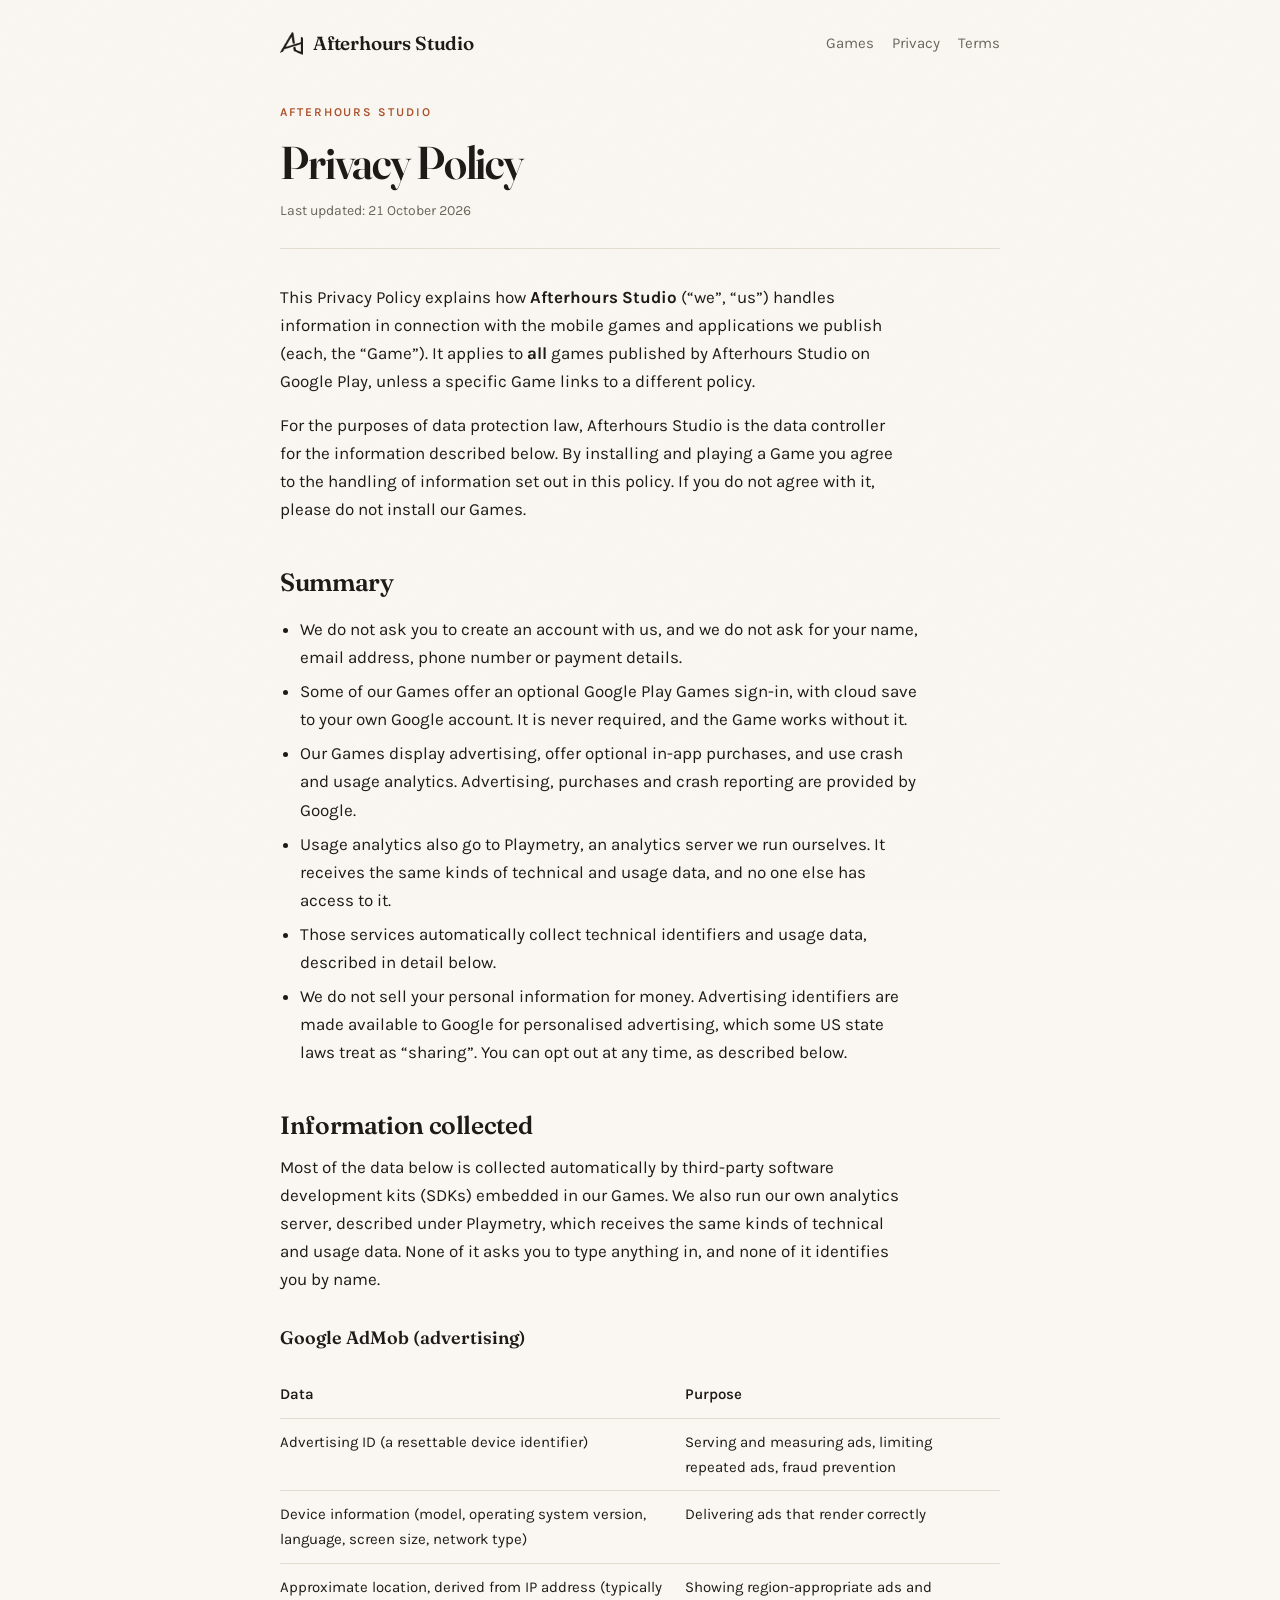
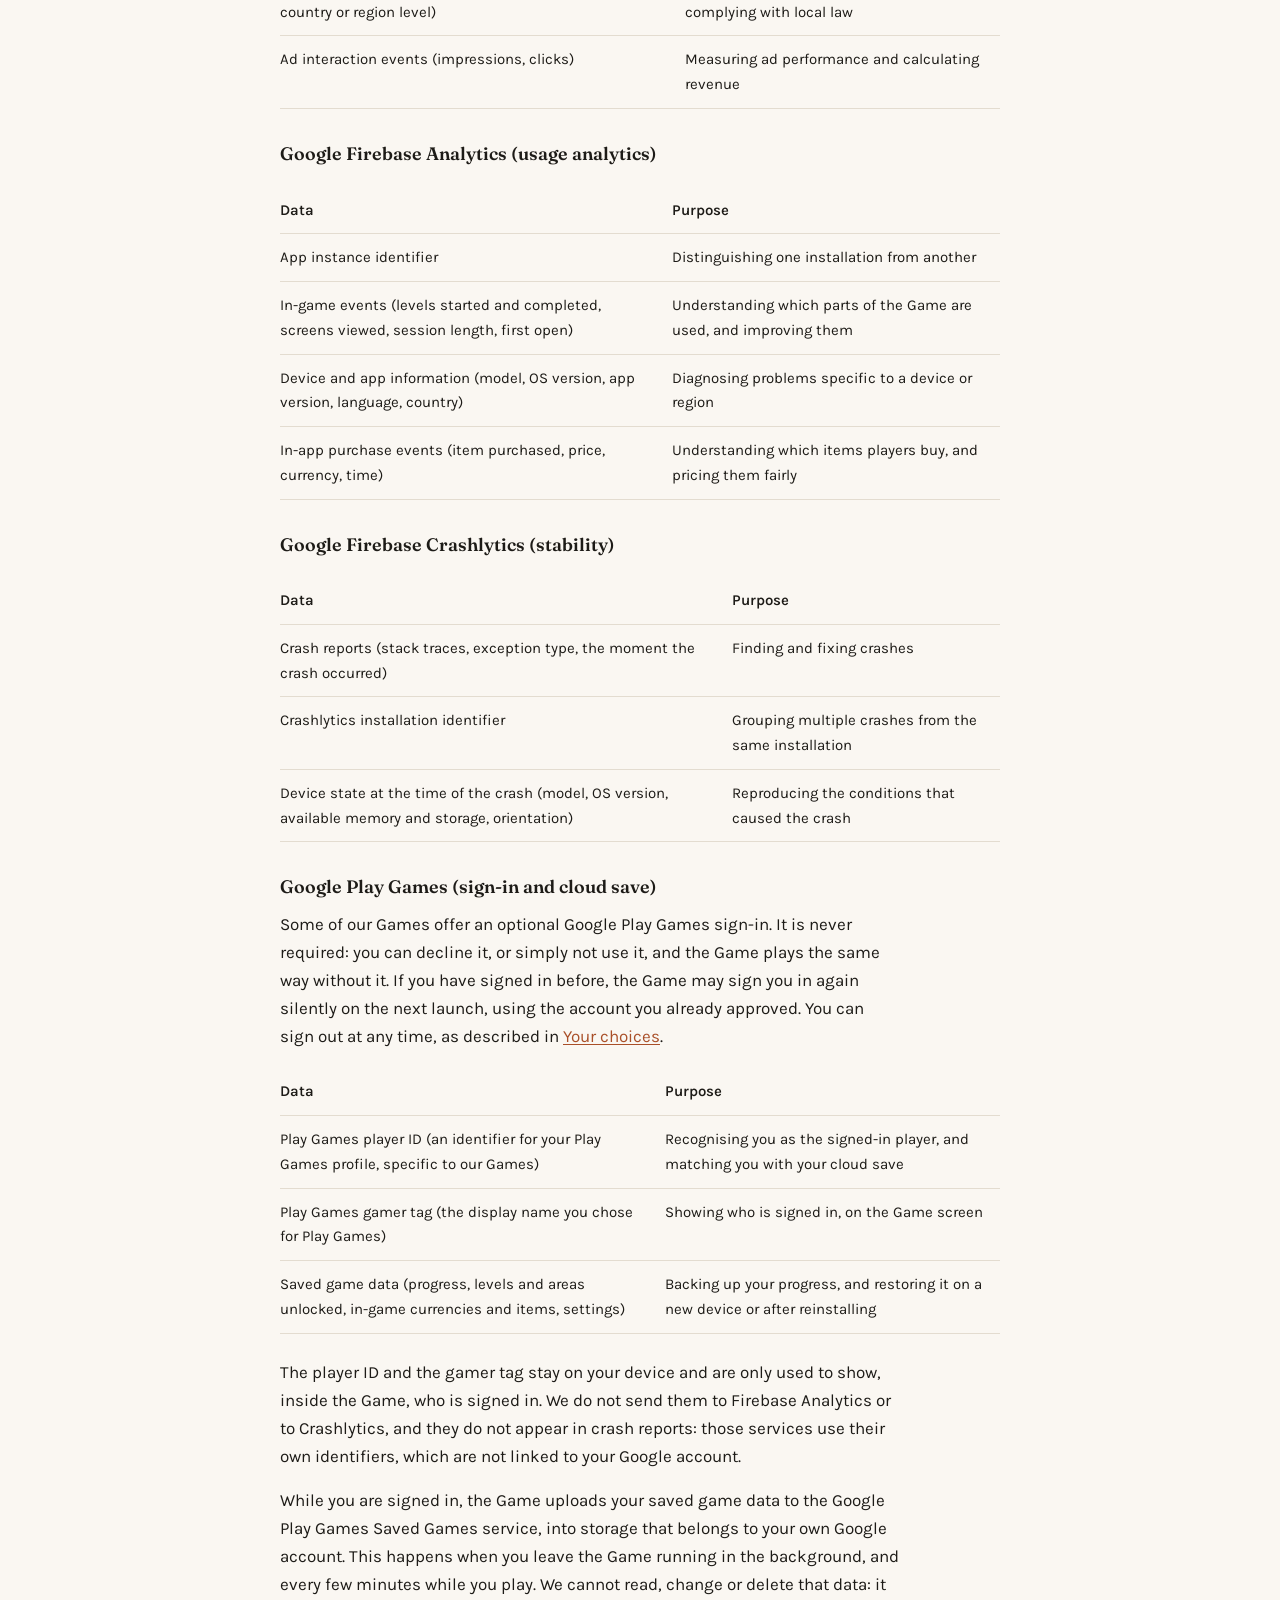
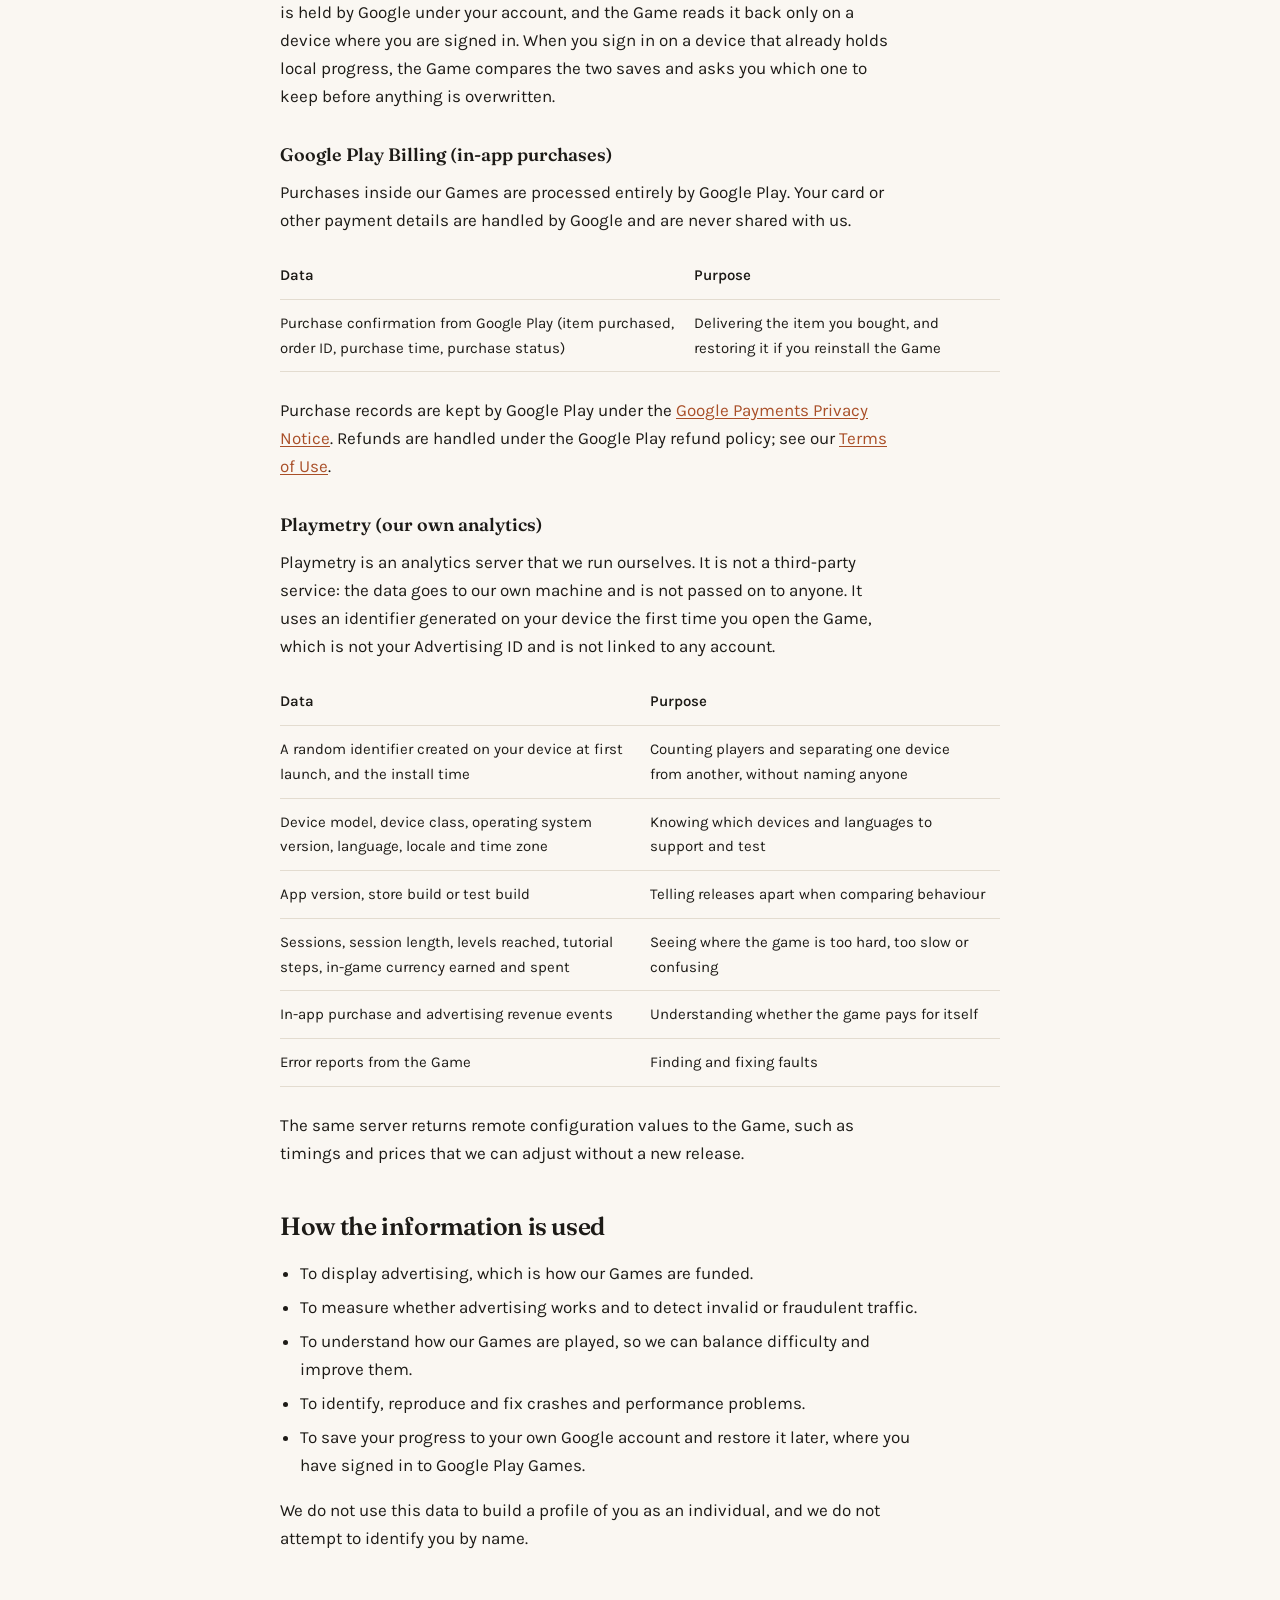
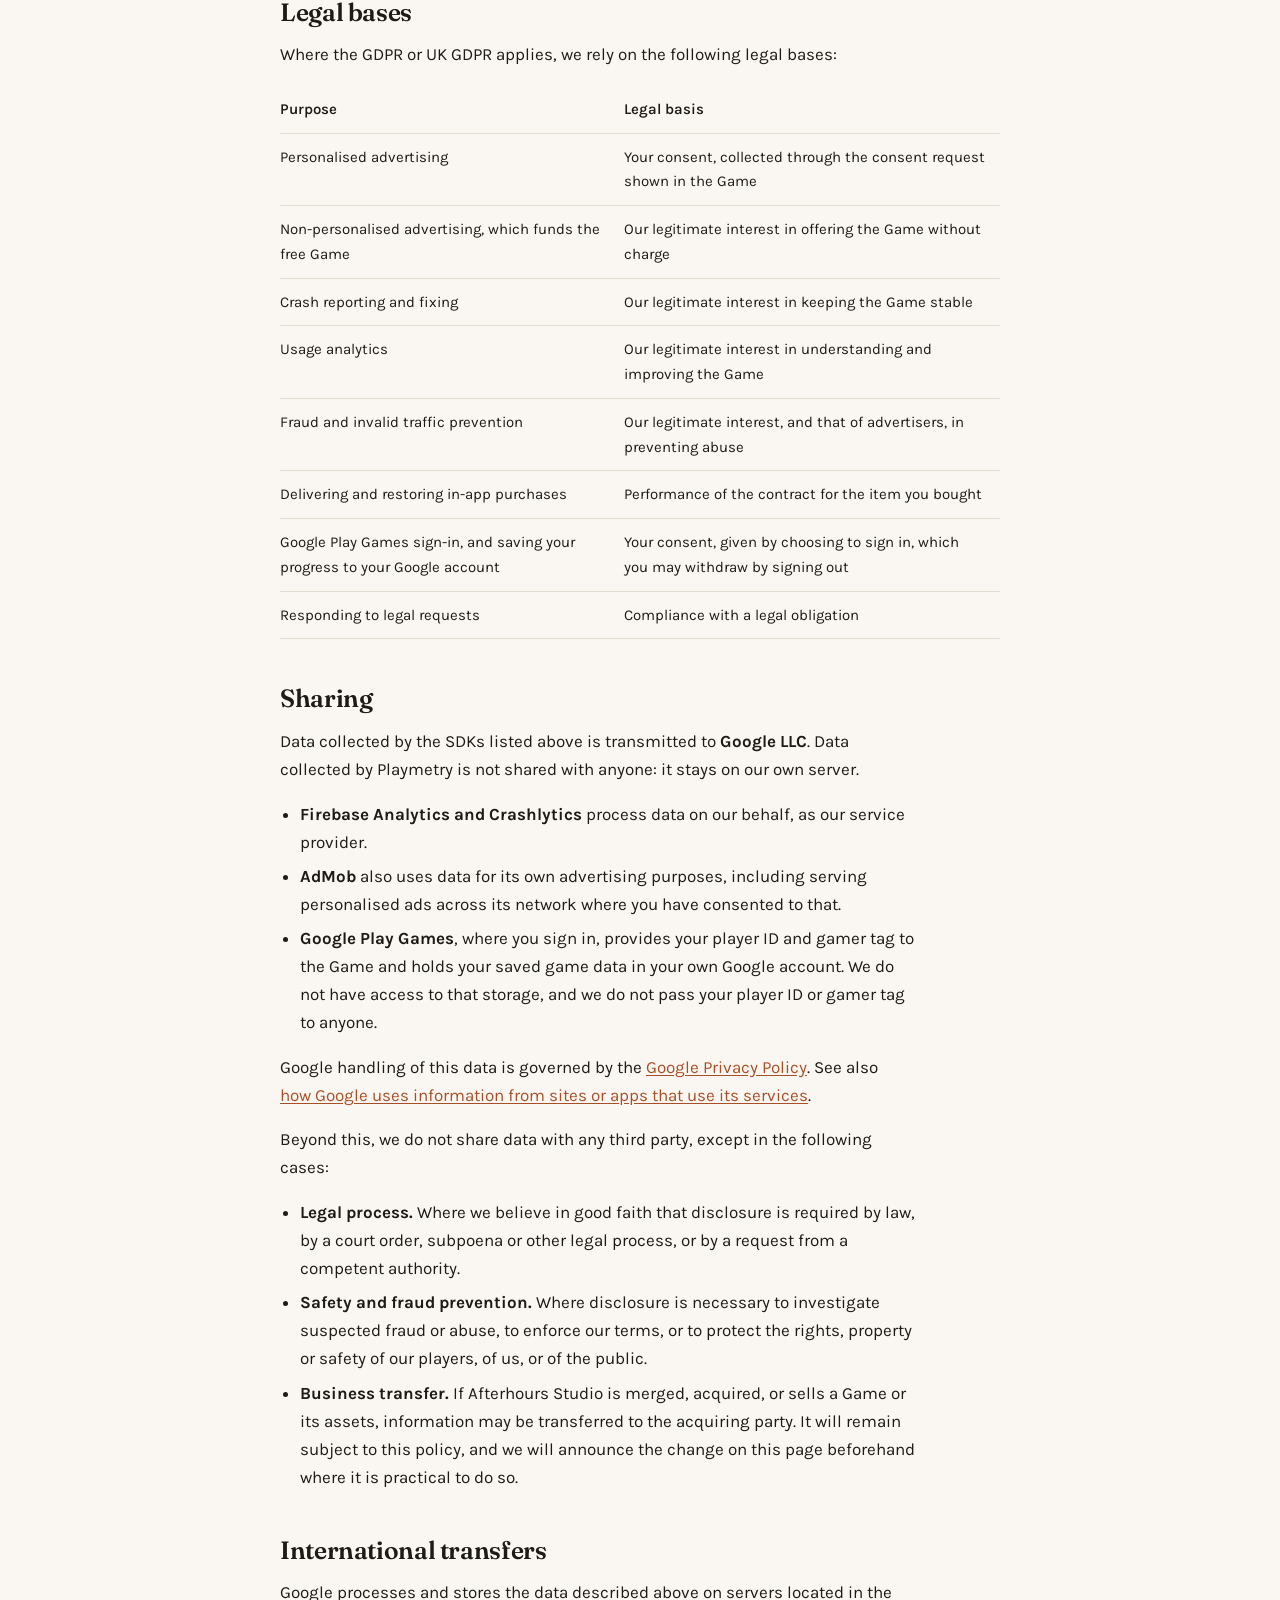
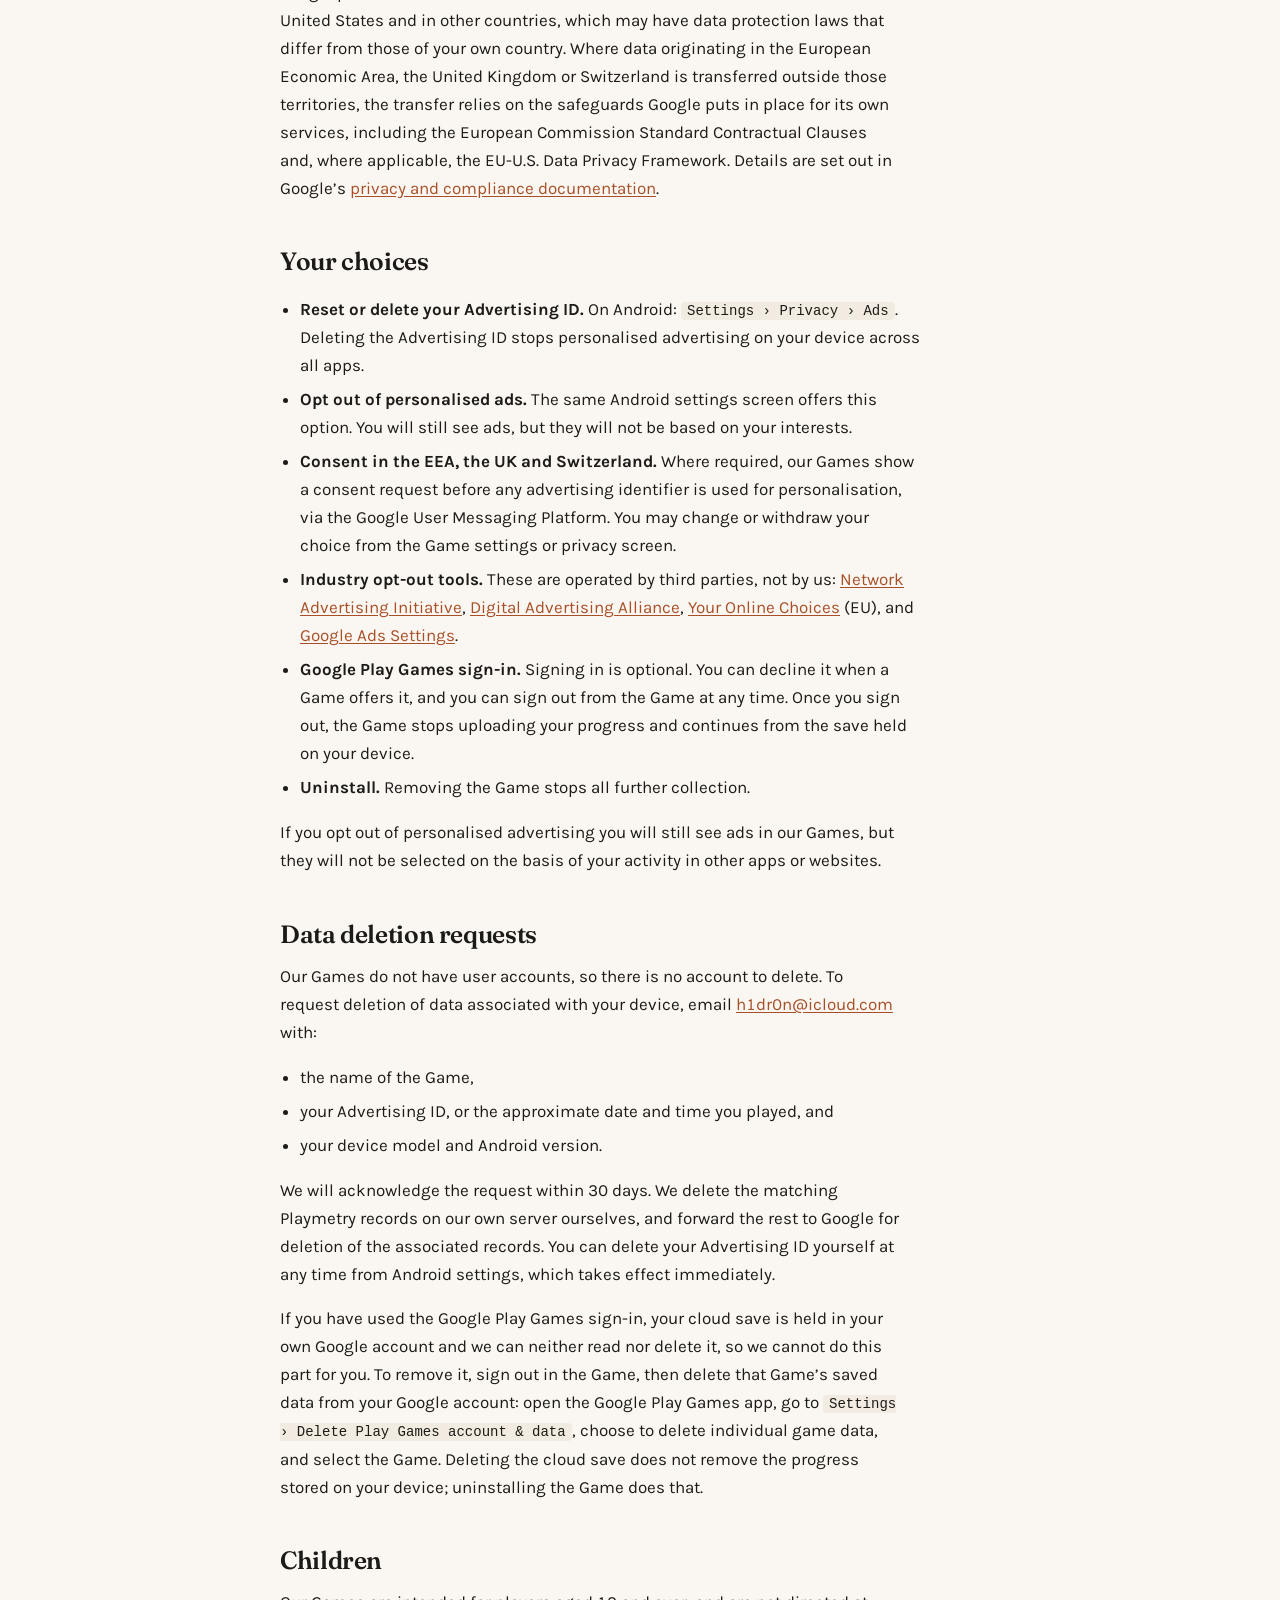
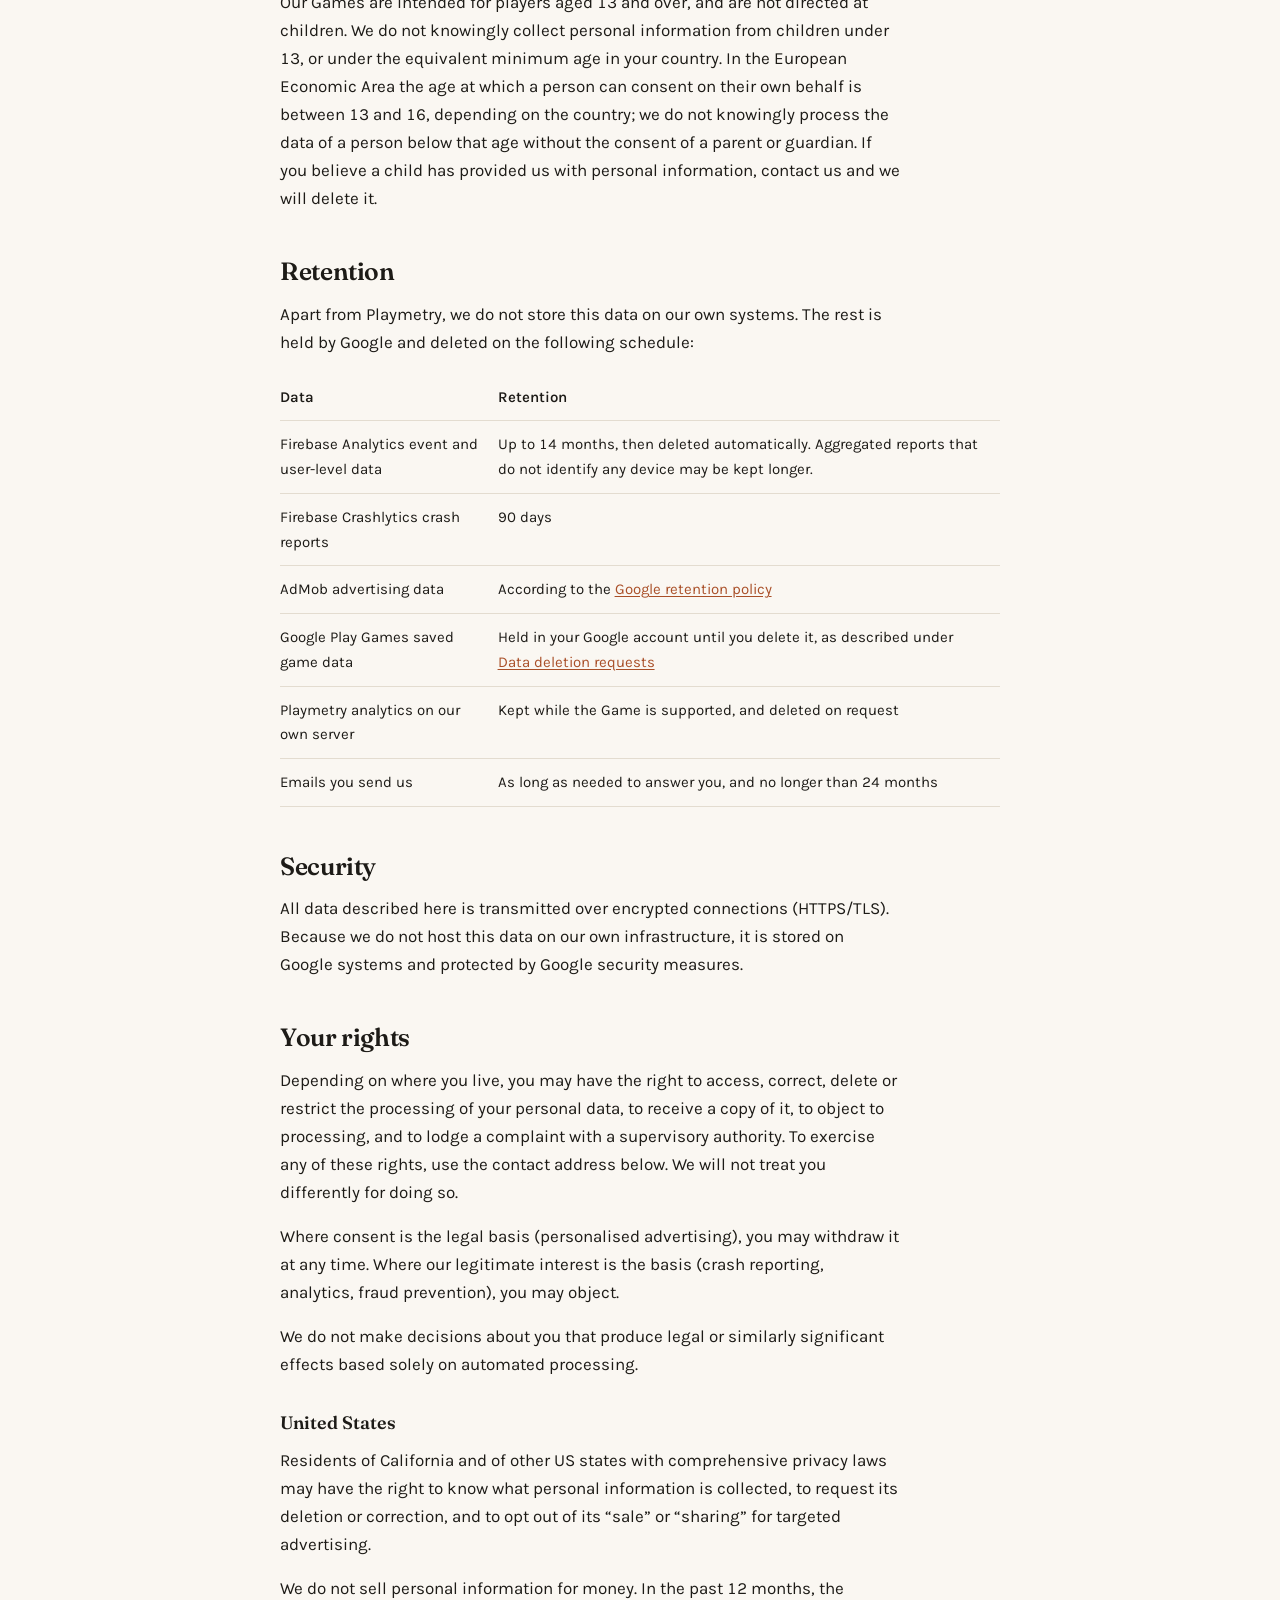
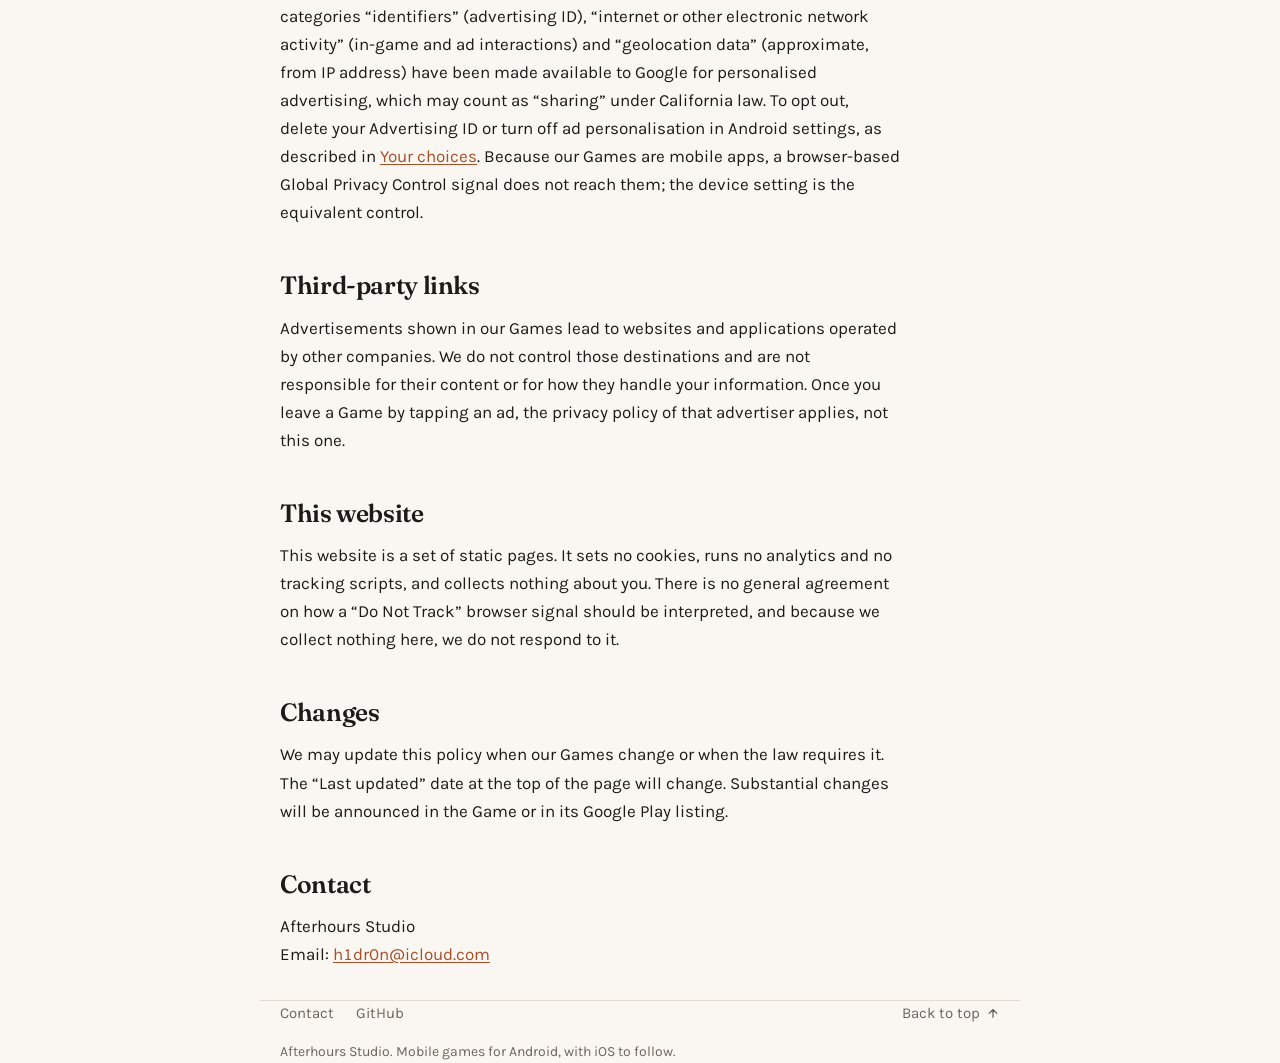
==== privacy/index.html @ 8e9985ff "feat(games): open each game in a short modal with a video frame The owner found the per-game pages b" ====
<!doctype html>
<html lang="en">
<head>
<meta charset="utf-8">
<meta name="viewport" content="width=device-width, initial-scale=1">
<title>Privacy Policy | Afterhours Studio</title>
<meta name="description" content="Privacy policy for all mobile games published by Afterhours Studio.">
<link rel="icon" href="/assets/brand/favicon.svg" type="image/svg+xml">
<link rel="icon" href="/assets/brand/icon-180.png" type="image/png">
<link rel="apple-touch-icon" href="/assets/brand/icon-180.png">
<link rel="preload" href="/assets/fonts/fraunces-var-latin.woff2" as="font" type="font/woff2" crossorigin>
<link rel="preload" href="/assets/fonts/karla-var-latin.woff2" as="font" type="font/woff2" crossorigin>
<link rel="stylesheet" href="/assets/css/site.css?v=950158559c">
</head>
<body>
<header class="shell masthead" id="top">
  <a class="wordmark" href="/">Afterhours Studio</a>
  <nav>
    <a href="/#games">Games</a>
    <a href="/privacy/">Privacy</a>
    <a href="/terms/">Terms</a>
  </nav>
</header>

<main class="shell doc">

<header>
  <p class="eyebrow">Afterhours Studio</p>
  <h1>Privacy Policy</h1>
  <p class="meta">Last updated: 21 October 2026</p>
</header>

<p>This Privacy Policy explains how <strong>Afterhours Studio</strong> (&ldquo;we&rdquo;, &ldquo;us&rdquo;) handles
information in connection with the mobile games and applications we publish
(each, the &ldquo;Game&rdquo;). It applies to <strong>all</strong> games published by Afterhours Studio
on Google Play, unless a specific Game links to a different policy.</p>

<p>For the purposes of data protection law, Afterhours Studio is the data controller for the
information described below. By installing and playing a Game you agree to the handling of
information set out in this policy. If you do not agree with it, please do not install our
Games.</p>

<h2>Summary</h2>
<ul>
  <li>We do not ask you to create an account with us, and we do not ask for your name, email address, phone number or payment details.</li>
  <li>Some of our Games offer an optional Google Play Games sign-in, with cloud save to your own Google account. It is never required, and the Game works without it.</li>
  <li>Our Games display advertising, offer optional in-app purchases, and use crash and usage analytics. Advertising, purchases and crash reporting are provided by Google.</li>
  <li>Usage analytics also go to Playmetry, an analytics server we run ourselves. It receives the same kinds of technical and usage data, and no one else has access to it.</li>
  <li>Those services automatically collect technical identifiers and usage data, described in detail below.</li>
  <li>We do not sell your personal information for money. Advertising identifiers are made
      available to Google for personalised advertising, which some US state laws treat as
      &ldquo;sharing&rdquo;. You can opt out at any time, as described below.</li>
</ul>

<h2>Information collected</h2>

<p>Most of the data below is collected automatically by third-party software development kits
(SDKs) embedded in our Games. We also run our own analytics server, described under Playmetry,
which receives the same kinds of technical and usage data. None of it asks you to type anything
in, and none of it identifies you by name.</p>

<h3>Google AdMob (advertising)</h3>
<table>
  <tr><th>Data</th><th>Purpose</th></tr>
  <tr><td>Advertising ID (a resettable device identifier)</td><td>Serving and measuring ads, limiting repeated ads, fraud prevention</td></tr>
  <tr><td>Device information (model, operating system version, language, screen size, network type)</td><td>Delivering ads that render correctly</td></tr>
  <tr><td>Approximate location, derived from IP address (typically country or region level)</td><td>Showing region-appropriate ads and complying with local law</td></tr>
  <tr><td>Ad interaction events (impressions, clicks)</td><td>Measuring ad performance and calculating revenue</td></tr>
</table>

<h3>Google Firebase Analytics (usage analytics)</h3>
<table>
  <tr><th>Data</th><th>Purpose</th></tr>
  <tr><td>App instance identifier</td><td>Distinguishing one installation from another</td></tr>
  <tr><td>In-game events (levels started and completed, screens viewed, session length, first open)</td><td>Understanding which parts of the Game are used, and improving them</td></tr>
  <tr><td>Device and app information (model, OS version, app version, language, country)</td><td>Diagnosing problems specific to a device or region</td></tr>
  <tr><td>In-app purchase events (item purchased, price, currency, time)</td><td>Understanding which items players buy, and pricing them fairly</td></tr>
</table>

<h3>Google Firebase Crashlytics (stability)</h3>
<table>
  <tr><th>Data</th><th>Purpose</th></tr>
  <tr><td>Crash reports (stack traces, exception type, the moment the crash occurred)</td><td>Finding and fixing crashes</td></tr>
  <tr><td>Crashlytics installation identifier</td><td>Grouping multiple crashes from the same installation</td></tr>
  <tr><td>Device state at the time of the crash (model, OS version, available memory and storage, orientation)</td><td>Reproducing the conditions that caused the crash</td></tr>
</table>

<h3>Google Play Games (sign-in and cloud save)</h3>

<p>Some of our Games offer an optional Google Play Games sign-in. It is never required: you can
decline it, or simply not use it, and the Game plays the same way without it. If you have signed
in before, the Game may sign you in again silently on the next launch, using the account you
already approved. You can sign out at any time, as described in
<a href="#your-choices">Your choices</a>.</p>

<table>
  <tr><th>Data</th><th>Purpose</th></tr>
  <tr><td>Play Games player ID (an identifier for your Play Games profile, specific to our Games)</td><td>Recognising you as the signed-in player, and matching you with your cloud save</td></tr>
  <tr><td>Play Games gamer tag (the display name you chose for Play Games)</td><td>Showing who is signed in, on the Game screen</td></tr>
  <tr><td>Saved game data (progress, levels and areas unlocked, in-game currencies and items, settings)</td><td>Backing up your progress, and restoring it on a new device or after reinstalling</td></tr>
</table>

<p>The player ID and the gamer tag stay on your device and are only used to show, inside the Game,
who is signed in. We do not send them to Firebase Analytics or to Crashlytics, and they do not
appear in crash reports: those services use their own identifiers, which are not linked to your
Google account.</p>

<p>While you are signed in, the Game uploads your saved game data to the Google Play Games Saved
Games service, into storage that belongs to your own Google account. This happens when you leave
the Game running in the background, and every few minutes while you play. We cannot read, change
or delete that data: it is held by Google under your account, and the Game reads it back only on a
device where you are signed in. When you sign in on a device that already holds local progress,
the Game compares the two saves and asks you which one to keep before anything is overwritten.</p>

<h3>Google Play Billing (in-app purchases)</h3>

<p>Purchases inside our Games are processed entirely by Google Play. Your card or other payment
details are handled by Google and are never shared with us.</p>

<table>
  <tr><th>Data</th><th>Purpose</th></tr>
  <tr><td>Purchase confirmation from Google Play (item purchased, order ID, purchase time, purchase status)</td><td>Delivering the item you bought, and restoring it if you reinstall the Game</td></tr>
</table>

<p>Purchase records are kept by Google Play under the
<a href="https://payments.google.com/payments/apis-secure/u/0/get_legal_document?ldo=0&amp;ldt=privacynotice" rel="noopener">Google Payments Privacy Notice</a>.
Refunds are handled under the Google Play refund policy; see our
<a href="/terms/">Terms of Use</a>.</p>

<h3>Playmetry (our own analytics)</h3>

<p>Playmetry is an analytics server that we run ourselves. It is not a third-party service: the
data goes to our own machine and is not passed on to anyone. It uses an identifier generated on
your device the first time you open the Game, which is not your Advertising ID and is not linked
to any account.</p>

<table>
  <tr><th>Data</th><th>Purpose</th></tr>
  <tr><td>A random identifier created on your device at first launch, and the install time</td><td>Counting players and separating one device from another, without naming anyone</td></tr>
  <tr><td>Device model, device class, operating system version, language, locale and time zone</td><td>Knowing which devices and languages to support and test</td></tr>
  <tr><td>App version, store build or test build</td><td>Telling releases apart when comparing behaviour</td></tr>
  <tr><td>Sessions, session length, levels reached, tutorial steps, in-game currency earned and spent</td><td>Seeing where the game is too hard, too slow or confusing</td></tr>
  <tr><td>In-app purchase and advertising revenue events</td><td>Understanding whether the game pays for itself</td></tr>
  <tr><td>Error reports from the Game</td><td>Finding and fixing faults</td></tr>
</table>

<p>The same server returns remote configuration values to the Game, such as timings and prices
that we can adjust without a new release.</p>

<h2>How the information is used</h2>
<ul>
  <li>To display advertising, which is how our Games are funded.</li>
  <li>To measure whether advertising works and to detect invalid or fraudulent traffic.</li>
  <li>To understand how our Games are played, so we can balance difficulty and improve them.</li>
  <li>To identify, reproduce and fix crashes and performance problems.</li>
  <li>To save your progress to your own Google account and restore it later, where you have signed in to Google Play Games.</li>
</ul>

<p>We do not use this data to build a profile of you as an individual, and we do not attempt
to identify you by name.</p>

<h2>Legal bases</h2>

<p>Where the GDPR or UK GDPR applies, we rely on the following legal bases:</p>

<table>
  <tr><th>Purpose</th><th>Legal basis</th></tr>
  <tr><td>Personalised advertising</td><td>Your consent, collected through the consent request shown in the Game</td></tr>
  <tr><td>Non-personalised advertising, which funds the free Game</td><td>Our legitimate interest in offering the Game without charge</td></tr>
  <tr><td>Crash reporting and fixing</td><td>Our legitimate interest in keeping the Game stable</td></tr>
  <tr><td>Usage analytics</td><td>Our legitimate interest in understanding and improving the Game</td></tr>
  <tr><td>Fraud and invalid traffic prevention</td><td>Our legitimate interest, and that of advertisers, in preventing abuse</td></tr>
  <tr><td>Delivering and restoring in-app purchases</td><td>Performance of the contract for the item you bought</td></tr>
  <tr><td>Google Play Games sign-in, and saving your progress to your Google account</td><td>Your consent, given by choosing to sign in, which you may withdraw by signing out</td></tr>
  <tr><td>Responding to legal requests</td><td>Compliance with a legal obligation</td></tr>
</table>

<h2>Sharing</h2>

<p>Data collected by the SDKs listed above is transmitted to <strong>Google LLC</strong>. Data
collected by Playmetry is not shared with anyone: it stays on our own server.</p>

<ul>
  <li><strong>Firebase Analytics and Crashlytics</strong> process data on our behalf, as our service provider.</li>
  <li><strong>AdMob</strong> also uses data for its own advertising purposes, including serving
      personalised ads across its network where you have consented to that.</li>
  <li><strong>Google Play Games</strong>, where you sign in, provides your player ID and gamer tag
      to the Game and holds your saved game data in your own Google account. We do not have access
      to that storage, and we do not pass your player ID or gamer tag to anyone.</li>
</ul>

<p>Google handling of this data is governed by the
<a href="https://policies.google.com/privacy" rel="noopener">Google Privacy Policy</a>. See also
<a href="https://policies.google.com/technologies/partner-sites" rel="noopener">how Google uses information from sites or apps that use its services</a>.</p>

<p>Beyond this, we do not share data with any third party, except in the following cases:</p>

<ul>
  <li><strong>Legal process.</strong> Where we believe in good faith that disclosure is required by
      law, by a court order, subpoena or other legal process, or by a request from a competent
      authority.</li>
  <li><strong>Safety and fraud prevention.</strong> Where disclosure is necessary to investigate
      suspected fraud or abuse, to enforce our terms, or to protect the rights, property or
      safety of our players, of us, or of the public.</li>
  <li><strong>Business transfer.</strong> If Afterhours Studio is merged, acquired, or sells a Game
      or its assets, information may be transferred to the acquiring party. It will remain
      subject to this policy, and we will announce the change on this page beforehand where it
      is practical to do so.</li>
</ul>

<h2>International transfers</h2>

<p>Google processes and stores the data described above on servers located in the United States
and in other countries, which may have data protection laws that differ from those of your own
country. Where data originating in the European Economic Area, the United Kingdom or
Switzerland is transferred outside those territories, the transfer relies on the safeguards
Google puts in place for its own services, including the European Commission Standard
Contractual Clauses and, where applicable, the EU-U.S. Data Privacy Framework. Details are set
out in Google&rsquo;s
<a href="https://business.safety.google/privacy/" rel="noopener">privacy and compliance documentation</a>.</p>

<h2 id="your-choices">Your choices</h2>
<ul>
  <li><strong>Reset or delete your Advertising ID.</strong> On Android:
      <code>Settings &rsaquo; Privacy &rsaquo; Ads</code>. Deleting the Advertising ID stops
      personalised advertising on your device across all apps.</li>
  <li><strong>Opt out of personalised ads.</strong> The same Android settings screen offers this
      option. You will still see ads, but they will not be based on your interests.</li>
  <li><strong>Consent in the EEA, the UK and Switzerland.</strong> Where required, our Games show a
      consent request before any advertising identifier is used for personalisation, via
      the Google User Messaging Platform. You may change or withdraw your choice from the
      Game settings or privacy screen.</li>
  <li><strong>Industry opt-out tools.</strong> These are operated by third parties, not by us:
      <a href="https://optout.networkadvertising.org/" rel="noopener">Network Advertising Initiative</a>,
      <a href="https://optout.aboutads.info/" rel="noopener">Digital Advertising Alliance</a>,
      <a href="https://www.youronlinechoices.eu/" rel="noopener">Your Online Choices</a> (EU), and
      <a href="https://adssettings.google.com/" rel="noopener">Google Ads Settings</a>.</li>
  <li><strong>Google Play Games sign-in.</strong> Signing in is optional. You can decline it when a
      Game offers it, and you can sign out from the Game at any time. Once you sign out, the Game
      stops uploading your progress and continues from the save held on your device.</li>
  <li><strong>Uninstall.</strong> Removing the Game stops all further collection.</li>
</ul>

<p>If you opt out of personalised advertising you will still see ads in our Games, but they will
not be selected on the basis of your activity in other apps or websites.</p>

<h2 id="data-deletion">Data deletion requests</h2>

<p>Our Games do not have user accounts, so there is no account to delete. To request deletion
of data associated with your device, email
<a href="mailto:h1dr0n@icloud.com">h1dr0n@icloud.com</a> with:</p>

<ul>
  <li>the name of the Game,</li>
  <li>your Advertising ID, or the approximate date and time you played, and</li>
  <li>your device model and Android version.</li>
</ul>

<p>We will acknowledge the request within 30 days. We delete the matching Playmetry records on
our own server ourselves, and forward the rest to Google for deletion of the associated records. You can delete your Advertising ID yourself at any time from Android
settings, which takes effect immediately.</p>

<p>If you have used the Google Play Games sign-in, your cloud save is held in your own Google
account and we can neither read nor delete it, so we cannot do this part for you. To remove it,
sign out in the Game, then delete that Game&rsquo;s saved data from your Google account: open the
Google Play Games app, go to <code>Settings &rsaquo; Delete Play Games account &amp; data</code>,
choose to delete individual game data, and select the Game. Deleting the cloud save does not
remove the progress stored on your device; uninstalling the Game does that.</p>

<h2>Children</h2>

<p>Our Games are intended for players aged 13 and over, and are not directed at children. We do
not knowingly collect personal information from children under 13, or under the equivalent
minimum age in your country. In the European Economic Area the age at which a person can
consent on their own behalf is between 13 and 16, depending on the country; we do not knowingly
process the data of a person below that age without the consent of a parent or guardian. If you
believe a child has provided us with personal information, contact us and we will delete it.</p>

<h2>Retention</h2>

<p>Apart from Playmetry, we do not store this data on our own systems. The rest is held by
Google and deleted on the following schedule:</p>

<table>
  <tr><th>Data</th><th>Retention</th></tr>
  <tr><td>Firebase Analytics event and user-level data</td><td>Up to 14 months, then deleted automatically. Aggregated reports that do not identify any device may be kept longer.</td></tr>
  <tr><td>Firebase Crashlytics crash reports</td><td>90 days</td></tr>
  <tr><td>AdMob advertising data</td><td>According to the <a href="https://policies.google.com/technologies/retention" rel="noopener">Google retention policy</a></td></tr>
  <tr><td>Google Play Games saved game data</td><td>Held in your Google account until you delete it, as described under <a href="#data-deletion">Data deletion requests</a></td></tr>
  <tr><td>Playmetry analytics on our own server</td><td>Kept while the Game is supported, and deleted on request</td></tr>
  <tr><td>Emails you send us</td><td>As long as needed to answer you, and no longer than 24 months</td></tr>
</table>

<h2>Security</h2>

<p>All data described here is transmitted over encrypted connections (HTTPS/TLS). Because we do
not host this data on our own infrastructure, it is stored on Google systems and protected by
Google security measures.</p>

<h2>Your rights</h2>

<p>Depending on where you live, you may have the right to access, correct, delete or restrict
the processing of your personal data, to receive a copy of it, to object to processing, and to
lodge a complaint with a supervisory authority. To exercise any of these rights, use the contact
address below. We will not treat you differently for doing so.</p>

<p>Where consent is the legal basis (personalised advertising), you may withdraw it at any time.
Where our legitimate interest is the basis (crash reporting, analytics, fraud prevention), you
may object.</p>

<p>We do not make decisions about you that produce legal or similarly significant effects based
solely on automated processing.</p>

<h3>United States</h3>

<p>Residents of California and of other US states with comprehensive privacy laws may have the
right to know what personal information is collected, to request its deletion or correction, and
to opt out of its &ldquo;sale&rdquo; or &ldquo;sharing&rdquo; for targeted advertising.</p>

<p>We do not sell personal information for money. In the past 12 months, the categories
&ldquo;identifiers&rdquo; (advertising ID), &ldquo;internet or other electronic network activity&rdquo;
(in-game and ad interactions) and &ldquo;geolocation data&rdquo; (approximate, from IP address)
have been made available to Google for personalised advertising, which may count as
&ldquo;sharing&rdquo; under California law. To opt out, delete your Advertising ID or turn off ad
personalisation in Android settings, as described in <a href="#your-choices">Your choices</a>.
Because our Games are mobile apps, a browser-based Global Privacy Control signal does not reach
them; the device setting is the equivalent control.</p>

<h2>Third-party links</h2>

<p>Advertisements shown in our Games lead to websites and applications operated by other
companies. We do not control those destinations and are not responsible for their content or
for how they handle your information. Once you leave a Game by tapping an ad, the privacy
policy of that advertiser applies, not this one.</p>

<h2>This website</h2>

<p>This website is a set of static pages. It sets no cookies, runs no analytics and no tracking
scripts, and collects nothing about you. There is no general agreement on how a
&ldquo;Do Not Track&rdquo; browser signal should be interpreted, and because we collect nothing
here, we do not respond to it.</p>

<h2>Changes</h2>

<p>We may update this policy when our Games change or when the law requires it. The
&ldquo;Last updated&rdquo; date at the top of the page will change. Substantial changes will be
announced in the Game or in its Google Play listing.</p>

<h2>Contact</h2>

<p>Afterhours Studio<br>
Email: <a href="mailto:h1dr0n@icloud.com">h1dr0n@icloud.com</a></p>

</main>

<footer class="shell">
  <p class="footer-links">
    <a href="mailto:h1dr0n@icloud.com">Contact</a>
    <a href="https://github.com/Afterhours-Studio" rel="noopener">GitHub</a>
    <a class="to-top" href="#top">Back to top<svg width="14" height="14" viewBox="0 0 20 20" fill="none" stroke="currentColor" stroke-width="1.9" stroke-linecap="round" stroke-linejoin="round" aria-hidden="true" focusable="false"><path d="M10 16V5M4.5 10.5 10 5l5.5 5.5"/></svg></a>
  </p>
  <p class="colophon">Afterhours Studio. Mobile games for Android, with iOS to follow.</p>
</footer>
</body>
</html>
---- assets/css/site.css ----
/* Afterhours Studio site styles.
   One stylesheet for the home page and the per-game press kits. No build step,
   no framework, no JavaScript: GitHub Pages serves these files as they are.
   Fonts are self-hosted so the site makes no third-party request, which is what
   the privacy policy says. */

@font-face {
  font-family: "Fraunces";
  src: url("../fonts/fraunces-var-latin.woff2") format("woff2-variations");
  font-weight: 100 900;
  font-display: swap;
  unicode-range: U+0000-00FF, U+0131, U+0152-0153, U+02BB-02BC, U+02C6, U+02DA,
    U+02DC, U+0304, U+0308, U+0329, U+2000-206F, U+20AC, U+2122, U+2191, U+2193,
    U+2212, U+2215, U+FEFF, U+FFFD;
}
@font-face {
  font-family: "Karla";
  src: url("../fonts/karla-var-latin.woff2") format("woff2-variations");
  font-weight: 200 800;
  font-display: swap;
  unicode-range: U+0000-00FF, U+0131, U+0152-0153, U+02BB-02BC, U+02C6, U+02DA,
    U+02DC, U+0304, U+0308, U+0329, U+2000-206F, U+20AC, U+2122, U+2191, U+2193,
    U+2212, U+2215, U+FEFF, U+FFFD;
}

:root {
  --paper: #faf7f2;
  --raised: #fffdfa;
  --ink: #1d1b17;
  --muted: #6b655c;
  --line: #e3dcd0;
  --accent: #a94f28;
  --accent-soft: #f2e4d9;
  --code-bg: #f1ebe1;
  --shadow: 0 1px 2px rgba(40, 30, 16, .05), 0 12px 28px -18px rgba(40, 30, 16, .35);
  --grain: .035;
  --display: "Fraunces", Georgia, "Times New Roman", serif;
  --body: "Karla", "Segoe UI", Helvetica, Arial, sans-serif;
  --gutter: 20px;
  --measure: 62ch;
}

@media (prefers-color-scheme: dark) {
  :root {
    --paper: #14120f;
    --raised: #1c1915;
    --ink: #ece7dd;
    --muted: #9b9388;
    --line: #2e2922;
    --accent: #e39566;
    --accent-soft: #2a211a;
    --code-bg: #221e18;
    --shadow: 0 1px 2px rgba(0, 0, 0, .4), 0 14px 30px -20px rgba(0, 0, 0, .9);
    --grain: .05;
  }
}

* { box-sizing: border-box; }

html { -webkit-text-size-adjust: 100%; scroll-behavior: smooth; }

body {
  margin: 0;
  background: var(--paper);
  color: var(--ink);
  font: 400 17px/1.65 var(--body);
  font-variant-numeric: tabular-nums;
  overflow-x: hidden;
}

/* A single tiling grain sheet keeps the flat background from reading as a
   screenshot of a document. It is one inline SVG, so no extra request. */
body::before {
  content: "";
  position: fixed;
  inset: 0;
  z-index: -1;
  pointer-events: none;
  opacity: var(--grain);
  background-image: url("data:image/svg+xml;utf8,<svg xmlns='http://www.w3.org/2000/svg' width='160' height='160'><filter id='n'><feTurbulence type='fractalNoise' baseFrequency='.85' numOctaves='3'/></filter><rect width='160' height='160' filter='url(%23n)'/></svg>");
}

a { color: inherit; }
a:focus-visible,
button:focus-visible { outline: 2px solid var(--accent); outline-offset: 3px; border-radius: 3px; }

img { display: block; max-width: 100%; height: auto; }

.shell { width: 100%; max-width: 760px; margin: 0 auto; padding: 0 var(--gutter); }

/* --- masthead ---------------------------------------------------------- */

.masthead {
  display: flex;
  /* Centred, not baseline: the wordmark carries the logo as a ::before box,
     which has no text baseline of its own and dragged the row out of line. */
  align-items: center;
  justify-content: space-between;
  gap: 16px 24px;
  flex-wrap: nowrap;
  /* Keep the shell's side gutter: a bare `padding: 28px 0 0` would override it
     and let the nav run into the edge of a phone screen. */
  padding: 28px var(--gutter) 0;
}
.wordmark {
  display: inline-flex;
  align-items: center;
  gap: 10px;
  font-family: var(--display);
  font-variation-settings: "SOFT" 20, "WONK" 1, "opsz" 24;
  font-weight: 600;
  font-size: 19px;
  letter-spacing: -.01em;
  text-decoration: none;
}
/* The studio mark ships as a cream monogram drawn for a dark splash screen.
   Masking it instead of showing the file lets the page tint it, so it stays
   legible on paper and on ink. */
.wordmark::before {
  content: "";
  width: 23px;
  height: 23px;
  flex: none;
  background: currentColor;
  -webkit-mask: url("../brand/logo-mark.png") center / contain no-repeat;
  mask: url("../brand/logo-mark.png") center / contain no-repeat;
}

/* The mark sits at the right edge of the studio name, so the two read as one
   lockup across the measure rather than as a stacked logo. */
.hero-row {
  display: flex;
  align-items: center;
  justify-content: space-between;
  gap: 24px;
  margin: 0 0 20px;
}
.hero-row h1 { margin: 0; }
.hero-mark {
  flex: none;
  width: clamp(46px, 9vw, 68px);
  aspect-ratio: 1;
  /* Text colour, not the accent: that is the cream the mark is drawn in on the
     game splash screens, and it keeps the mark readable on paper too. */
  background: var(--ink);
  -webkit-mask: url("../brand/logo-mark.png") center / contain no-repeat;
  mask: url("../brand/logo-mark.png") center / contain no-repeat;
}
.masthead nav { display: flex; gap: 18px; font-size: 15px; flex: none; }
.masthead .wordmark { min-width: 0; white-space: nowrap; }
.masthead nav a { color: var(--muted); text-decoration: none; }
.masthead nav a:hover { color: var(--ink); text-decoration: underline; text-underline-offset: 3px; }

/* --- hero -------------------------------------------------------------- */

.hero { padding: 72px 0 56px; }
.eyebrow {
  margin: 0 0 18px;
  font-size: 12px;
  font-weight: 600;
  letter-spacing: .16em;
  text-transform: uppercase;
  color: var(--accent);
}
h1 {
  font-family: var(--display);
  font-variation-settings: "SOFT" 30, "WONK" 1, "opsz" 120;
  font-weight: 600;
  font-size: clamp(40px, 9vw, 68px);
  line-height: 1.03;
  letter-spacing: -.025em;
  margin: 0 0 20px;
}
.lede { margin: 0; max-width: 46ch; font-size: clamp(18px, 2.4vw, 21px); color: var(--muted); }

/* --- section headings -------------------------------------------------- */

.rule {
  display: flex;
  align-items: baseline;
  gap: 16px;
  margin: 0 0 28px;
  font-size: 12px;
  font-weight: 600;
  letter-spacing: .16em;
  text-transform: uppercase;
  color: var(--muted);
}
.rule::after { content: ""; flex: 1; height: 1px; background: var(--line); }

/* --- game plates ------------------------------------------------------- */

.games { display: grid; gap: 14px; padding-bottom: 8px; }

.plate {
  display: grid;
  grid-template-columns: 76px 1fr;
  gap: 20px;
  align-items: start;
  padding: 20px;
  background: var(--raised);
  border: 1px solid var(--line);
  border-radius: 16px;
  box-shadow: var(--shadow);
  text-decoration: none;
  transition: transform .25s cubic-bezier(.2, .7, .3, 1), border-color .25s, box-shadow .25s;
}
.plate:hover { transform: translateY(-3px); border-color: var(--accent); }
.plate img { width: 76px; height: 76px; border-radius: 19px; border: 1px solid var(--line); }
.plate-top { display: flex; align-items: center; justify-content: space-between; gap: 12px; margin: 0 0 8px; }
.plate-top .chip { margin: 0; }
.go { display: flex; color: var(--accent); transition: transform .25s cubic-bezier(.2, .7, .3, 1); }
.plate:hover .go { transform: translateX(4px); }
.plate h2 {
  font-family: var(--display);
  font-variation-settings: "SOFT" 20, "WONK" 1, "opsz" 36;
  font-weight: 600;
  font-size: 24px;
  line-height: 1.2;
  letter-spacing: -.015em;
  margin: 2px 0 6px;
}
.plate p { margin: 0; color: var(--muted); font-size: 16px; }

.chip {
  display: inline-block;
  margin: 0 0 10px;
  padding: 3px 10px;
  border-radius: 999px;
  background: var(--accent-soft);
  color: var(--accent);
  font-size: 12px;
  font-weight: 600;
  letter-spacing: .06em;
  text-transform: uppercase;
}

/* --- press kit --------------------------------------------------------- */

.back { display: inline-block; margin: 28px 0 0; color: var(--muted); font-size: 15px; text-decoration: none; }
.back::before { content: "\2190  "; }
.back:hover { color: var(--ink); }

.kit-head { display: grid; grid-template-columns: 104px 1fr; gap: 24px; align-items: start; padding: 40px 0 36px; }
.kit-head img { width: 104px; height: 104px; border-radius: 26px; border: 1px solid var(--line); box-shadow: var(--shadow); }
.kit-head h1 { font-size: clamp(32px, 7vw, 46px); margin-bottom: 12px; }
.kit-head p { margin: 0; color: var(--muted); max-width: 42ch; }

.feature { border: 1px solid var(--line); border-radius: 14px; overflow: hidden; margin: 0 0 48px; }

section { margin: 0 0 48px; }

.facts { width: 100%; border-collapse: collapse; font-size: 15px; }
.facts th, .facts td { text-align: left; vertical-align: top; padding: 11px 0; border-bottom: 1px solid var(--line); }
.facts th { width: 38%; font-weight: 400; color: var(--muted); padding-right: 16px; }
.facts code { font-size: 14px; }

/* A rail rather than a grid: phone screenshots are tall, and six of them in a
   grid would push everything else off the page. */
.rail {
  display: flex;
  gap: 14px;
  overflow-x: auto;
  padding-bottom: 14px;
  margin: 0 calc(var(--gutter) * -1);
  padding-inline: var(--gutter);
  scroll-snap-type: x mandatory;
  /* The rail bleeds to the screen edge and pads itself back to the text column.
     Without a matching scroll-padding the snap points ignore that padding, so
     scrolling to the start parks the first shot against the bare edge, out of
     line with everything above it. */
  scroll-padding-inline: var(--gutter);
}
/* The platform scrollbar is a wide grey trough with stepper arrows on Windows,
   which sits badly under the screenshots. Chromium only honours
   ::-webkit-scrollbar while `scrollbar-width` is unset, so the standard
   properties are kept for the engines that have no pseudo-element. */
@supports not selector(::-webkit-scrollbar) {
  .rail { scrollbar-width: thin; scrollbar-color: var(--line) transparent; }
}
.rail::-webkit-scrollbar { height: 8px; }
.rail::-webkit-scrollbar-track { background: transparent; }
.rail::-webkit-scrollbar-thumb {
  background: var(--line);
  border-radius: 999px;
  transition: background .2s;
}
.rail:hover::-webkit-scrollbar-thumb { background: var(--muted); }
.rail::-webkit-scrollbar-thumb:active { background: var(--accent); }
.rail img {
  flex: 0 0 auto;
  width: 168px;
  border-radius: 12px;
  border: 1px solid var(--line);
  scroll-snap-align: start;
}

.copy { max-width: var(--measure); }
.copy h3 {
  font-family: var(--display);
  font-variation-settings: "SOFT" 20, "opsz" 24;
  font-weight: 600;
  font-size: 18px;
  letter-spacing: .01em;
  margin: 28px 0 8px;
}
.copy p { margin: 0 0 14px; }
.copy ul { margin: 0 0 14px; padding-left: 20px; color: var(--muted); }

.actions { display: flex; flex-wrap: wrap; gap: 10px; }
.btn {
  display: inline-block;
  padding: 11px 18px;
  border-radius: 10px;
  border: 1px solid var(--line);
  background: var(--raised);
  font-size: 15px;
  font-weight: 600;
  text-decoration: none;
  transition: border-color .2s, transform .2s;
}
.btn:hover { border-color: var(--accent); transform: translateY(-1px); }
.btn.primary { background: var(--accent); border-color: var(--accent); color: var(--paper); }
.btn.primary:hover { filter: brightness(1.08); }
.note { margin: 12px 0 0; font-size: 14px; color: var(--muted); }

/* --- long-form documents (privacy, terms) ------------------------------ */

.doc { padding-bottom: 16px; }
.doc > header { border-bottom: 1px solid var(--line); padding: 0 0 26px; margin: 44px 0 34px; }
.doc > header h1 { font-size: clamp(32px, 6.5vw, 46px); margin: 0 0 12px; }
.doc .meta { margin: 0; color: var(--muted); font-size: 14px; }
.doc h2 {
  font-family: var(--display);
  font-variation-settings: "SOFT" 20, "WONK" 1, "opsz" 36;
  font-weight: 600;
  font-size: 25px;
  line-height: 1.25;
  letter-spacing: -.015em;
  margin: 44px 0 12px;
}
.doc h3 {
  font-family: var(--display);
  font-variation-settings: "SOFT" 20, "opsz" 24;
  font-weight: 600;
  font-size: 18px;
  margin: 30px 0 8px;
}
.doc p, .doc li { max-width: var(--measure); }
.doc p { margin: 0 0 16px; }
.doc ul { padding-left: 20px; }
.doc li { margin: 6px 0; }
.doc a { color: var(--accent); text-underline-offset: 2px; }
.doc table {
  width: 100%;
  border-collapse: collapse;
  margin: 18px 0 24px;
  font-size: 15px;
  display: block;
  overflow-x: auto;
  scrollbar-width: thin;
  scrollbar-color: var(--line) transparent;
}
.doc th, .doc td { text-align: left; padding: 11px 14px 11px 0; border-bottom: 1px solid var(--line); vertical-align: top; }
.doc th { font-weight: 600; white-space: nowrap; }
.doc code { background: var(--code-bg); padding: 1px 6px; border-radius: 4px; font-size: 14px; }

/* --- footer ------------------------------------------------------------ */

footer { border-top: 1px solid var(--line); margin-top: 24px; padding: 28px 0 56px; }
.footer-links { display: flex; flex-wrap: wrap; align-items: center; gap: 12px 22px; font-size: 15px; margin: 0 0 14px; }
.footer-links a { color: var(--muted); text-decoration: none; }
.footer-links a:hover { color: var(--ink); text-decoration: underline; text-underline-offset: 3px; }

/* Pushed to the far end of the row, so the two links stay left and the control
   that moves the page sits on its own side. Styled as a link like its
   neighbours, not as a button. */
.to-top { margin-left: auto; }
/* Kept out of the flex flow so the hover underline runs the way it does on the
   plain links beside it, rather than stretching across the icon gap. */
.to-top svg { vertical-align: -2px; margin-left: 6px; }
.colophon { margin: 0; font-size: 14px; color: var(--muted); }

/* --- entrance ---------------------------------------------------------- */

.rise { animation: rise .7s cubic-bezier(.2, .7, .3, 1) backwards; }
.rise:nth-child(2) { animation-delay: .07s; }
.rise:nth-child(3) { animation-delay: .14s; }
.rise:nth-child(4) { animation-delay: .21s; }
@keyframes rise {
  from { opacity: 0; transform: translateY(12px); }
  to { opacity: 1; transform: none; }
}

@media (prefers-reduced-motion: reduce) {
  html { scroll-behavior: auto; }
  *, *::before, *::after {
    animation-duration: .001ms !important;
    animation-delay: 0ms !important;
    transition-duration: .001ms !important;
  }
}

@media (max-width: 640px) {
  /* Keep the masthead on one line at phone width: the wordmark and the three
     links both shrink rather than letting the nav wrap under the logo. */
  .masthead { gap: 10px; padding-top: 22px; }
  .wordmark { font-size: 16px; gap: 8px; }
  .wordmark::before { width: 19px; height: 19px; }
  .masthead nav { gap: 11px; font-size: 13px; }
}

/* Narrower than a 360 px phone the name and the three links start to collide.
   The mark alone carries the link home; the text stays in the DOM, so the
   accessible name is unchanged. */
@media (max-width: 352px) {
  .wordmark { font-size: 0; }
  .wordmark::before { width: 22px; height: 22px; }
}

@media (max-width: 540px) {
  .hero { padding: 48px 0 40px; }
  .plate { grid-template-columns: 60px 1fr; gap: 16px; padding: 16px; }
  .plate img { width: 60px; height: 60px; border-radius: 15px; }
  .plate h2 { font-size: 21px; }
  .kit-head { grid-template-columns: 1fr; gap: 18px; padding-top: 30px; }
  .kit-head img { width: 84px; height: 84px; border-radius: 21px; }
  .facts th { width: 44%; }
}

/* --- game card (modal on the home page, and /games/<slug>/) ---------------
   Built by tools/build_games.py from tools/games.json. Short on purpose: who
   the game is, a video frame, two lines about it and the store link. */
.card-head { display: grid; grid-template-columns: 72px 1fr; gap: 18px; align-items: center; margin: 0 0 20px; }
.card-head img { width: 72px; height: 72px; border-radius: 18px; border: 1px solid var(--line); box-shadow: var(--shadow); }
.card-head .chip { margin: 0 0 6px; }
.card-head h1, .card-head h2 {
  font-family: var(--display);
  font-variation-settings: "SOFT" 20, "WONK" 1, "opsz" 48;
  font-weight: 600;
  font-size: clamp(26px, 5vw, 34px);
  line-height: 1.1;
  letter-spacing: -.02em;
  margin: 0;
}
.card-meta { margin: 4px 0 0; color: var(--muted); font-size: 14px; }
.card-about { margin: 18px 0 20px; max-width: var(--measure); }
.media {
  position: relative;
  aspect-ratio: 16 / 9;
  border: 1px solid var(--line);
  border-radius: 14px;
  overflow: hidden;
  background: var(--code-bg);
}
.media img, .media video, .media iframe { position: absolute; inset: 0; width: 100%; height: 100%; border: 0; object-fit: cover; }
/* No trailer yet: the feature art, dimmed, with a quiet label in the middle. */
.media.soon img { filter: saturate(.85) brightness(.72); }
.soon-label {
  position: absolute;
  left: 50%;
  top: 50%;
  transform: translate(-50%, -50%);
  display: inline-flex;
  align-items: center;
  gap: 8px;
  padding: 9px 16px 9px 12px;
  border-radius: 999px;
  background: rgba(20, 18, 15, .72);
  color: #fff;
  font-size: 14px;
  font-weight: 600;
  white-space: nowrap;
  backdrop-filter: blur(4px);
}
.game-page { padding: 32px 0 8px; }

.game-modal {
  width: min(560px, calc(100vw - 2 * var(--gutter)));
  max-height: calc(100dvh - 32px);
  padding: 26px;
  border: 1px solid var(--line);
  border-radius: 18px;
  background: var(--raised);
  color: var(--ink);
  box-shadow: 0 24px 60px -20px rgba(0, 0, 0, .55);
  overflow: auto;
}
.game-modal::backdrop { background: rgba(14, 12, 10, .55); backdrop-filter: blur(3px); }
.game-modal[open] { animation: modal-in .28s cubic-bezier(.2, .7, .3, 1); }
.game-modal .note { margin-bottom: 0; }
.game-modal .actions { margin-bottom: 0; }
.game-modal-close {
  position: absolute;
  top: 12px;
  right: 12px;
  width: 36px;
  height: 36px;
  border: 1px solid var(--line);
  border-radius: 50%;
  background: var(--paper);
  color: var(--muted);
  font-size: 22px;
  line-height: 1;
  cursor: pointer;
}
.game-modal-close:hover { color: var(--ink); border-color: var(--accent); }
.game-modal .card-head { padding-right: 36px; }
@keyframes modal-in { from { opacity: 0; transform: translateY(14px) scale(.98); } }
@media (max-width: 480px) {
  .game-modal { padding: 20px; }
  .card-head { grid-template-columns: 60px 1fr; gap: 14px; }
  .card-head img { width: 60px; height: 60px; border-radius: 15px; }
}
@media (prefers-reduced-motion: reduce) { .game-modal[open] { animation: none; } }
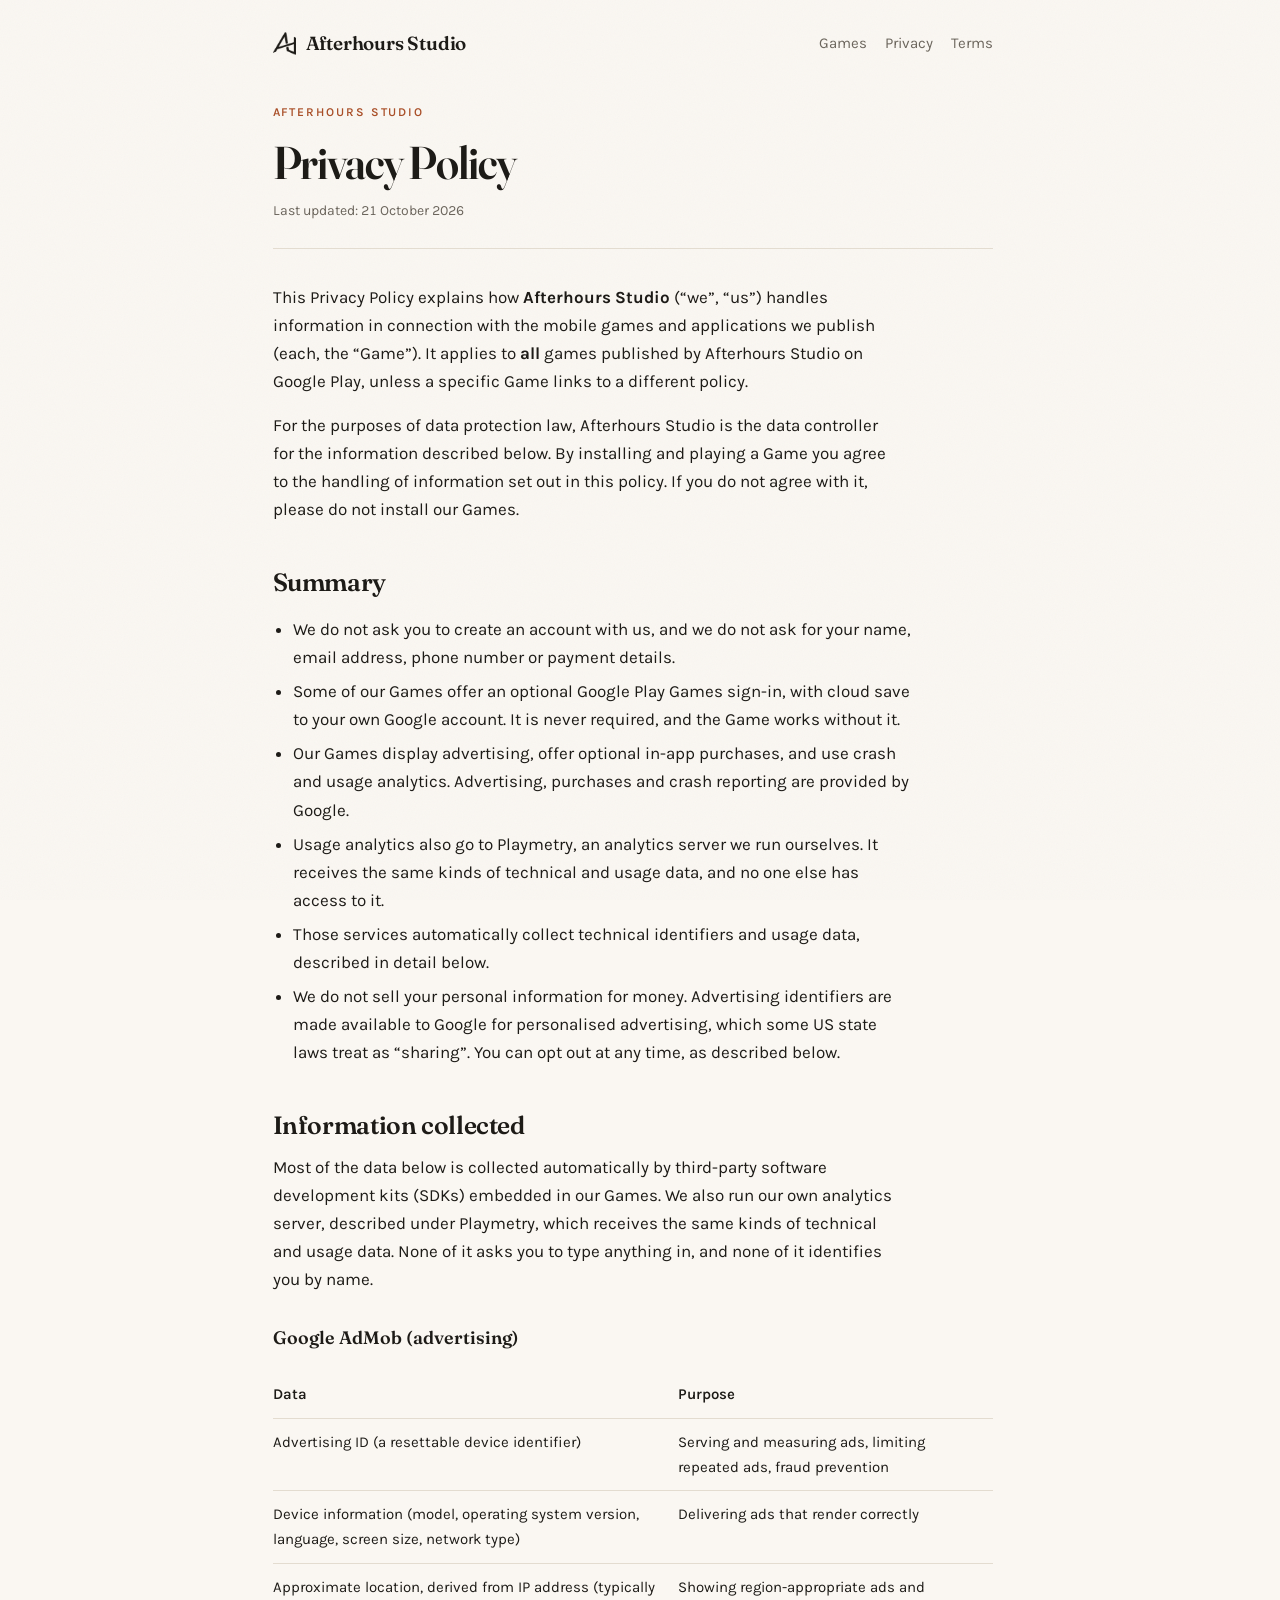
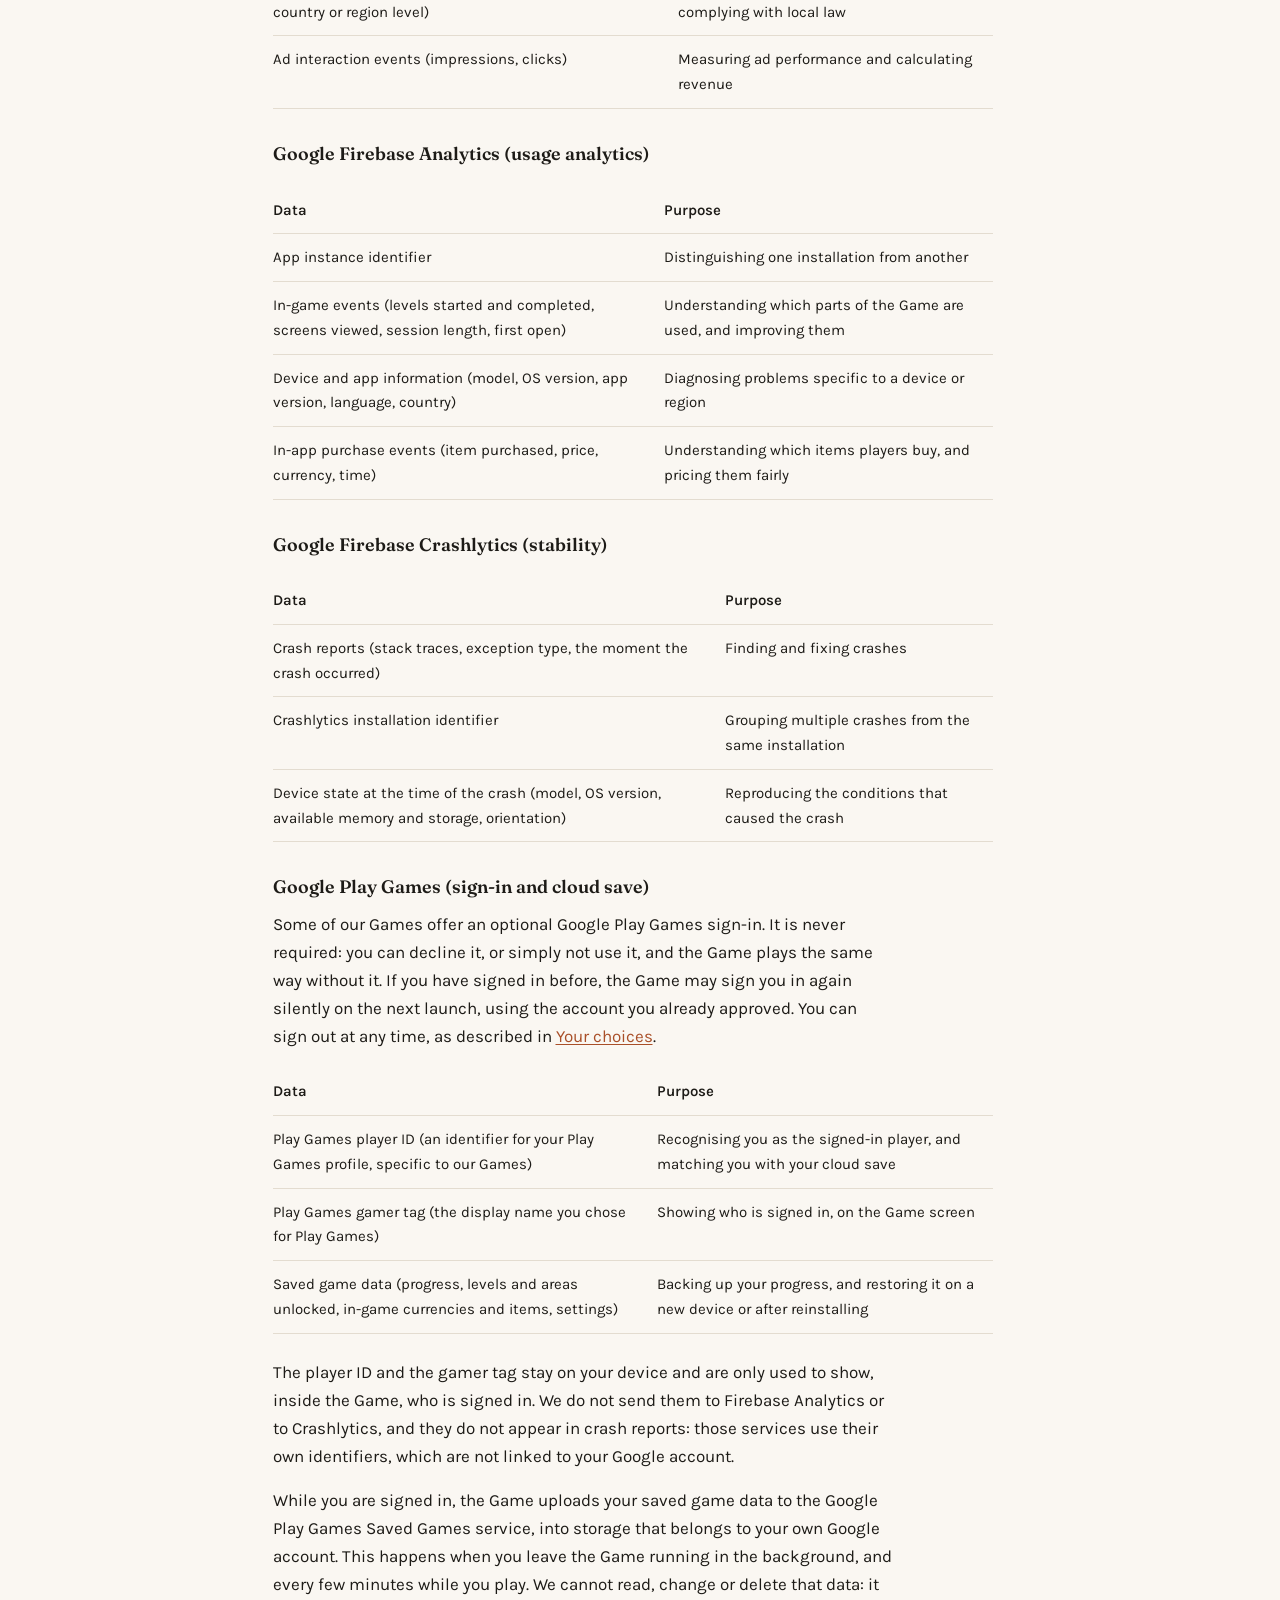
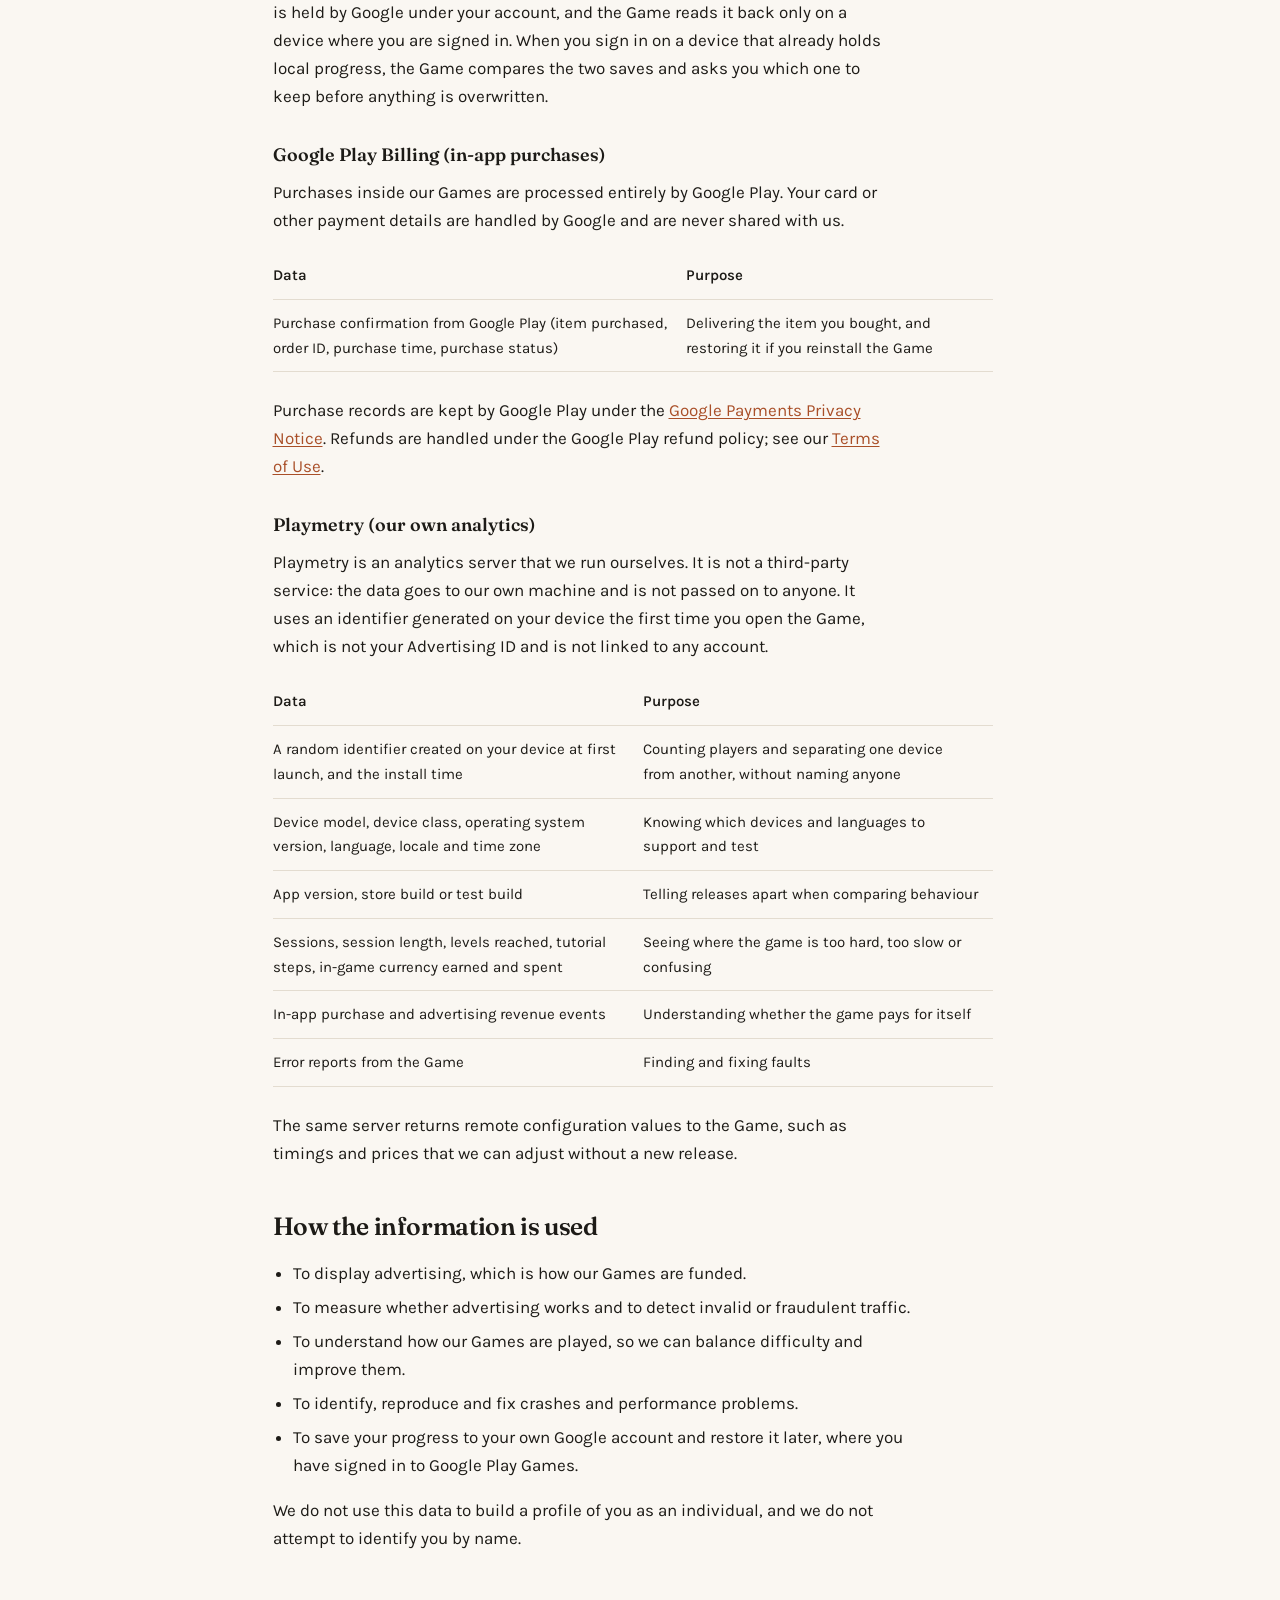
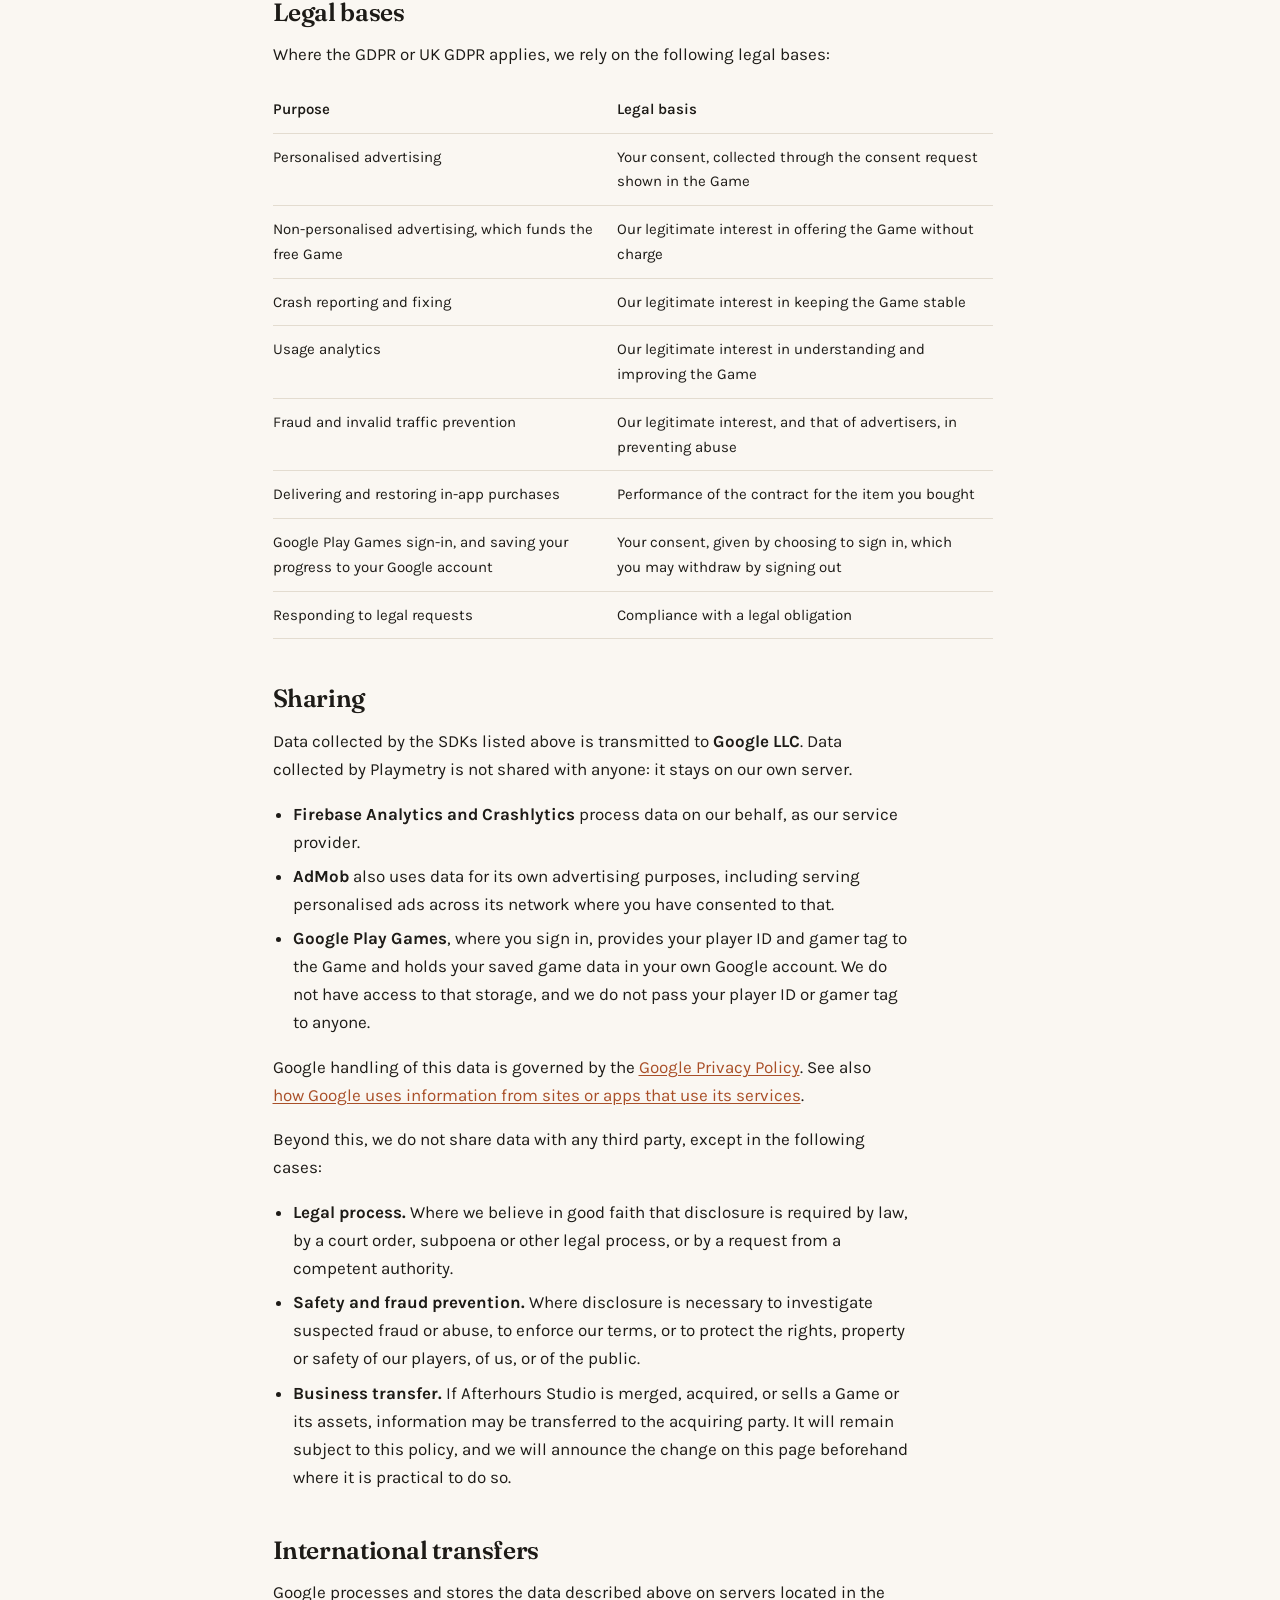
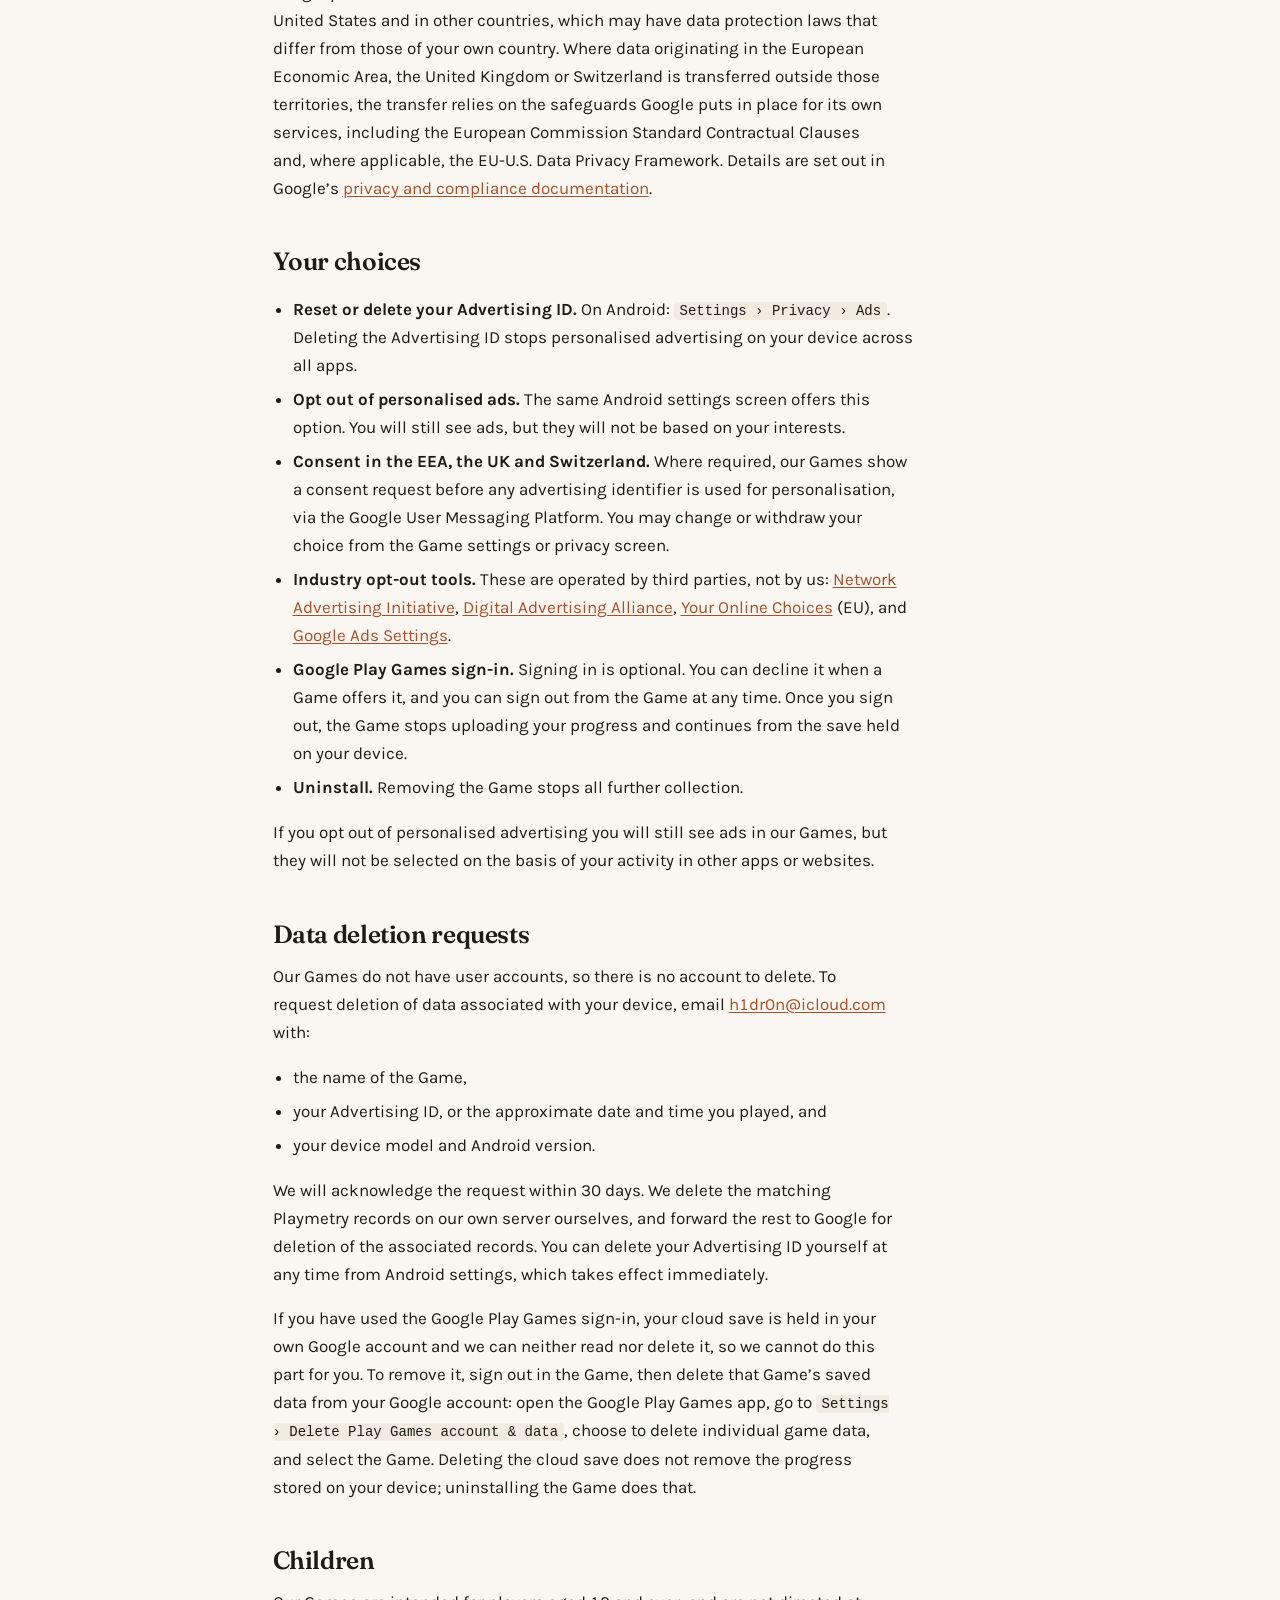
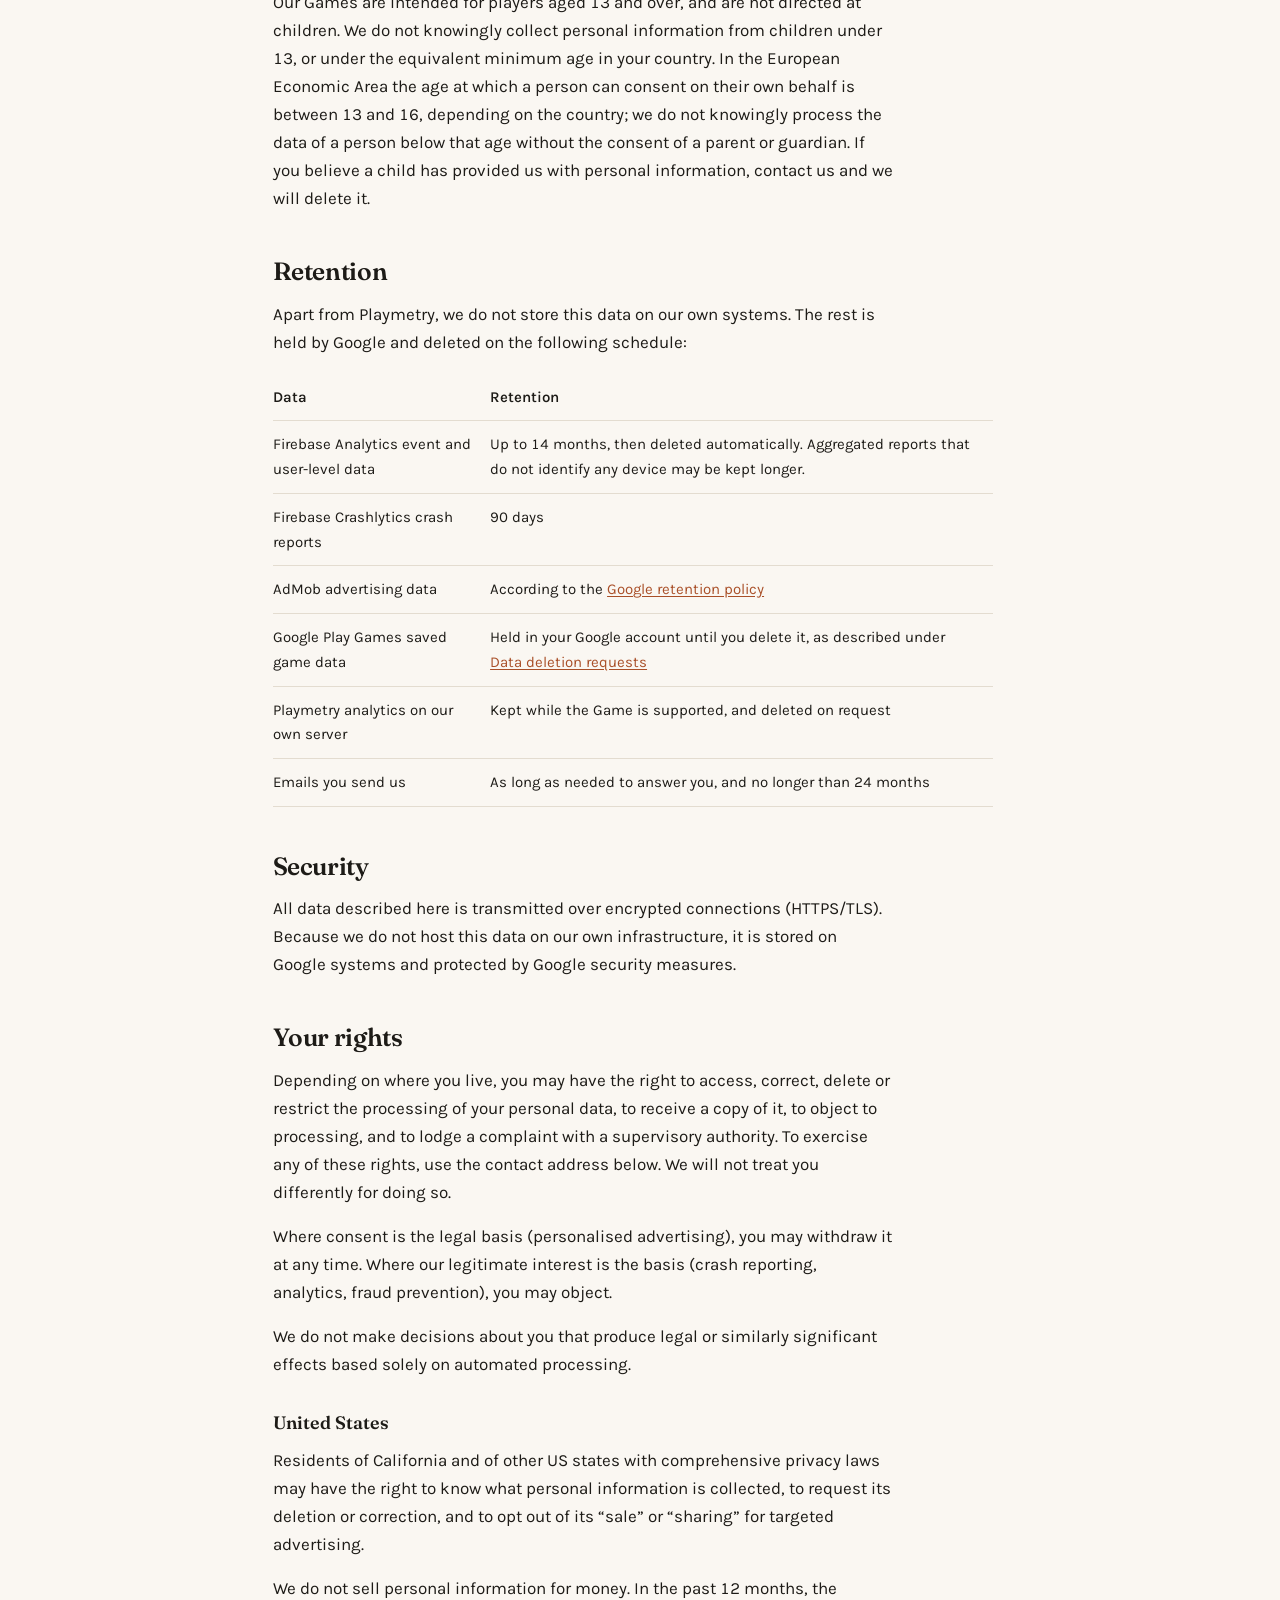
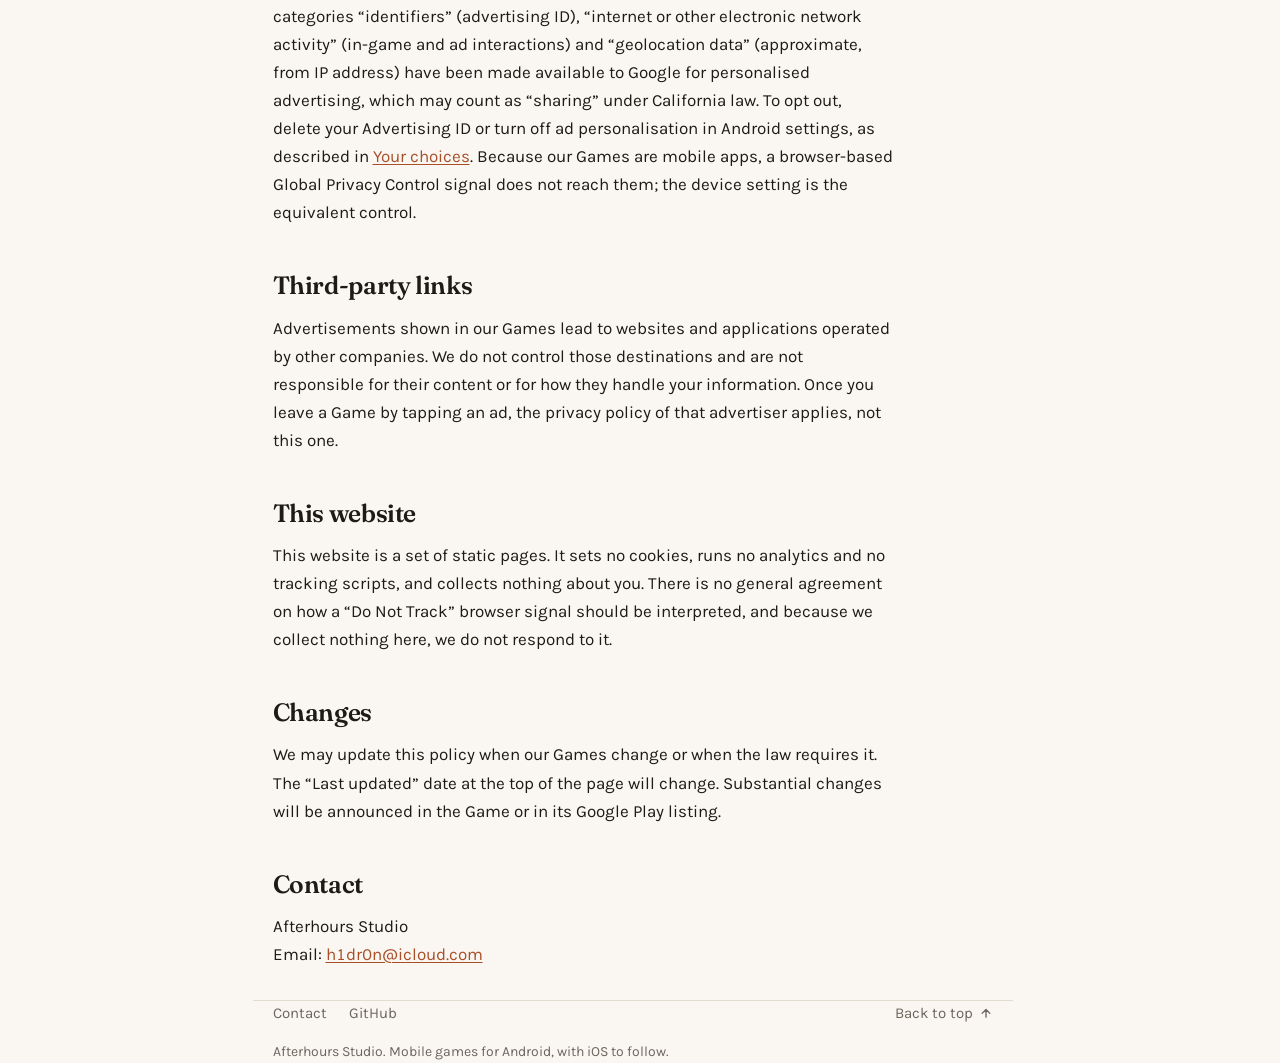
==== commit 468dc4a4: "fix(games): stop the page scrolling behind an open game card Co-Authored-By: Claude Opus 5.5 <norepl" ====
--- a/privacy/index.html
+++ b/privacy/index.html
@@ -10,7 +10,7 @@
 <link rel="apple-touch-icon" href="/assets/brand/icon-180.png">
 <link rel="preload" href="/assets/fonts/fraunces-var-latin.woff2" as="font" type="font/woff2" crossorigin>
 <link rel="preload" href="/assets/fonts/karla-var-latin.woff2" as="font" type="font/woff2" crossorigin>
-<link rel="stylesheet" href="/assets/css/site.css?v=950158559c">
+<link rel="stylesheet" href="/assets/css/site.css?v=7edf72e931">
 </head>
 <body>
 <header class="shell masthead" id="top">
--- a/assets/css/site.css
+++ b/assets/css/site.css
@@ -513,3 +513,9 @@
   .card-head img { width: 60px; height: 60px; border-radius: 15px; }
 }
 @media (prefers-reduced-motion: reduce) { .game-modal[open] { animation: none; } }
+/* While a game card is open the page behind it stays still: no scrolling under
+   the modal, and the modal's own scroll never chains to the page. The stable
+   gutter keeps the page from jumping sideways when its scrollbar goes away. */
+html { scrollbar-gutter: stable; }
+html:has(.game-modal[open]) { overflow: hidden; }
+.game-modal { overscroll-behavior: contain; }
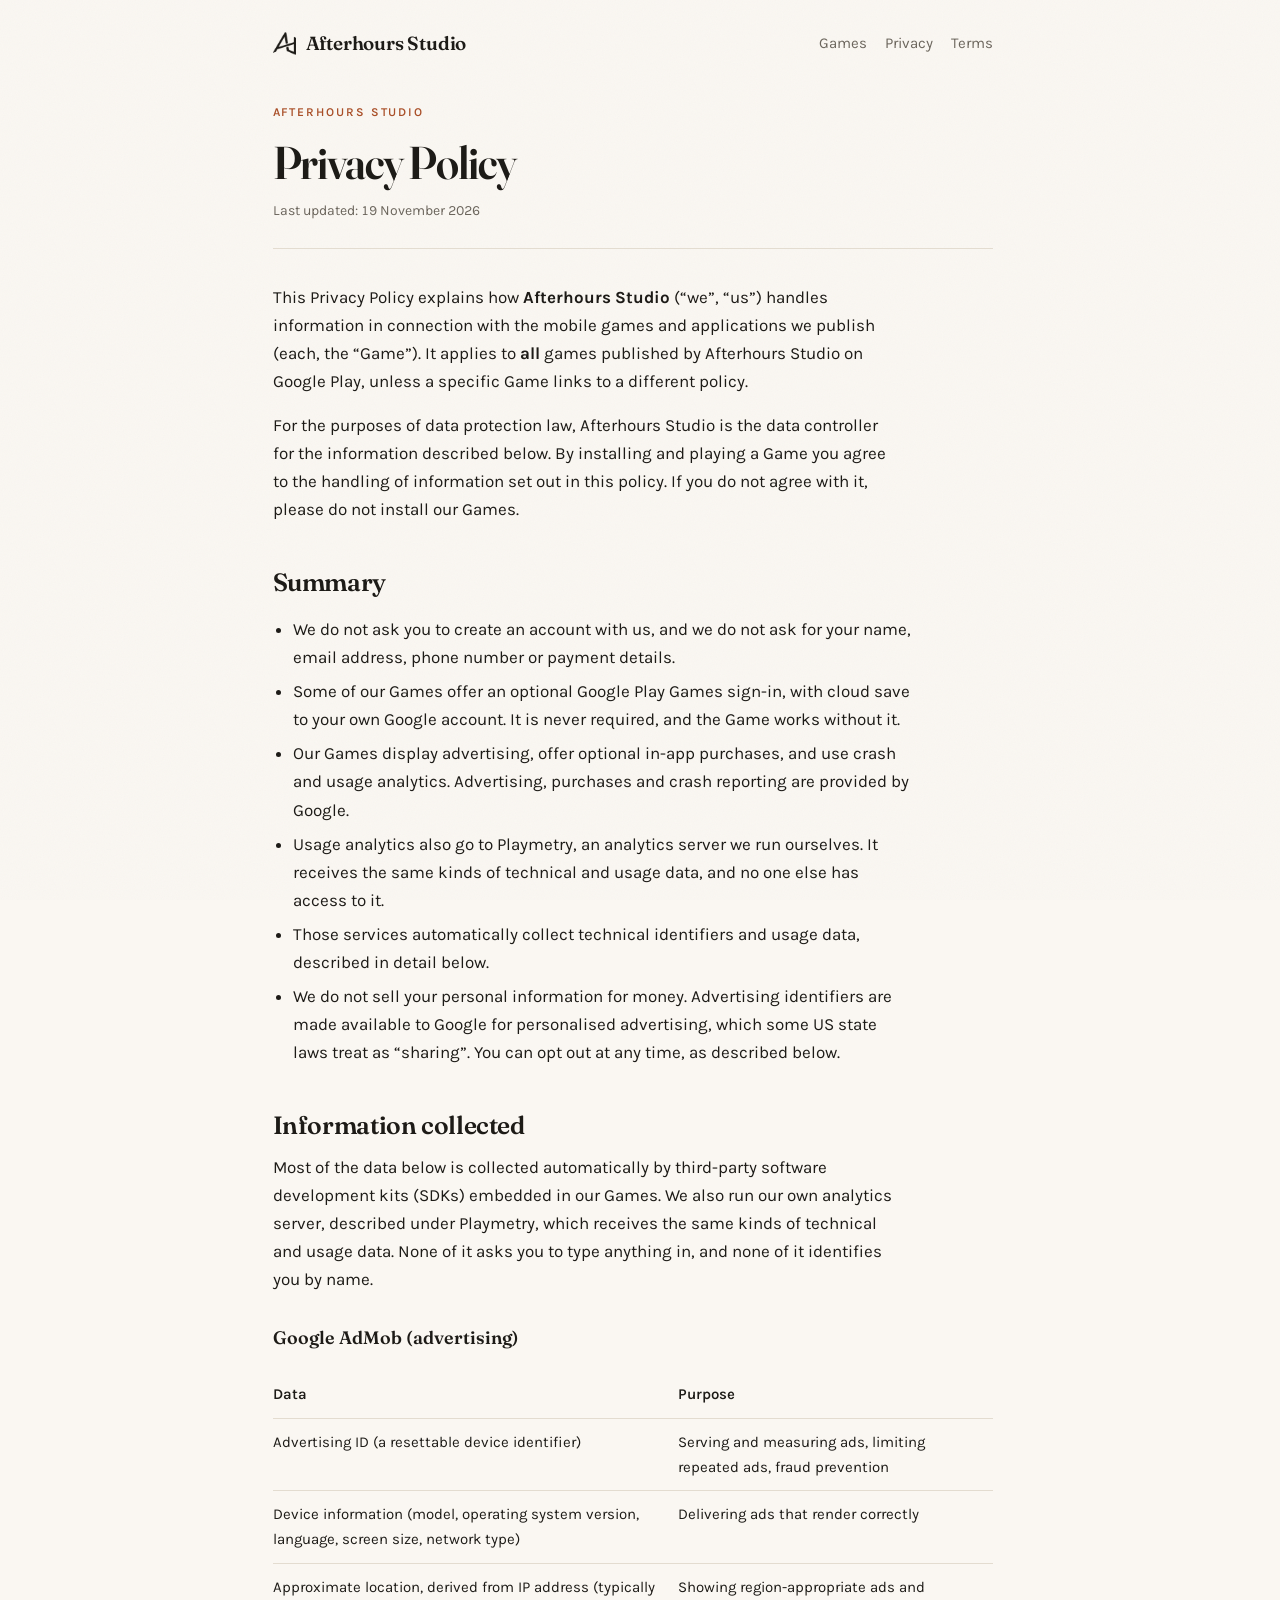
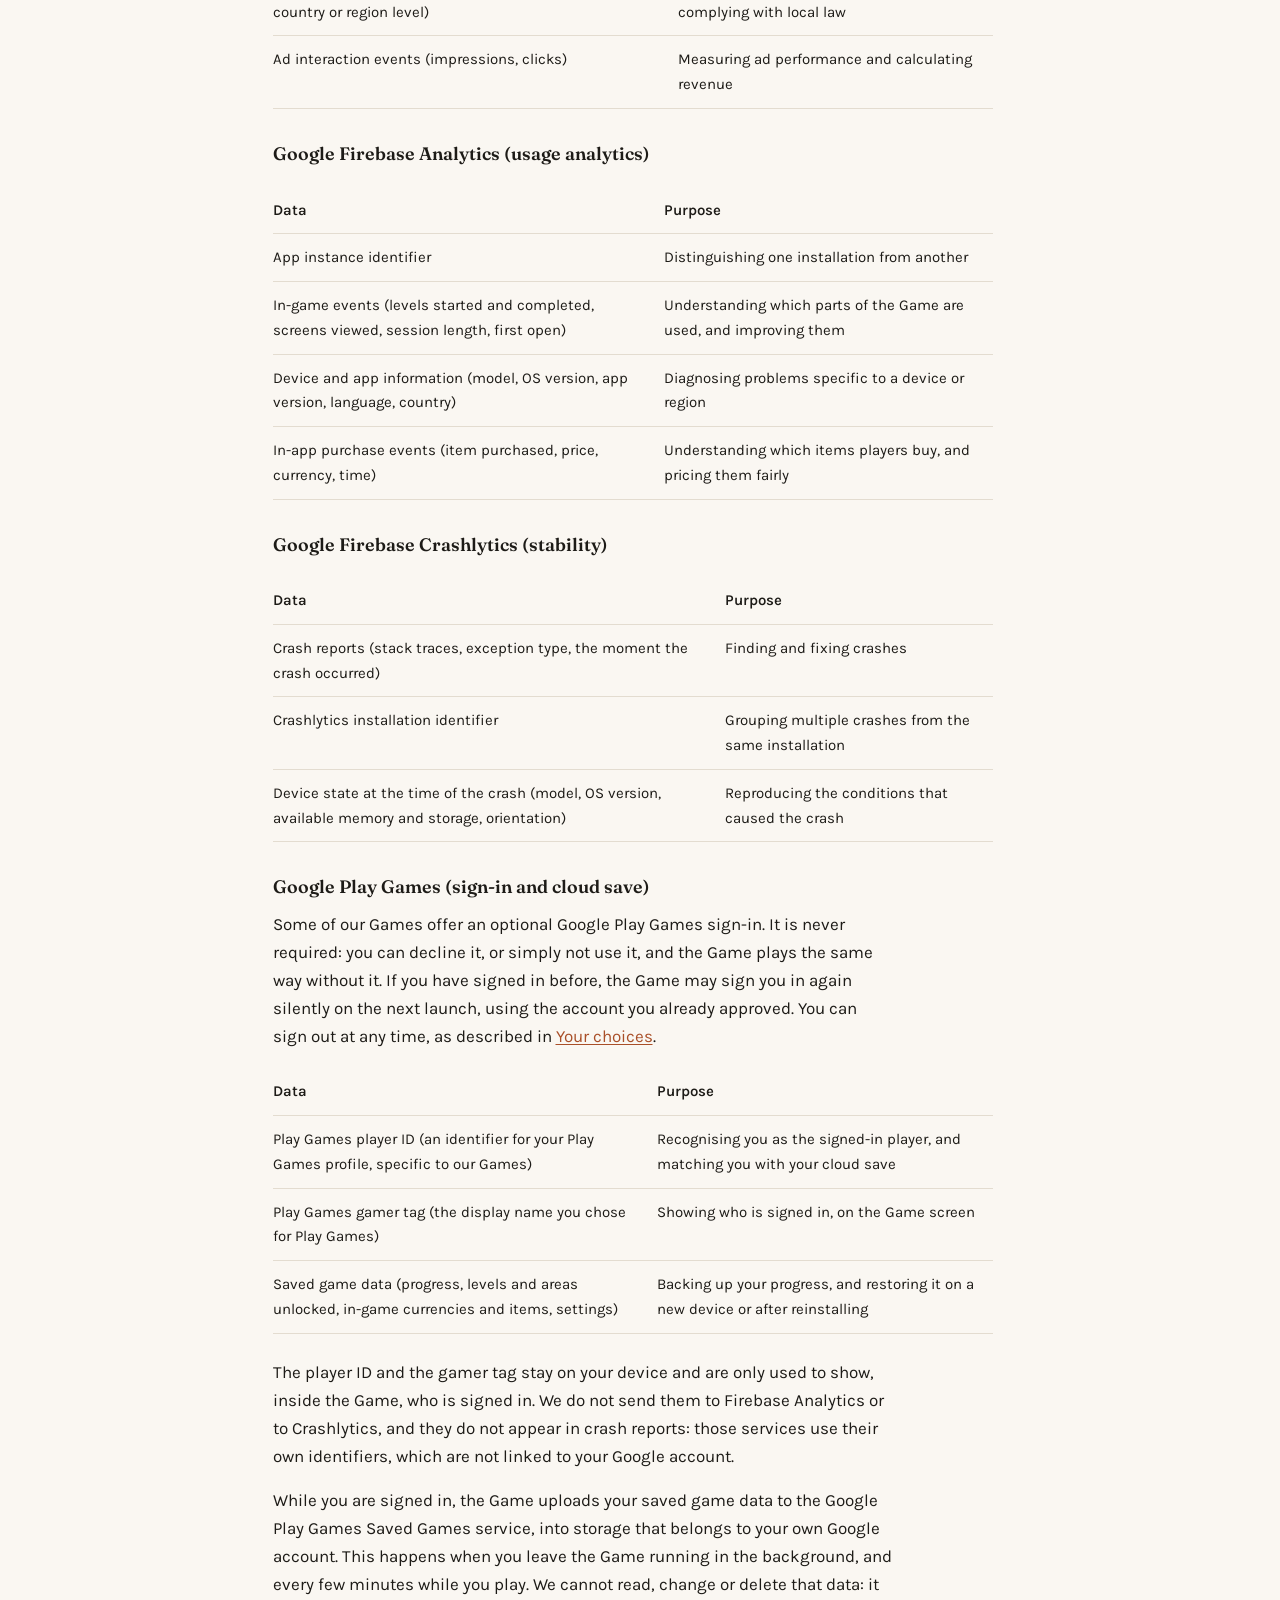
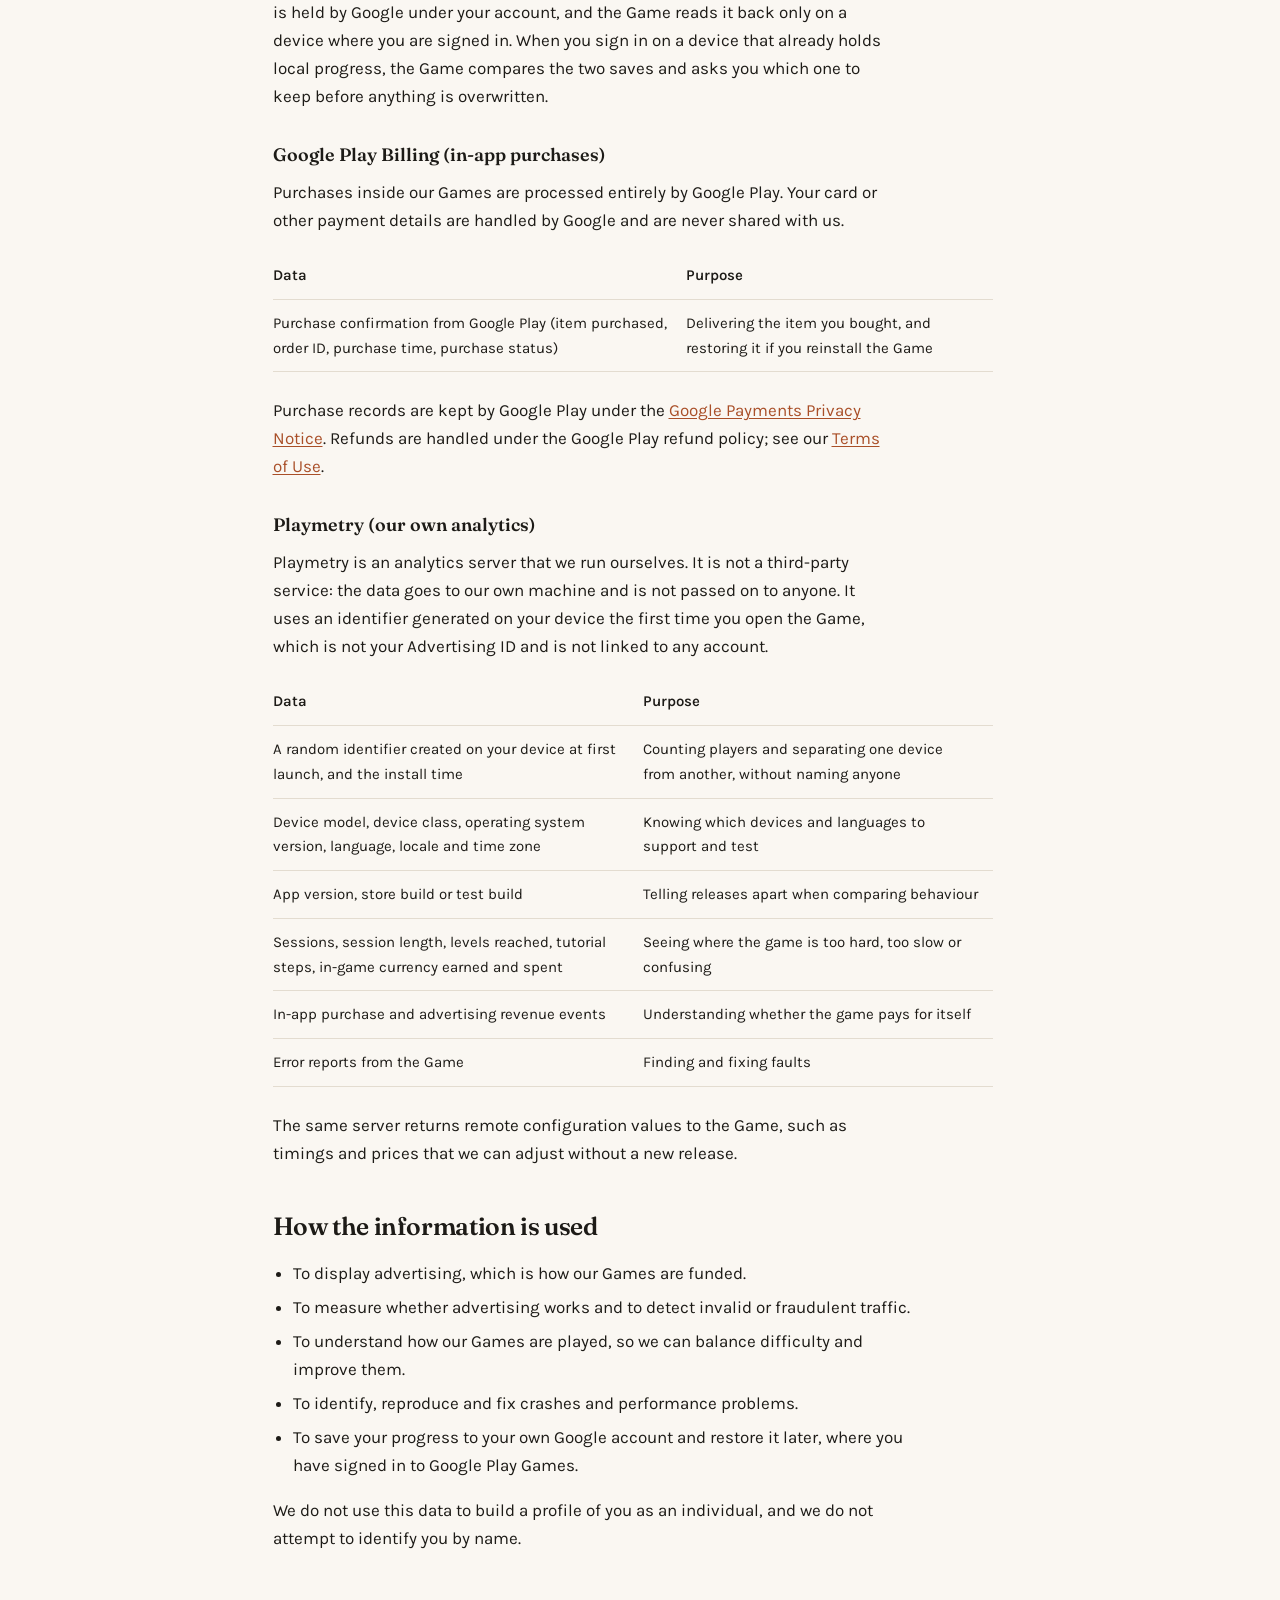
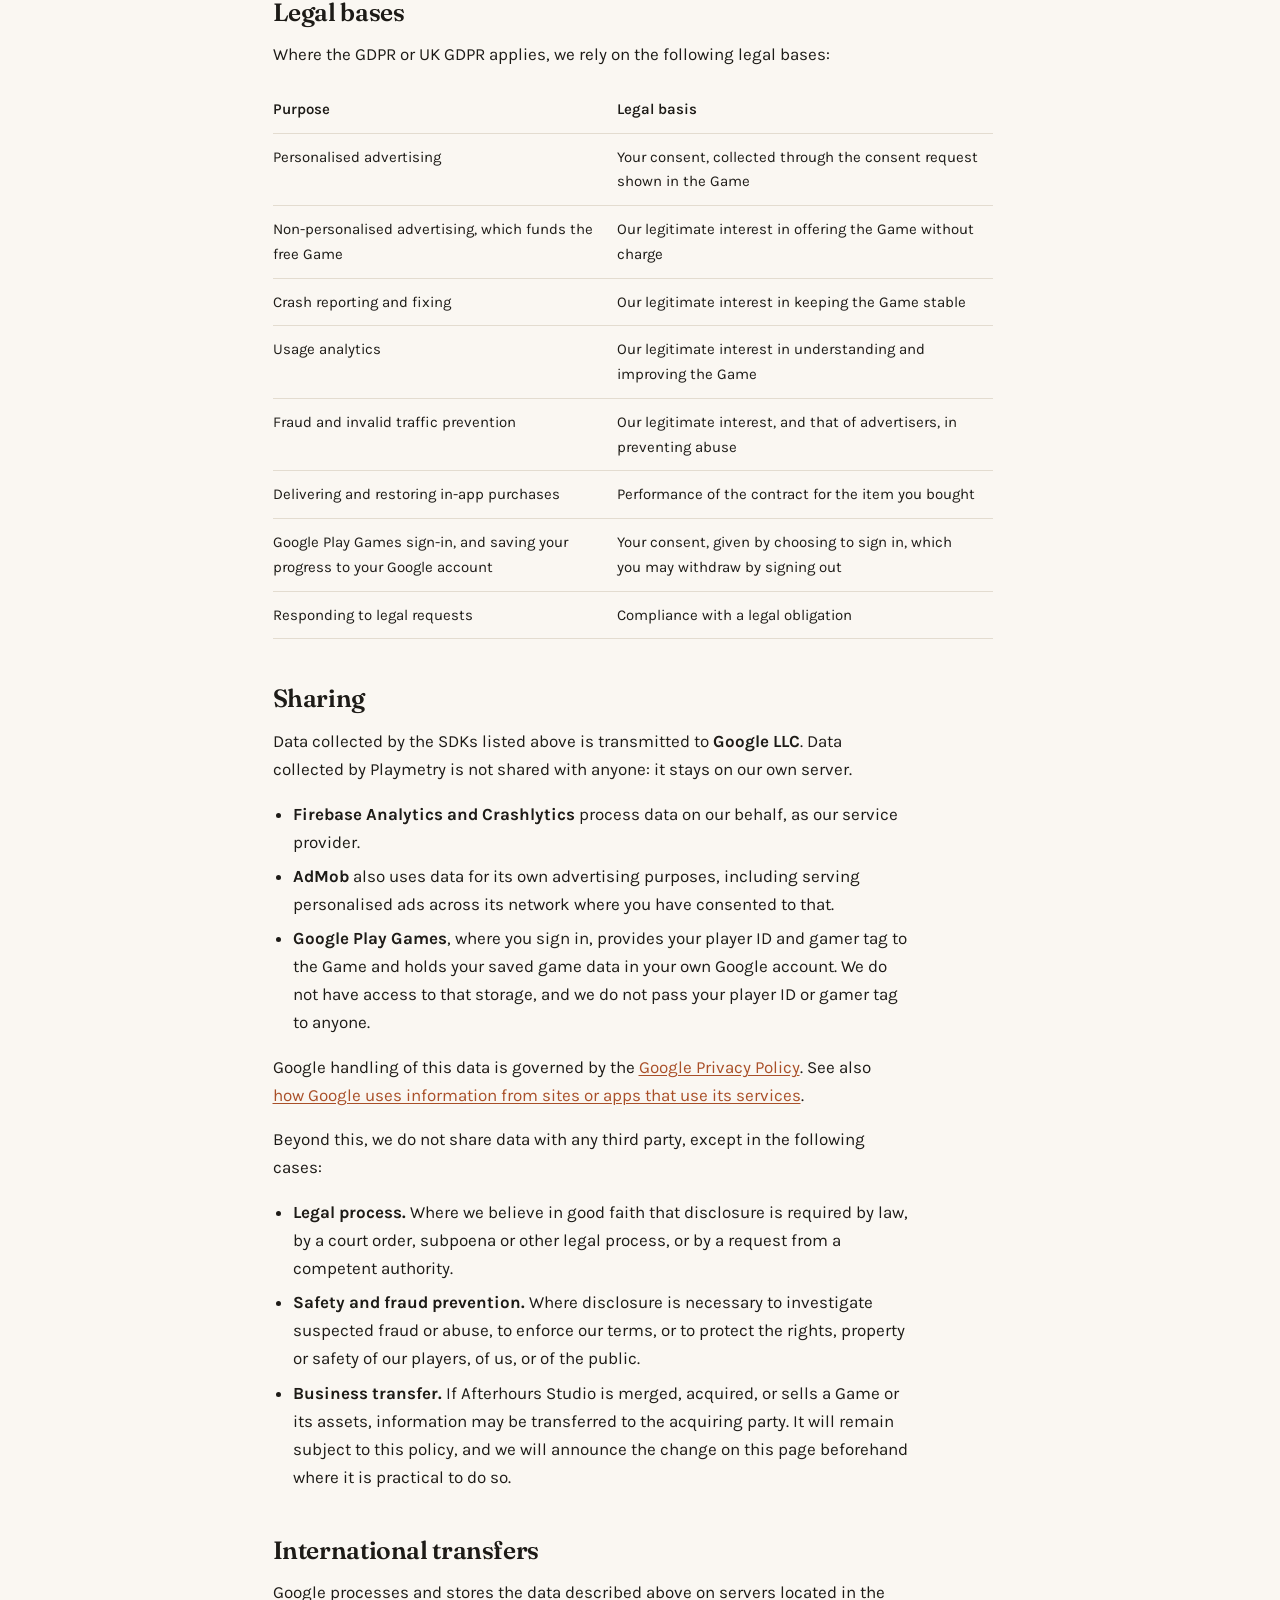
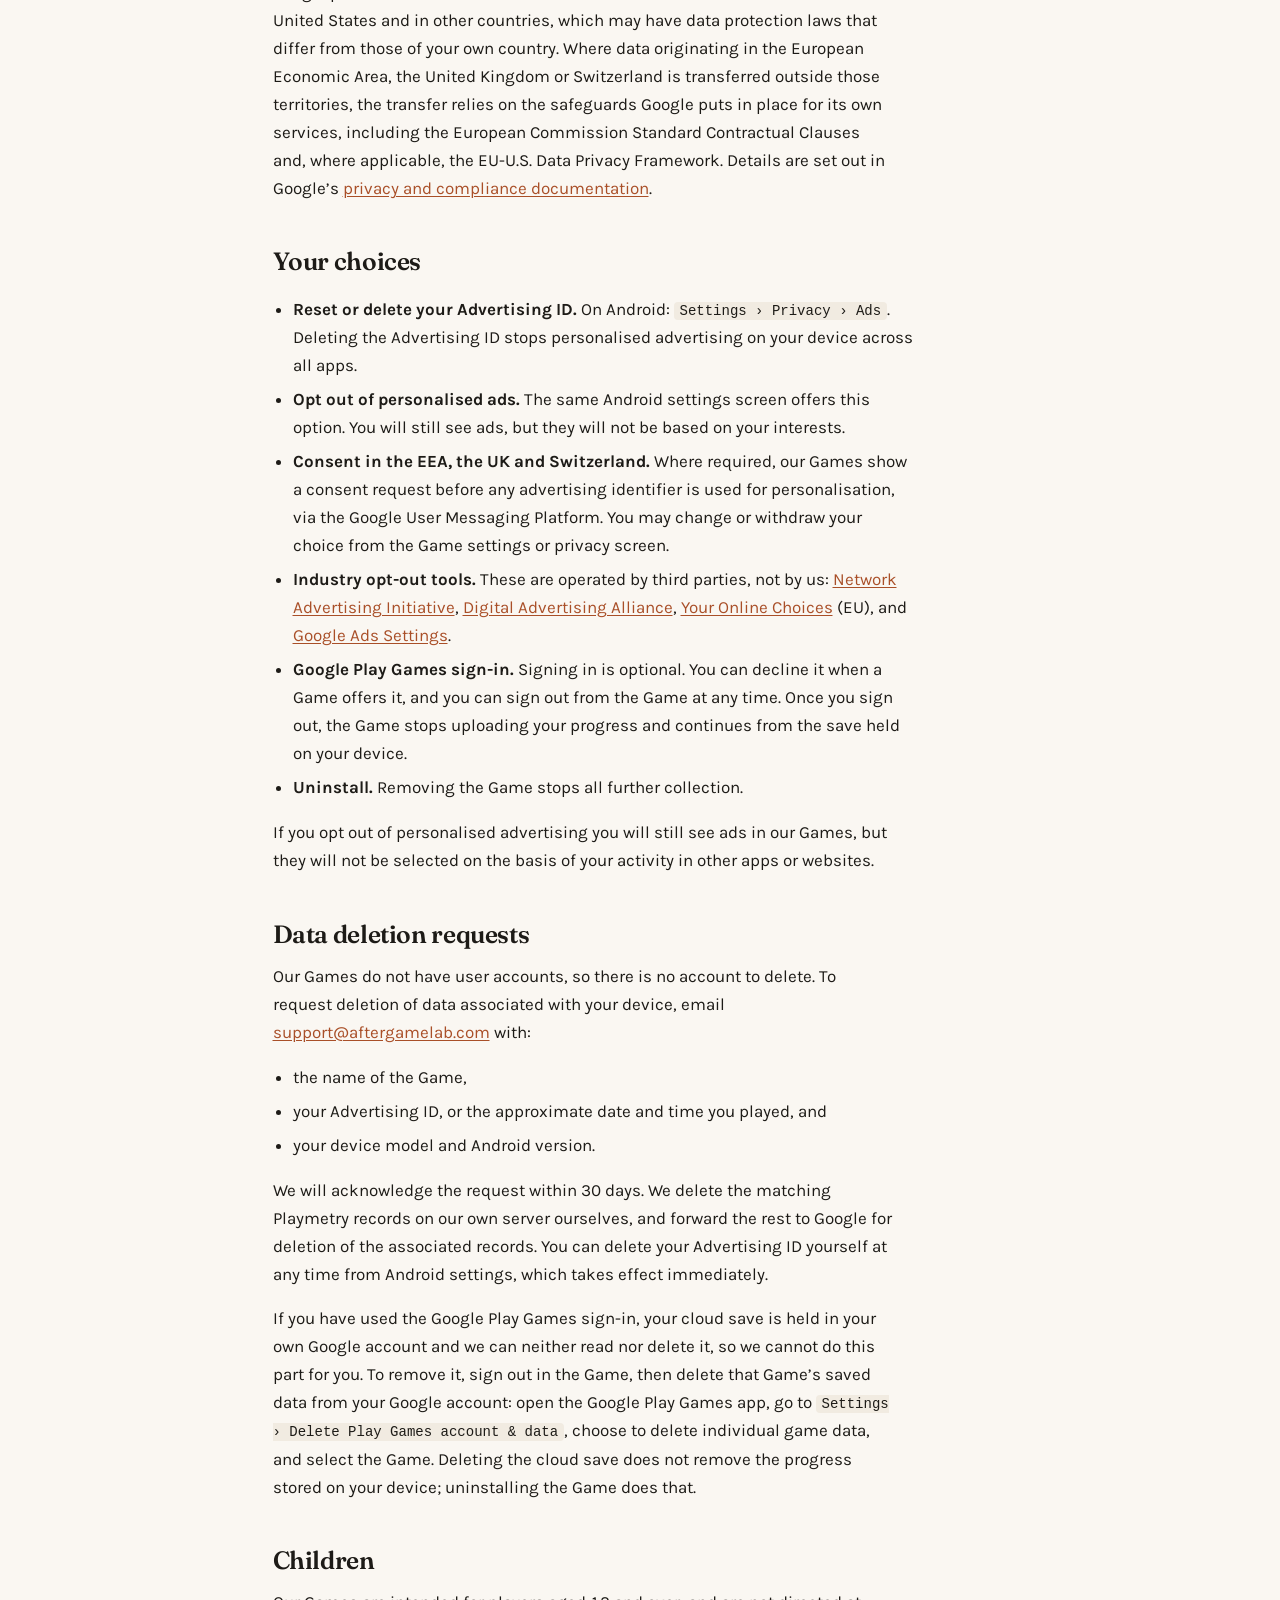
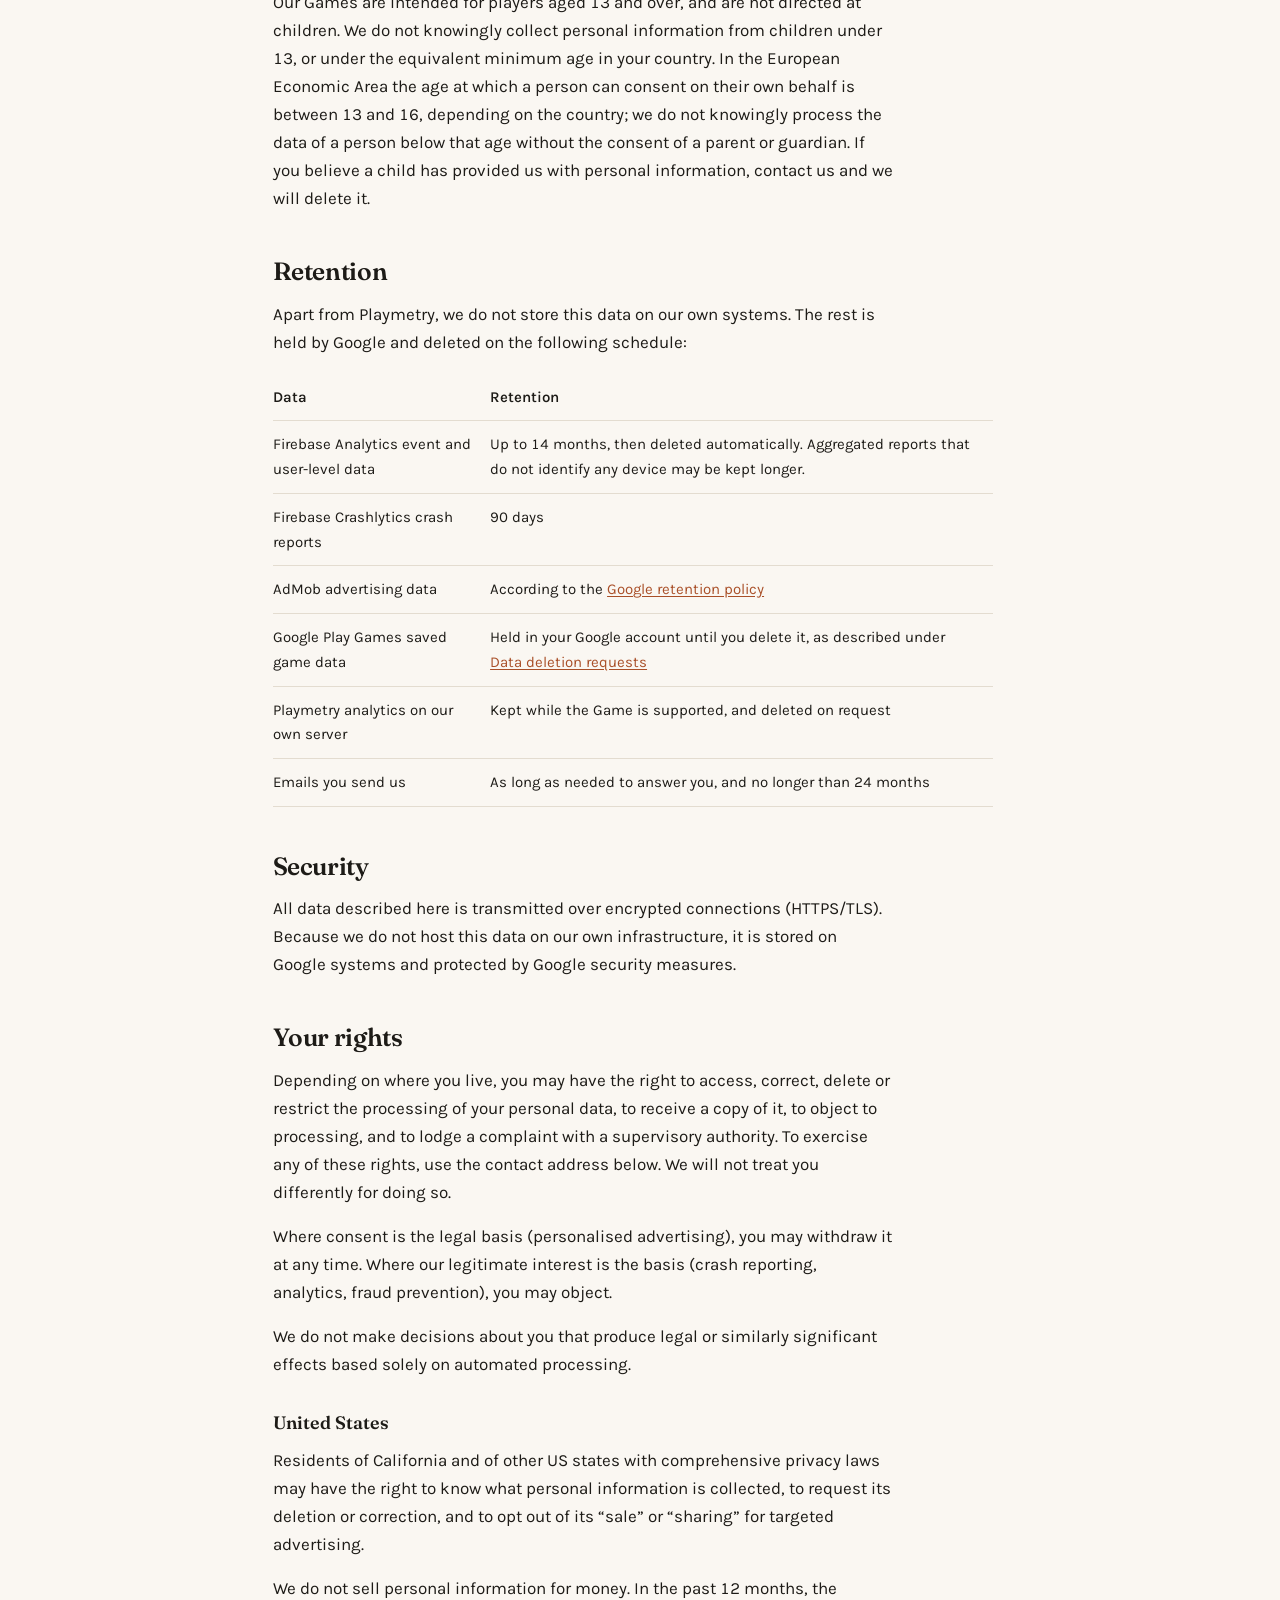
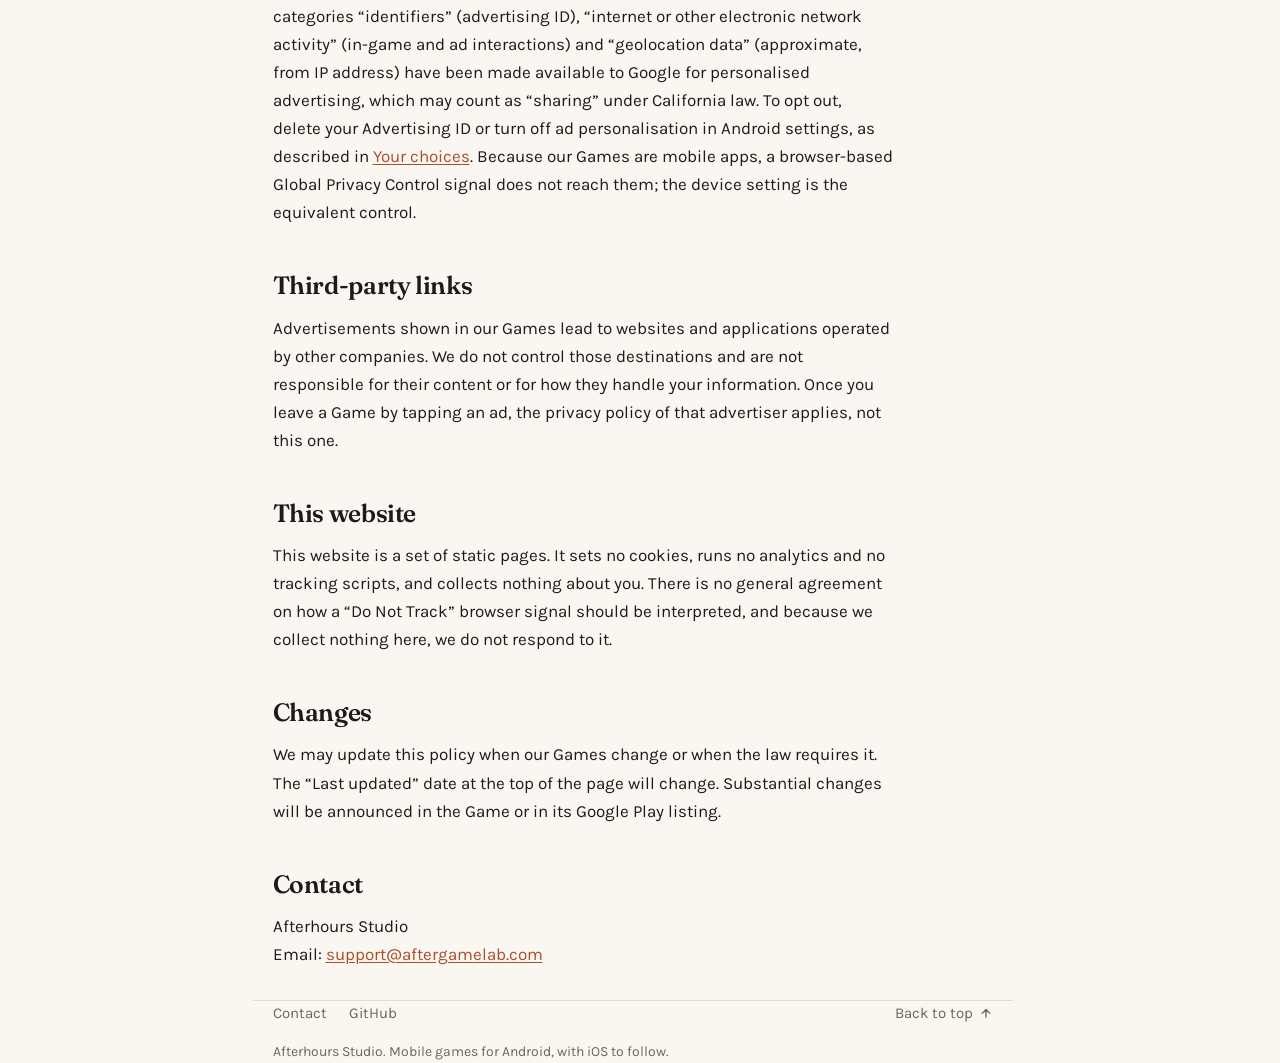
==== commit bb93c014: "docs(site): contact email is support@aftergamelab.com Co-Authored-By: Claude Opus 5.5 <noreply@anthr" ====
--- a/privacy/index.html
+++ b/privacy/index.html
@@ -10,7 +10,7 @@
 <link rel="apple-touch-icon" href="/assets/brand/icon-180.png">
 <link rel="preload" href="/assets/fonts/fraunces-var-latin.woff2" as="font" type="font/woff2" crossorigin>
 <link rel="preload" href="/assets/fonts/karla-var-latin.woff2" as="font" type="font/woff2" crossorigin>
-<link rel="stylesheet" href="/assets/css/site.css?v=7edf72e931">
+<link rel="stylesheet" href="/assets/css/site.css?v=c8737b5eba">
 </head>
 <body>
 <header class="shell masthead" id="top">
@@ -27,7 +27,7 @@
 <header>
   <p class="eyebrow">Afterhours Studio</p>
   <h1>Privacy Policy</h1>
-  <p class="meta">Last updated: 21 October 2026</p>
+  <p class="meta">Last updated: 19 November 2026</p>
 </header>
 
 <p>This Privacy Policy explains how <strong>Afterhours Studio</strong> (&ldquo;we&rdquo;, &ldquo;us&rdquo;) handles
@@ -248,7 +248,7 @@
 
 <p>Our Games do not have user accounts, so there is no account to delete. To request deletion
 of data associated with your device, email
-<a href="mailto:h1dr0n@icloud.com">h1dr0n@icloud.com</a> with:</p>
+<a href="mailto:support@aftergamelab.com">support@aftergamelab.com</a> with:</p>
 
 <ul>
   <li>the name of the Game,</li>
@@ -349,13 +349,13 @@
 <h2>Contact</h2>
 
 <p>Afterhours Studio<br>
-Email: <a href="mailto:h1dr0n@icloud.com">h1dr0n@icloud.com</a></p>
+Email: <a href="mailto:support@aftergamelab.com">support@aftergamelab.com</a></p>
 
 </main>
 
 <footer class="shell">
   <p class="footer-links">
-    <a href="mailto:h1dr0n@icloud.com">Contact</a>
+    <a href="mailto:support@aftergamelab.com">Contact</a>
     <a href="https://github.com/Afterhours-Studio" rel="noopener">GitHub</a>
     <a class="to-top" href="#top">Back to top<svg width="14" height="14" viewBox="0 0 20 20" fill="none" stroke="currentColor" stroke-width="1.9" stroke-linecap="round" stroke-linejoin="round" aria-hidden="true" focusable="false"><path d="M10 16V5M4.5 10.5 10 5l5.5 5.5"/></svg></a>
   </p>
--- a/assets/css/site.css
+++ b/assets/css/site.css
@@ -447,36 +447,26 @@
 .card-about { margin: 18px 0 20px; max-width: var(--measure); }
 .media {
   position: relative;
-  aspect-ratio: 16 / 9;
   border: 1px solid var(--line);
   border-radius: 14px;
   overflow: hidden;
   background: var(--code-bg);
 }
-.media img, .media video, .media iframe { position: absolute; inset: 0; width: 100%; height: 100%; border: 0; object-fit: cover; }
-/* No trailer yet: the feature art, dimmed, with a quiet label in the middle. */
-.media.soon img { filter: saturate(.85) brightness(.72); }
-.soon-label {
-  position: absolute;
-  left: 50%;
-  top: 50%;
-  transform: translate(-50%, -50%);
-  display: inline-flex;
-  align-items: center;
-  gap: 8px;
-  padding: 9px 16px 9px 12px;
-  border-radius: 999px;
-  background: rgba(20, 18, 15, .72);
-  color: #fff;
-  font-size: 14px;
-  font-weight: 600;
-  white-space: nowrap;
-  backdrop-filter: blur(4px);
+.media img, .media video { position: absolute; inset: 0; width: 100%; height: 100%; border: 0; object-fit: cover; }
+.media.feature-art { aspect-ratio: 1024 / 500; }
+/* Gameplay is captured on a phone, 9:16: shown upright like the phone it came from. */
+.media.gameplay { aspect-ratio: 9 / 16; width: min(100%, 280px); margin: 0 auto; background: #000; }
+.media.gameplay video { object-fit: contain; }
+.card-body.has-video .card-about { margin-top: 18px; }
+@media (min-width: 600px) {
+  .card-body.has-video { display: grid; grid-template-columns: 240px 1fr; gap: 24px; align-items: start; }
+  .card-body.has-video .media.gameplay { width: 100%; }
+  .card-body.has-video .card-about { margin-top: 0; }
 }
 .game-page { padding: 32px 0 8px; }
 
 .game-modal {
-  width: min(560px, calc(100vw - 2 * var(--gutter)));
+  width: min(620px, calc(100vw - 2 * var(--gutter)));
   max-height: calc(100dvh - 32px);
   padding: 26px;
   border: 1px solid var(--line);
@@ -519,3 +509,18 @@
 html { scrollbar-gutter: stable; }
 html:has(.game-modal[open]) { overflow: hidden; }
 .game-modal { overscroll-behavior: contain; }
+/* A store the game is not on yet: shown, greyed out, not a link. */
+.btn.disabled { color: var(--muted); opacity: .55; cursor: not-allowed; pointer-events: none; }
+/* Two or three points under the blurb, so the text side holds its own beside the tall clip. */
+.card-points { list-style: none; margin: 0 0 22px; padding: 16px 0 0; border-top: 1px solid var(--line); display: grid; gap: 10px; }
+.card-points li { position: relative; padding-left: 20px; font-size: 15px; line-height: 1.45; color: var(--muted); }
+.card-points li::before {
+  content: ""; position: absolute; left: 2px; top: .55em;
+  width: 7px; height: 7px; border-radius: 50%; background: var(--accent);
+}
+@media (min-width: 600px) {
+  /* Beside the clip the text runs the clip's full height: the store buttons sit level with its bottom edge. */
+  .card-body.has-video { align-items: stretch; }
+  .card-body.has-video .card-text { display: flex; flex-direction: column; }
+  .card-body.has-video .actions { margin-top: auto; }
+}
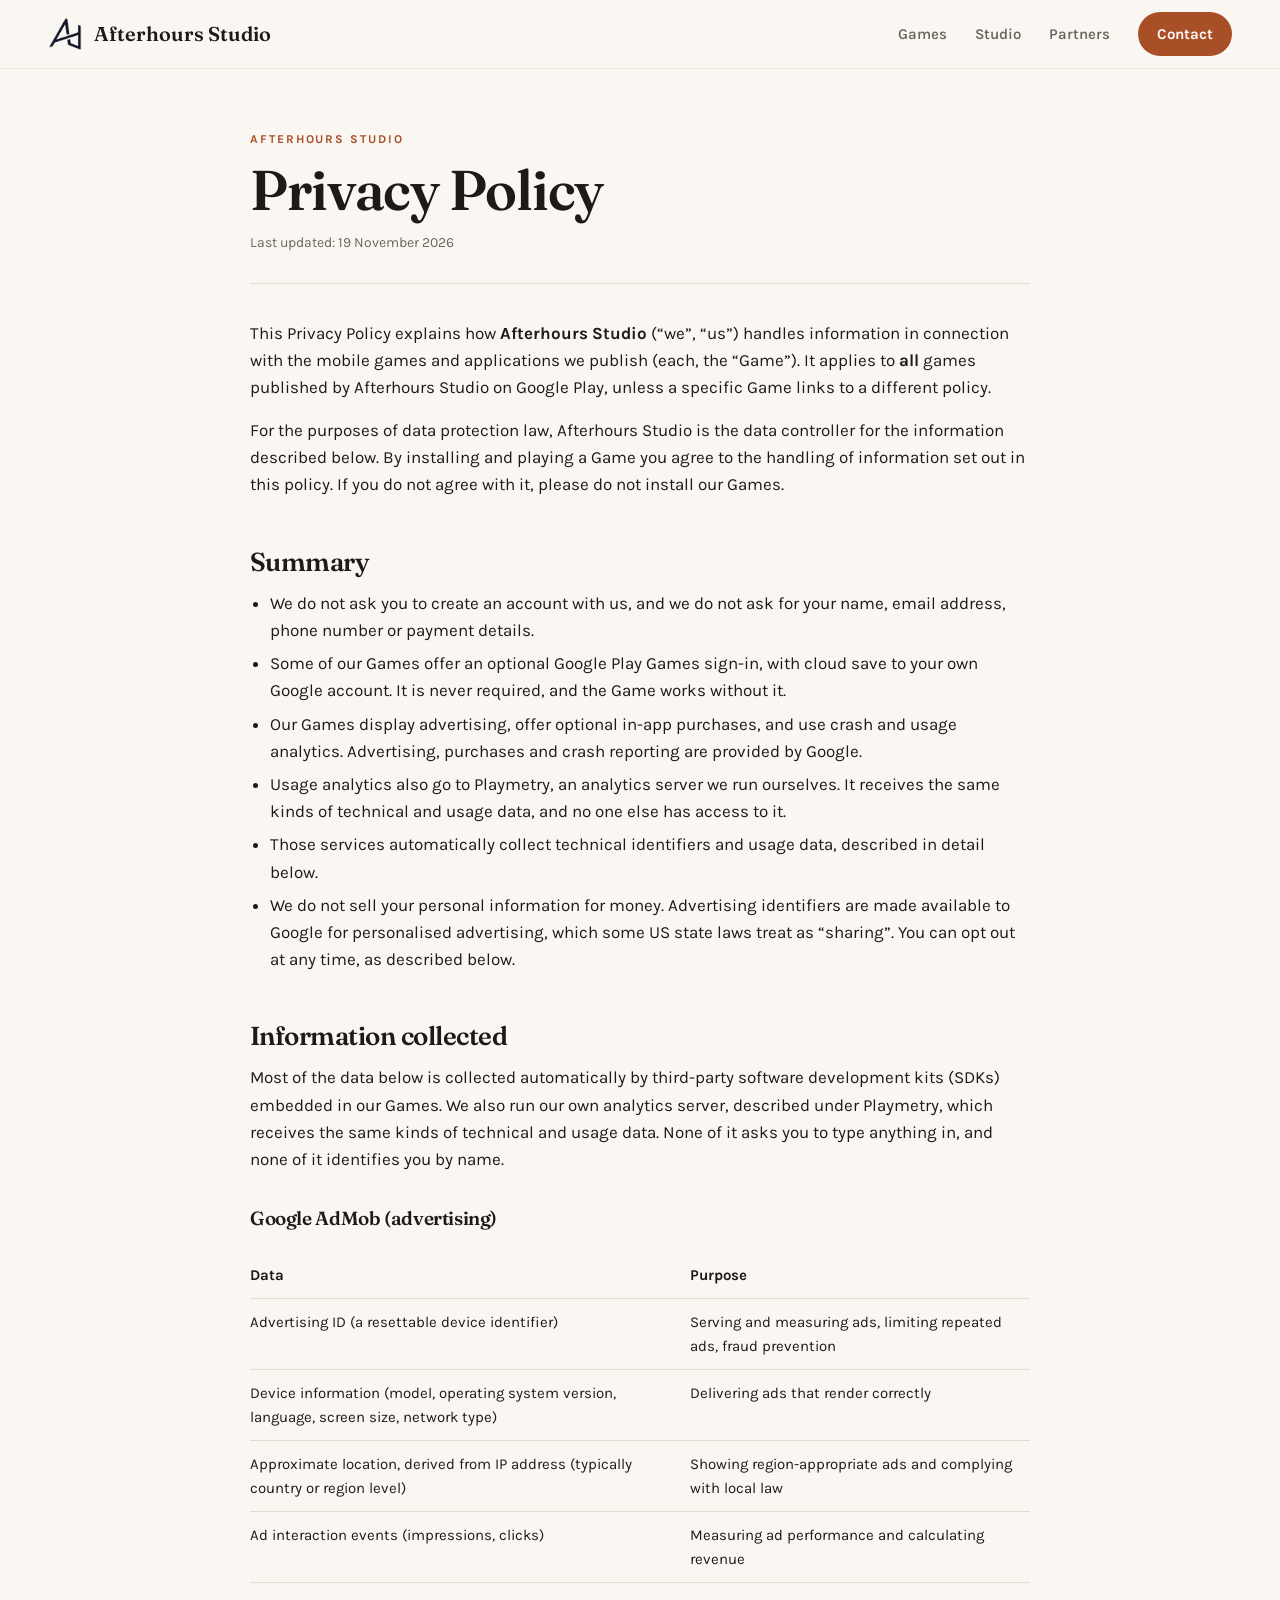
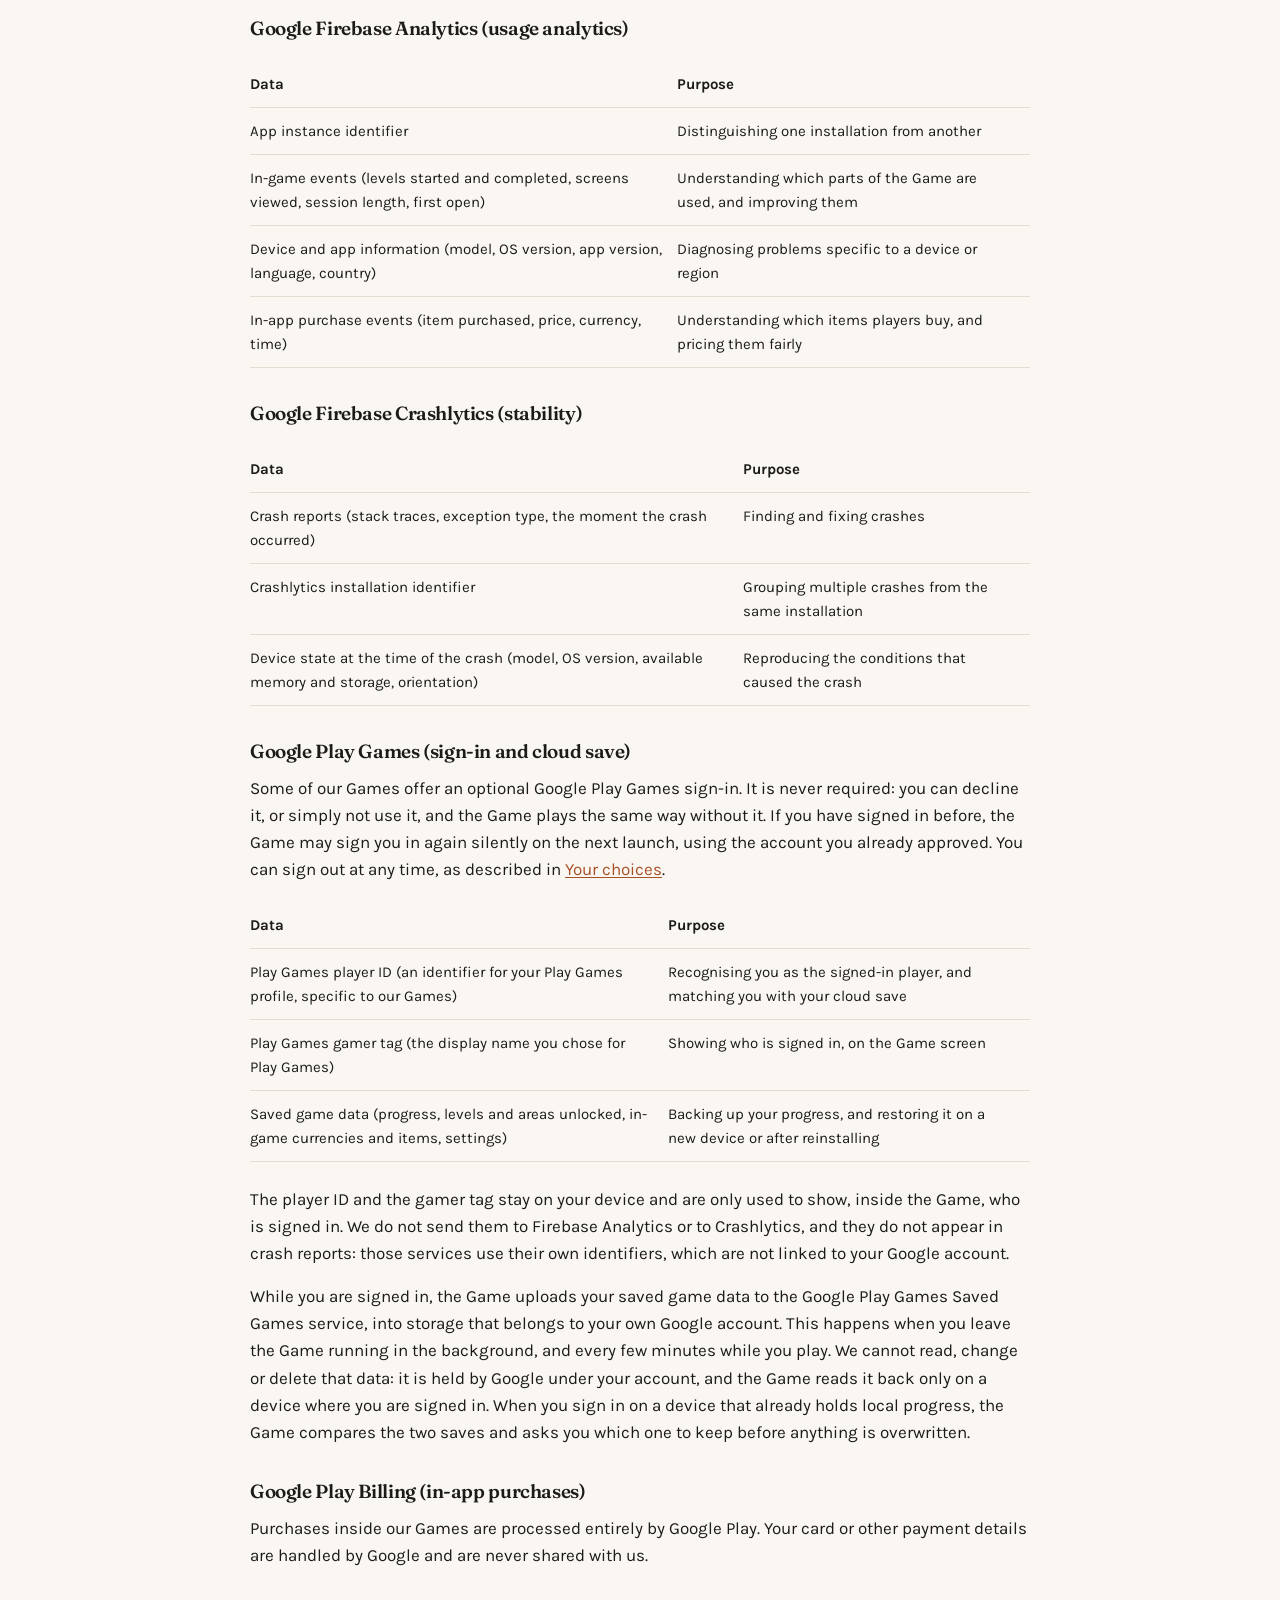
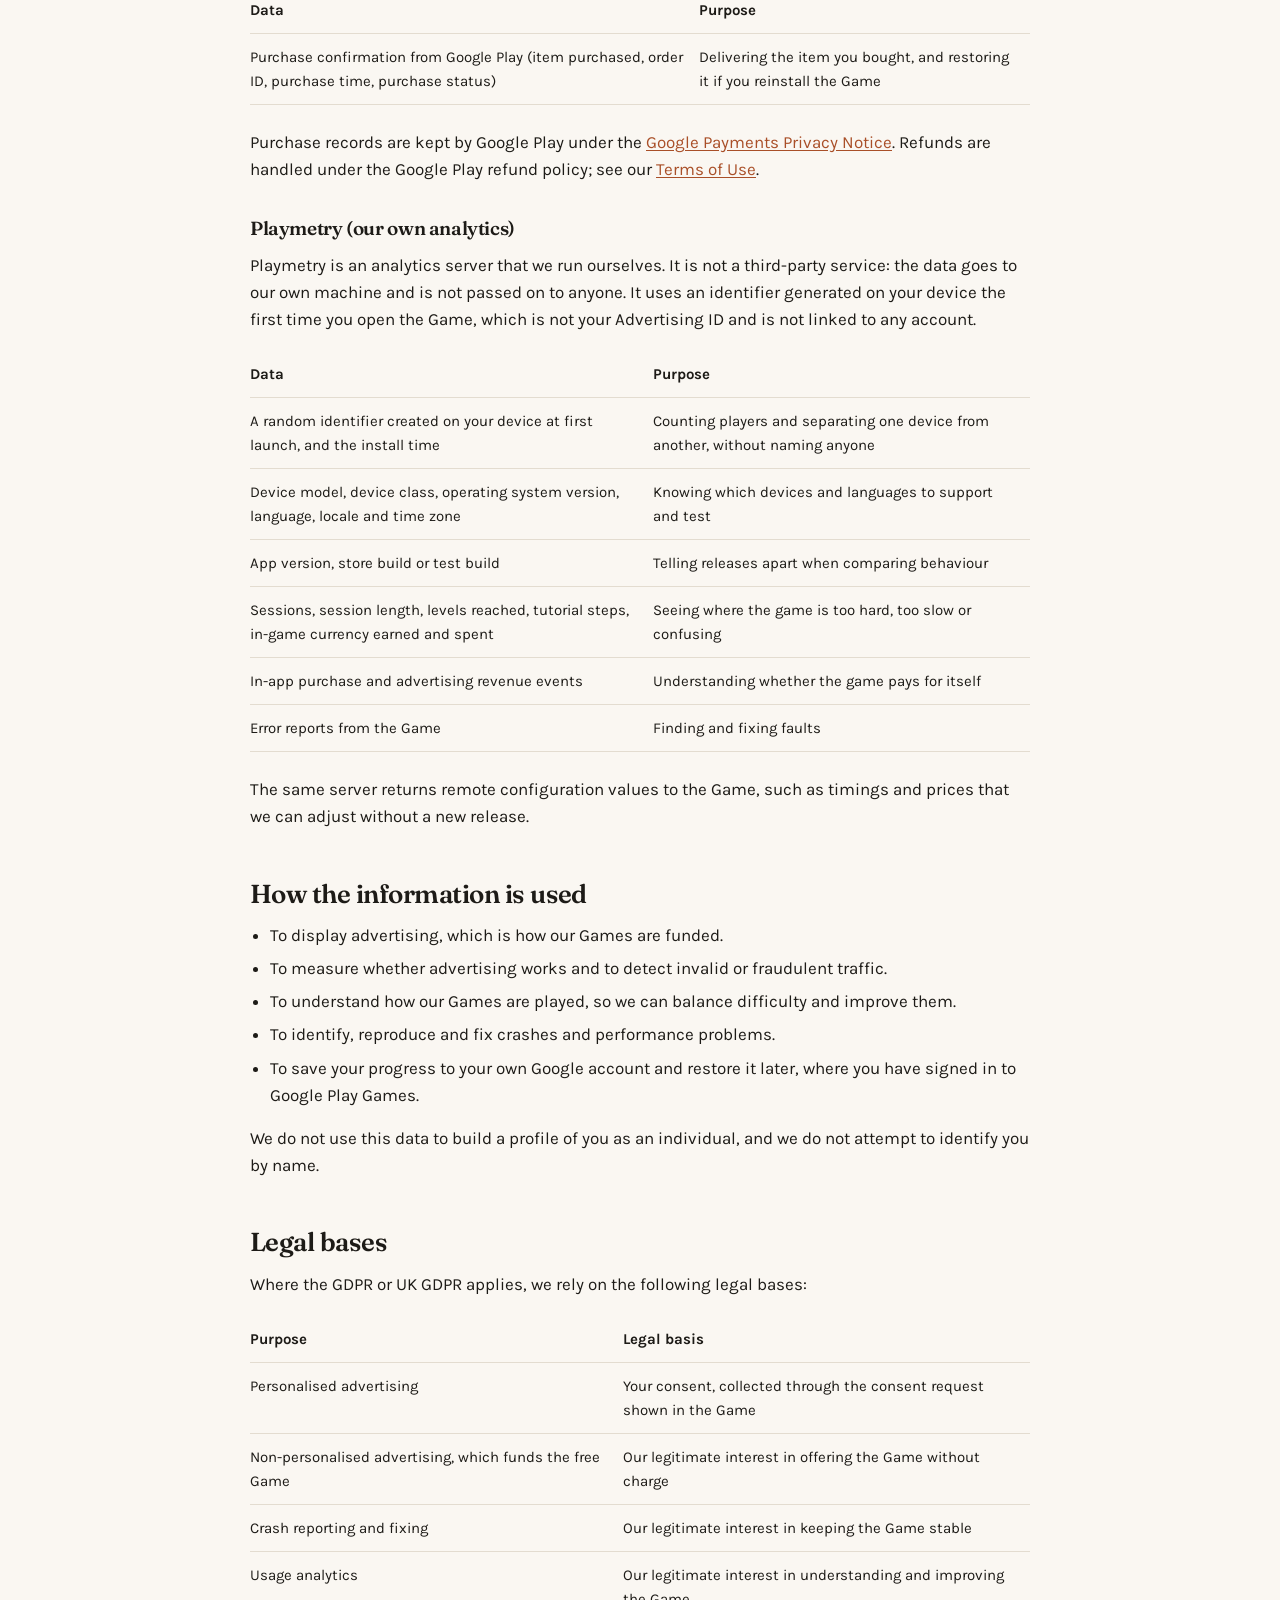
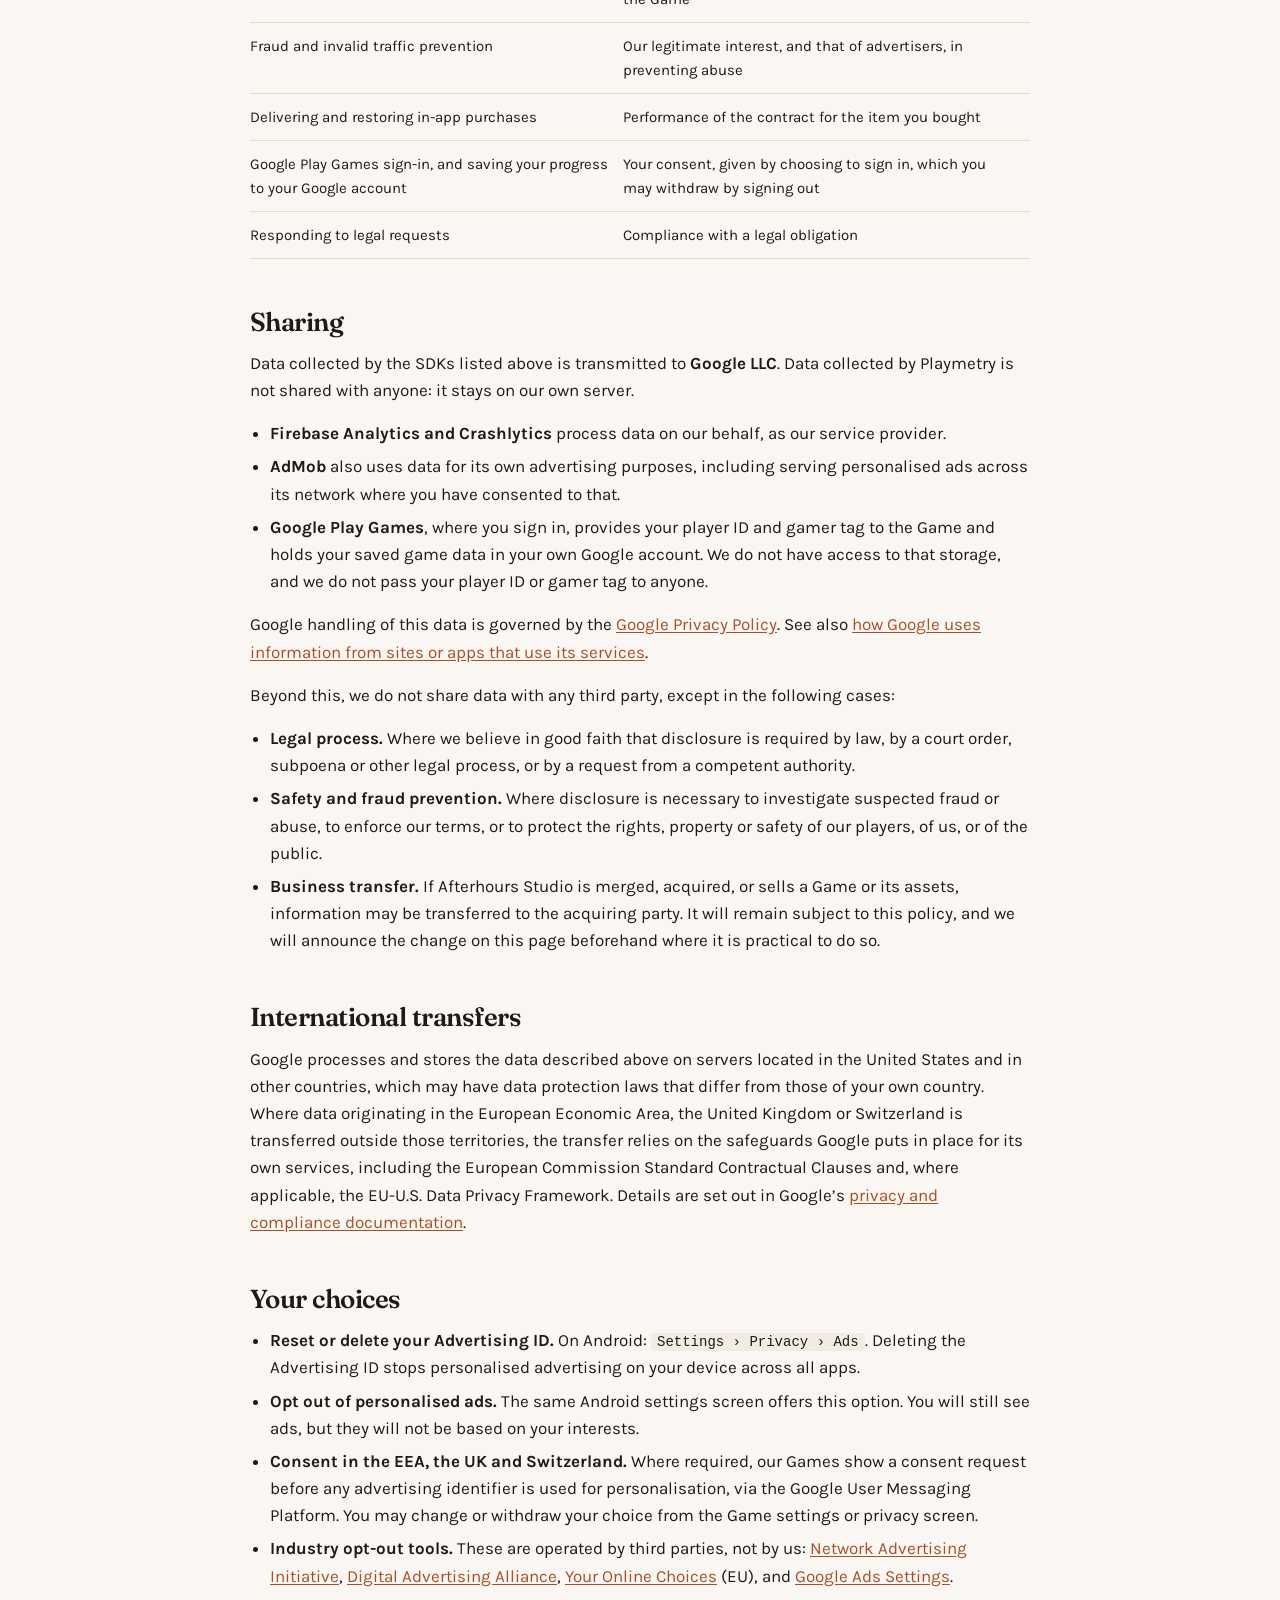
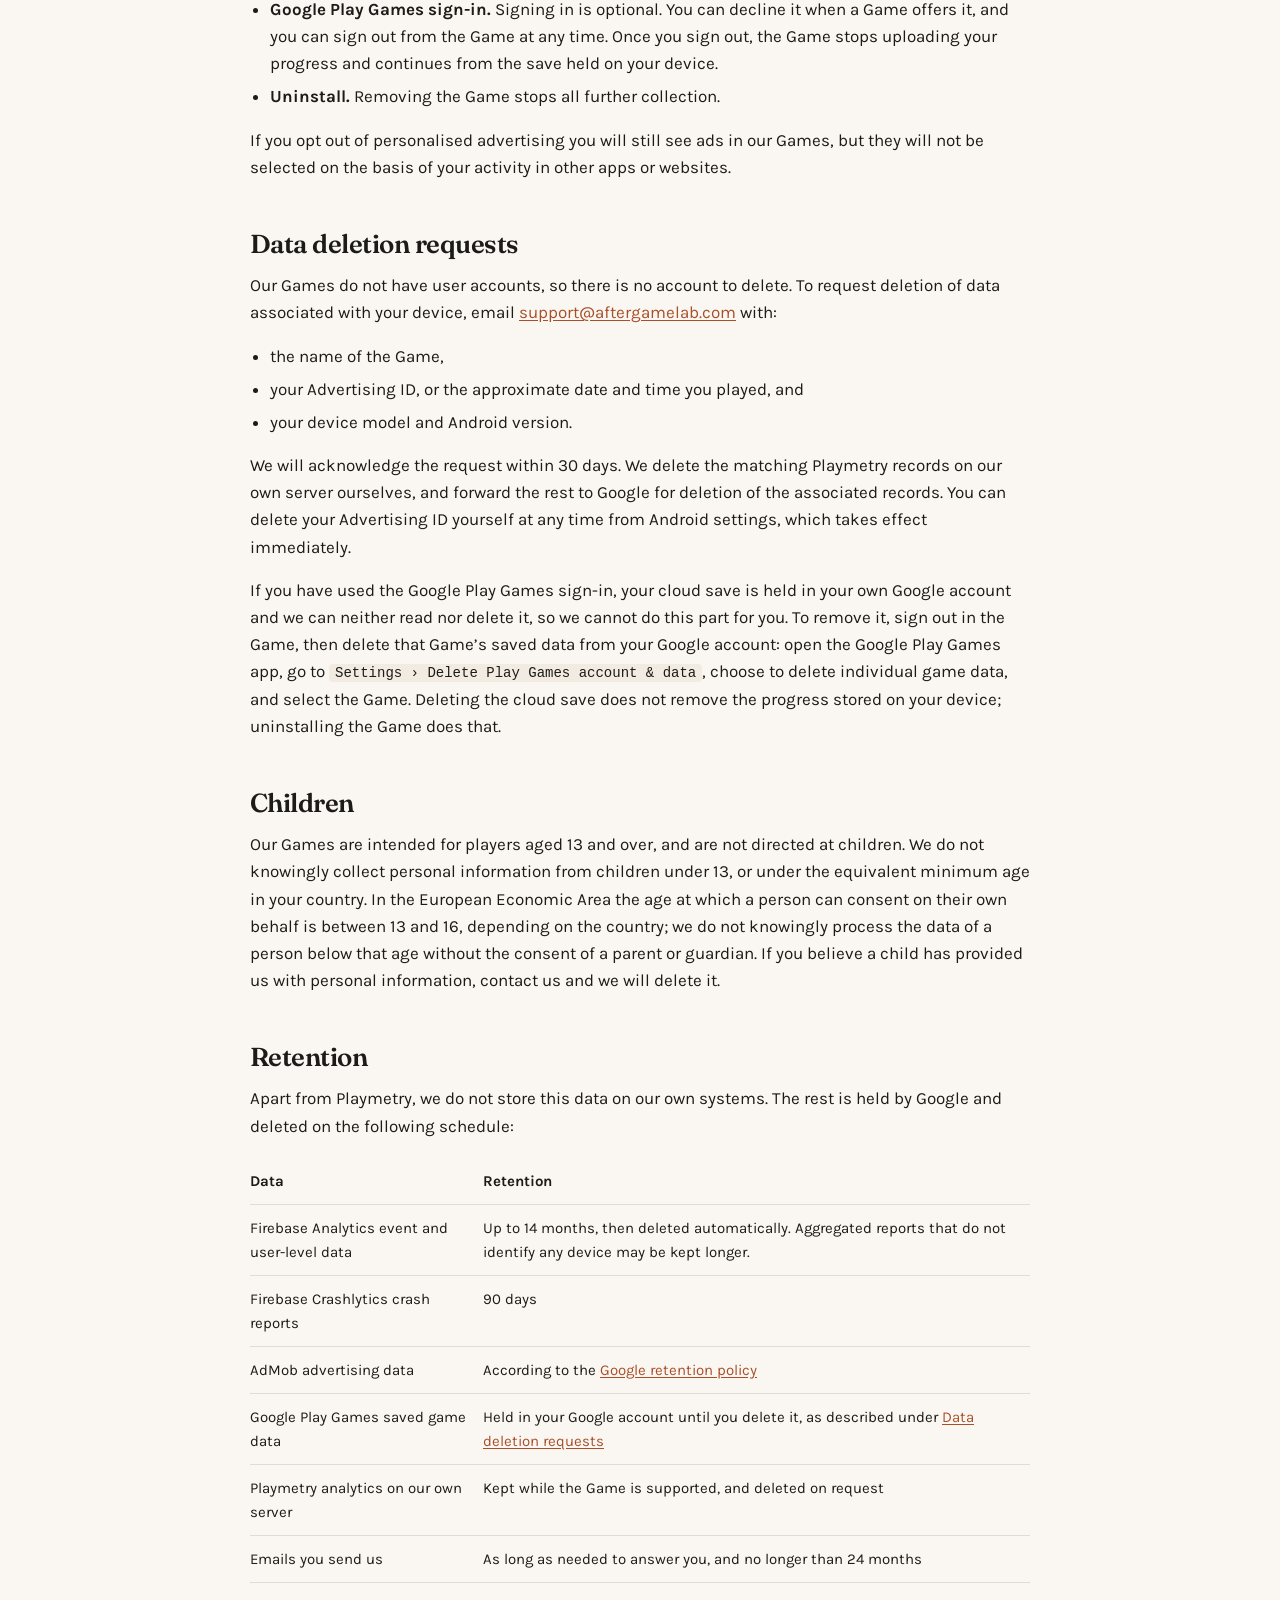
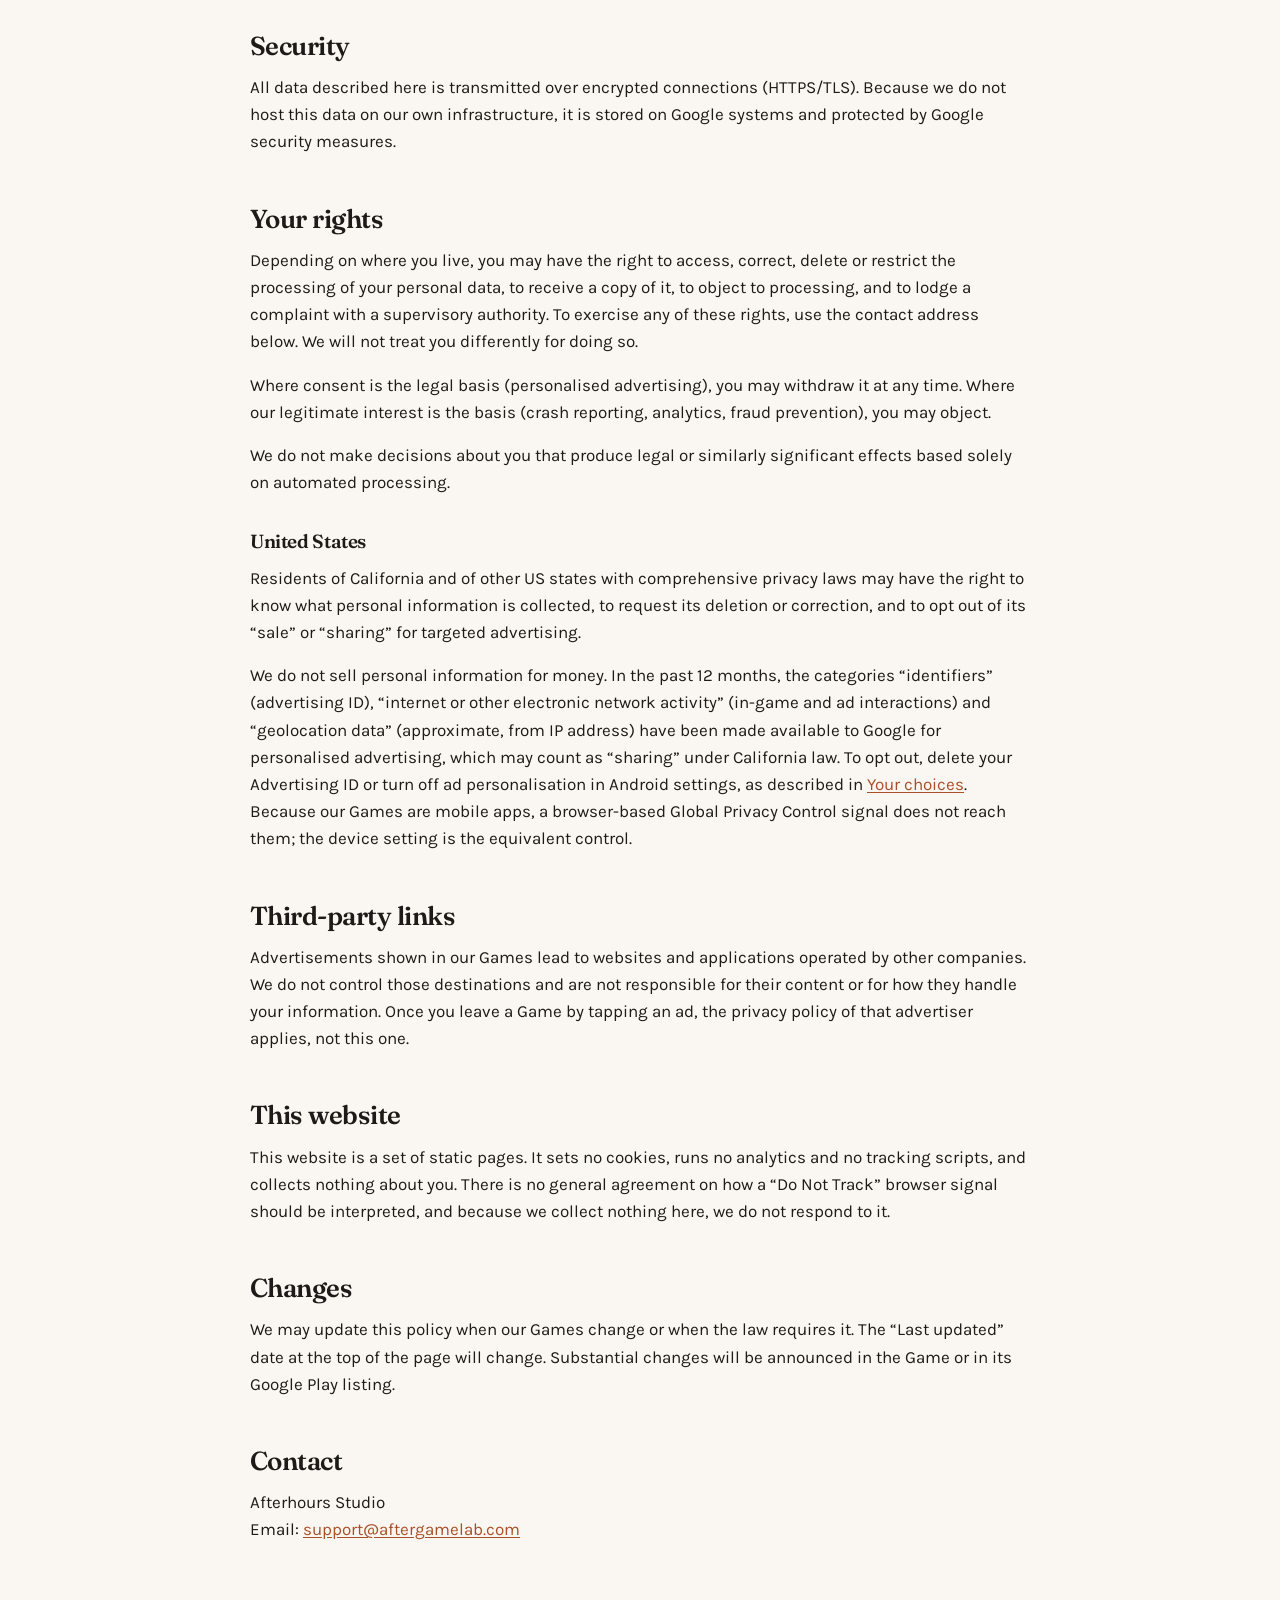
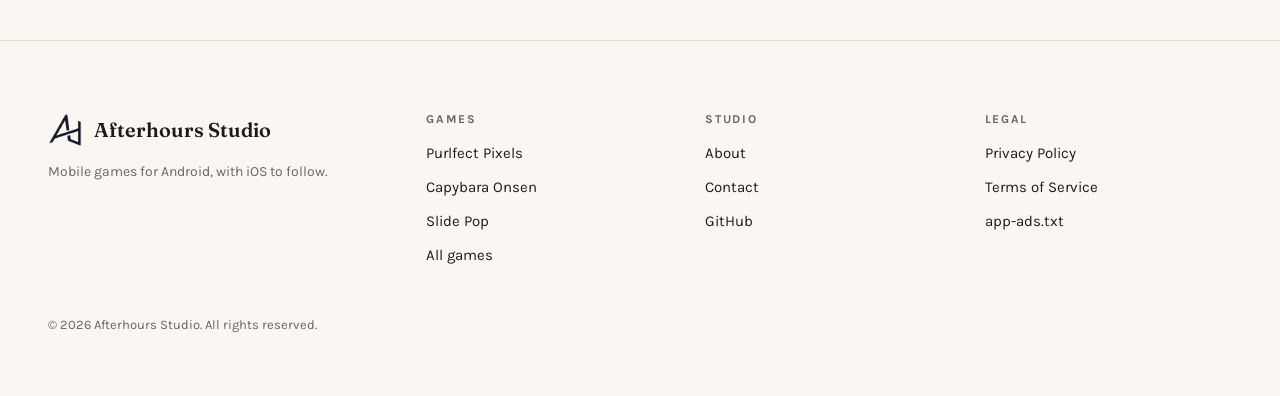
==== commit c1697906: "feat(site): game pages, privacy, terms and the modal in the home style One stylesheet (site.css, the" ====
--- a/privacy/index.html
+++ b/privacy/index.html
@@ -10,19 +10,25 @@
 <link rel="apple-touch-icon" href="/assets/brand/icon-180.png">
 <link rel="preload" href="/assets/fonts/fraunces-var-latin.woff2" as="font" type="font/woff2" crossorigin>
 <link rel="preload" href="/assets/fonts/karla-var-latin.woff2" as="font" type="font/woff2" crossorigin>
-<link rel="stylesheet" href="/assets/css/site.css?v=c8737b5eba">
+<link rel="stylesheet" href="/assets/css/site.css?v=e2967dfac1">
 </head>
 <body>
-<header class="shell masthead" id="top">
-  <a class="wordmark" href="/">Afterhours Studio</a>
-  <nav>
-    <a href="/#games">Games</a>
-    <a href="/privacy/">Privacy</a>
-    <a href="/terms/">Terms</a>
-  </nav>
+<!-- Header and footer: generated by tools/build_games.py. -->
+<!-- HEADER:START -->
+<header class="nav" id="top">
+  <div class="wrap">
+    <a class="brand" href="/" aria-label="Afterhours Studio home"><img src="/assets/brand/icon-180.png" alt="" width="34" height="34"><span>Afterhours Studio</span></a>
+    <nav>
+      <a href="/#games">Games</a>
+      <a href="/#studio">Studio</a>
+      <a href="/#partner">Partners</a>
+      <a class="btn primary" href="mailto:support@aftergamelab.com">Contact</a>
+    </nav>
+  </div>
 </header>
-
-<main class="shell doc">
+<!-- HEADER:END -->
+
+<main class="doc">
 
 <header>
   <p class="eyebrow">Afterhours Studio</p>
@@ -353,13 +359,19 @@
 
 </main>
 
-<footer class="shell">
-  <p class="footer-links">
-    <a href="mailto:support@aftergamelab.com">Contact</a>
-    <a href="https://github.com/Afterhours-Studio" rel="noopener">GitHub</a>
-    <a class="to-top" href="#top">Back to top<svg width="14" height="14" viewBox="0 0 20 20" fill="none" stroke="currentColor" stroke-width="1.9" stroke-linecap="round" stroke-linejoin="round" aria-hidden="true" focusable="false"><path d="M10 16V5M4.5 10.5 10 5l5.5 5.5"/></svg></a>
-  </p>
-  <p class="colophon">Afterhours Studio. Mobile games for Android, with iOS to follow.</p>
+<!-- FOOTER:START -->
+<footer>
+  <div class="wrap">
+    <div>
+      <a class="brand" href="/"><img src="/assets/brand/icon-180.png" alt="" width="34" height="34">Afterhours Studio</a>
+      <p class="small">Mobile games for Android, with iOS to follow.</p>
+    </div>
+    <div><h4>Games</h4><ul><li><a href="/games/purlfect-pixels/">Purlfect Pixels</a></li><li><a href="/games/capybara-onsen/">Capybara Onsen</a></li><li><a href="/games/slide-pop/">Slide Pop</a></li><li><a href="/#games">All games</a></li></ul></div>
+    <div><h4>Studio</h4><ul><li><a href="/#studio">About</a></li><li><a href="mailto:support@aftergamelab.com">Contact</a></li><li><a href="https://github.com/Afterhours-Studio" rel="noopener">GitHub</a></li></ul></div>
+    <div><h4>Legal</h4><ul><li><a href="/privacy/">Privacy Policy</a></li><li><a href="/terms/">Terms of Service</a></li><li><a href="/app-ads.txt">app-ads.txt</a></li></ul></div>
+  </div>
+  <p class="wrap legal">&copy; 2026 Afterhours Studio. All rights reserved.</p>
 </footer>
+<!-- FOOTER:END -->
 </body>
 </html>
--- a/assets/css/site.css
+++ b/assets/css/site.css
@@ -1,526 +1,233 @@
-/* Afterhours Studio site styles.
-   One stylesheet for the home page and the per-game press kits. No build step,
-   no framework, no JavaScript: GitHub Pages serves these files as they are.
-   Fonts are self-hosted so the site makes no third-party request, which is what
-   the privacy policy says. */
-
-@font-face {
-  font-family: "Fraunces";
-  src: url("../fonts/fraunces-var-latin.woff2") format("woff2-variations");
-  font-weight: 100 900;
-  font-display: swap;
-  unicode-range: U+0000-00FF, U+0131, U+0152-0153, U+02BB-02BC, U+02C6, U+02DA,
-    U+02DC, U+0304, U+0308, U+0329, U+2000-206F, U+20AC, U+2122, U+2191, U+2193,
-    U+2212, U+2215, U+FEFF, U+FFFD;
-}
-@font-face {
-  font-family: "Karla";
-  src: url("../fonts/karla-var-latin.woff2") format("woff2-variations");
-  font-weight: 200 800;
-  font-display: swap;
-  unicode-range: U+0000-00FF, U+0131, U+0152-0153, U+02BB-02BC, U+02C6, U+02DA,
-    U+02DC, U+0304, U+0308, U+0329, U+2000-206F, U+20AC, U+2122, U+2191, U+2193,
-    U+2212, U+2215, U+FEFF, U+FFFD;
-}
+/* The one stylesheet for every page: home, /games/<slug>/, privacy and terms.
+   Header, footer, game cards, stats and the game modal are built by tools/build_games.py
+   from tools/games.json; run tools/stamp_css.py after changing this file. */
+@font-face { font-family: "Fraunces"; src: url("/assets/fonts/fraunces-var-latin.woff2") format("woff2-variations"); font-weight: 100 900; font-display: swap; }
+@font-face { font-family: "Karla"; src: url("/assets/fonts/karla-var-latin.woff2") format("woff2-variations"); font-weight: 200 800; font-display: swap; }
 
 :root {
-  --paper: #faf7f2;
-  --raised: #fffdfa;
-  --ink: #1d1b17;
-  --muted: #6b655c;
-  --line: #e3dcd0;
-  --accent: #a94f28;
-  --accent-soft: #f2e4d9;
-  --code-bg: #f1ebe1;
-  --shadow: 0 1px 2px rgba(40, 30, 16, .05), 0 12px 28px -18px rgba(40, 30, 16, .35);
-  --grain: .035;
-  --display: "Fraunces", Georgia, "Times New Roman", serif;
+  --paper: #faf7f2; --raised: #fffdfa; --sunk: #f1ebe1;
+  --ink: #1d1b17; --muted: #6b655c; --line: #e3dcd0;
+  --accent: #a94f28; --accent-ink: #fff8f2; --accent-soft: #f2e4d9;
+  --live: #2f7d4f; --live-soft: #dcefe3;
+  --glow: rgba(169, 79, 40, .18);
+  --shadow: 0 1px 2px rgba(40,30,16,.06), 0 24px 48px -28px rgba(40,30,16,.45);
+  --display: "Fraunces", Georgia, serif;
   --body: "Karla", "Segoe UI", Helvetica, Arial, sans-serif;
-  --gutter: 20px;
-  --measure: 62ch;
-}
-
+  --wrap: 1440px;
+  --gutter: clamp(16px, 4vw, 48px);
+}
 @media (prefers-color-scheme: dark) {
   :root {
-    --paper: #14120f;
-    --raised: #1c1915;
-    --ink: #ece7dd;
-    --muted: #9b9388;
-    --line: #2e2922;
-    --accent: #e39566;
-    --accent-soft: #2a211a;
-    --code-bg: #221e18;
-    --shadow: 0 1px 2px rgba(0, 0, 0, .4), 0 14px 30px -20px rgba(0, 0, 0, .9);
-    --grain: .05;
+    --paper: #13110e; --raised: #1c1915; --sunk: #191612;
+    --ink: #efe9df; --muted: #9d958a; --line: #2e2922;
+    --accent: #e8986a; --accent-ink: #1a110b; --accent-soft: #2b2119;
+    --live: #7fd3a0; --live-soft: #17281e;
+    --glow: rgba(232, 152, 106, .16);
+    --shadow: 0 1px 2px rgba(0,0,0,.5), 0 28px 56px -30px rgba(0,0,0,.95);
   }
 }
 
 * { box-sizing: border-box; }
-
-html { -webkit-text-size-adjust: 100%; scroll-behavior: smooth; }
-
-body {
-  margin: 0;
-  background: var(--paper);
-  color: var(--ink);
-  font: 400 17px/1.65 var(--body);
-  font-variant-numeric: tabular-nums;
-  overflow-x: hidden;
-}
-
-/* A single tiling grain sheet keeps the flat background from reading as a
-   screenshot of a document. It is one inline SVG, so no extra request. */
-body::before {
-  content: "";
-  position: fixed;
-  inset: 0;
-  z-index: -1;
-  pointer-events: none;
-  opacity: var(--grain);
-  background-image: url("data:image/svg+xml;utf8,<svg xmlns='http://www.w3.org/2000/svg' width='160' height='160'><filter id='n'><feTurbulence type='fractalNoise' baseFrequency='.85' numOctaves='3'/></filter><rect width='160' height='160' filter='url(%23n)'/></svg>");
-}
-
-a { color: inherit; }
-a:focus-visible,
-button:focus-visible { outline: 2px solid var(--accent); outline-offset: 3px; border-radius: 3px; }
-
-img { display: block; max-width: 100%; height: auto; }
-
-.shell { width: 100%; max-width: 760px; margin: 0 auto; padding: 0 var(--gutter); }
-
-/* --- masthead ---------------------------------------------------------- */
-
-.masthead {
-  display: flex;
-  /* Centred, not baseline: the wordmark carries the logo as a ::before box,
-     which has no text baseline of its own and dragged the row out of line. */
-  align-items: center;
-  justify-content: space-between;
-  gap: 16px 24px;
-  flex-wrap: nowrap;
-  /* Keep the shell's side gutter: a bare `padding: 28px 0 0` would override it
-     and let the nav run into the edge of a phone screen. */
-  padding: 28px var(--gutter) 0;
-}
-.wordmark {
-  display: inline-flex;
-  align-items: center;
-  gap: 10px;
-  font-family: var(--display);
-  font-variation-settings: "SOFT" 20, "WONK" 1, "opsz" 24;
-  font-weight: 600;
-  font-size: 19px;
-  letter-spacing: -.01em;
-  text-decoration: none;
-}
-/* The studio mark ships as a cream monogram drawn for a dark splash screen.
-   Masking it instead of showing the file lets the page tint it, so it stays
-   legible on paper and on ink. */
-.wordmark::before {
-  content: "";
-  width: 23px;
-  height: 23px;
-  flex: none;
-  background: currentColor;
-  -webkit-mask: url("../brand/logo-mark.png") center / contain no-repeat;
-  mask: url("../brand/logo-mark.png") center / contain no-repeat;
-}
-
-/* The mark sits at the right edge of the studio name, so the two read as one
-   lockup across the measure rather than as a stacked logo. */
-.hero-row {
-  display: flex;
-  align-items: center;
-  justify-content: space-between;
-  gap: 24px;
-  margin: 0 0 20px;
-}
-.hero-row h1 { margin: 0; }
-.hero-mark {
-  flex: none;
-  width: clamp(46px, 9vw, 68px);
-  aspect-ratio: 1;
-  /* Text colour, not the accent: that is the cream the mark is drawn in on the
-     game splash screens, and it keeps the mark readable on paper too. */
-  background: var(--ink);
-  -webkit-mask: url("../brand/logo-mark.png") center / contain no-repeat;
-  mask: url("../brand/logo-mark.png") center / contain no-repeat;
-}
-.masthead nav { display: flex; gap: 18px; font-size: 15px; flex: none; }
-.masthead .wordmark { min-width: 0; white-space: nowrap; }
-.masthead nav a { color: var(--muted); text-decoration: none; }
-.masthead nav a:hover { color: var(--ink); text-decoration: underline; text-underline-offset: 3px; }
-
-/* --- hero -------------------------------------------------------------- */
-
-.hero { padding: 72px 0 56px; }
-.eyebrow {
-  margin: 0 0 18px;
-  font-size: 12px;
-  font-weight: 600;
-  letter-spacing: .16em;
-  text-transform: uppercase;
-  color: var(--accent);
-}
-h1 {
-  font-family: var(--display);
-  font-variation-settings: "SOFT" 30, "WONK" 1, "opsz" 120;
-  font-weight: 600;
-  font-size: clamp(40px, 9vw, 68px);
-  line-height: 1.03;
-  letter-spacing: -.025em;
-  margin: 0 0 20px;
-}
-.lede { margin: 0; max-width: 46ch; font-size: clamp(18px, 2.4vw, 21px); color: var(--muted); }
-
-/* --- section headings -------------------------------------------------- */
-
-.rule {
-  display: flex;
-  align-items: baseline;
-  gap: 16px;
-  margin: 0 0 28px;
-  font-size: 12px;
-  font-weight: 600;
-  letter-spacing: .16em;
-  text-transform: uppercase;
-  color: var(--muted);
-}
-.rule::after { content: ""; flex: 1; height: 1px; background: var(--line); }
-
-/* --- game plates ------------------------------------------------------- */
-
-.games { display: grid; gap: 14px; padding-bottom: 8px; }
-
-.plate {
-  display: grid;
-  grid-template-columns: 76px 1fr;
-  gap: 20px;
-  align-items: start;
-  padding: 20px;
-  background: var(--raised);
-  border: 1px solid var(--line);
-  border-radius: 16px;
-  box-shadow: var(--shadow);
-  text-decoration: none;
-  transition: transform .25s cubic-bezier(.2, .7, .3, 1), border-color .25s, box-shadow .25s;
-}
-.plate:hover { transform: translateY(-3px); border-color: var(--accent); }
-.plate img { width: 76px; height: 76px; border-radius: 19px; border: 1px solid var(--line); }
-.plate-top { display: flex; align-items: center; justify-content: space-between; gap: 12px; margin: 0 0 8px; }
-.plate-top .chip { margin: 0; }
-.go { display: flex; color: var(--accent); transition: transform .25s cubic-bezier(.2, .7, .3, 1); }
-.plate:hover .go { transform: translateX(4px); }
-.plate h2 {
-  font-family: var(--display);
-  font-variation-settings: "SOFT" 20, "WONK" 1, "opsz" 36;
-  font-weight: 600;
-  font-size: 24px;
-  line-height: 1.2;
-  letter-spacing: -.015em;
-  margin: 2px 0 6px;
-}
-.plate p { margin: 0; color: var(--muted); font-size: 16px; }
-
-.chip {
-  display: inline-block;
-  margin: 0 0 10px;
-  padding: 3px 10px;
-  border-radius: 999px;
-  background: var(--accent-soft);
-  color: var(--accent);
-  font-size: 12px;
-  font-weight: 600;
-  letter-spacing: .06em;
-  text-transform: uppercase;
-}
-
-/* --- press kit --------------------------------------------------------- */
-
-.back { display: inline-block; margin: 28px 0 0; color: var(--muted); font-size: 15px; text-decoration: none; }
-.back::before { content: "\2190  "; }
+html { scroll-behavior: smooth; -webkit-text-size-adjust: 100%; }
+body { margin: 0; background: var(--paper); color: var(--ink); font: 400 17px/1.6 var(--body); overflow-x: hidden; }
+img, video { display: block; max-width: 100%; }
+a { color: inherit; text-decoration: none; }
+.wrap { width: min(var(--wrap), 100% - 2 * var(--gutter)); margin-inline: auto; }
+
+.eyebrow { font: 700 12px/1 var(--body); letter-spacing: .16em; text-transform: uppercase; color: var(--accent); margin: 0 0 18px; }
+h1, h2, h3 { font-family: var(--display); font-weight: 600; letter-spacing: -.02em; margin: 0; }
+.section-head { display: flex; align-items: end; justify-content: space-between; gap: 24px; margin-bottom: 32px; }
+.section-head h2 { font-size: clamp(30px, 4vw, 44px); line-height: 1.05; }
+.section-head p { color: var(--muted); margin: 10px 0 0; }
+
+.btn { display: inline-flex; align-items: center; gap: 10px; padding: 13px 22px; border-radius: 999px; font-weight: 700; font-size: 15px; border: 1px solid var(--line); background: var(--raised); transition: transform .15s ease, background .15s ease; }
+.btn:hover { transform: translateY(-1px); }
+.btn.primary { background: var(--accent); color: var(--accent-ink); border-color: transparent; }
+.btn svg { width: 18px; height: 18px; }
+
+/* Nav */
+.nav { position: sticky; top: 0; z-index: 10; backdrop-filter: blur(14px); background: color-mix(in srgb, var(--paper) 82%, transparent); border-bottom: 1px solid color-mix(in srgb, var(--line) 60%, transparent); }
+.nav .wrap { display: flex; align-items: center; justify-content: space-between; height: 68px; }
+.brand { display: flex; align-items: center; gap: 12px; font: 600 20px/1 var(--display); }
+.brand img { width: 34px; height: 34px; filter: invert(1); }
+@media (prefers-color-scheme: dark) { .brand img { filter: none; } }
+.nav nav { display: flex; align-items: center; gap: 28px; font-weight: 600; font-size: 15px; }
+.nav nav a:not(.btn) { color: var(--muted); }
+.nav nav a:not(.btn):hover { color: var(--ink); }
+.nav .btn { padding: 9px 18px; }
+
+/* Hero */
+.hero { position: relative; padding: 72px 0 96px; }
+.hero::before { content: ""; position: absolute; inset: -120px 0 auto; height: 720px; background: radial-gradient(600px 380px at 78% 40%, var(--glow), transparent 70%); pointer-events: none; z-index: -1; }
+.hero .wrap { display: grid; grid-template-columns: 1.1fr .9fr; gap: 56px; align-items: center; }
+.hero h1 { font-size: clamp(44px, 6.4vw, 84px); line-height: .98; }
+.hero h1 em { font-style: italic; color: var(--accent); font-weight: 500; }
+.hero .lede { font-size: 20px; color: var(--muted); max-width: 40ch; margin: 24px 0 34px; }
+.hero .ctas { display: flex; flex-wrap: wrap; gap: 12px; }
+.stats { display: flex; gap: 40px; margin-top: 48px; padding-top: 28px; border-top: 1px solid var(--line); }
+.stats b { display: block; font: 600 34px/1 var(--display); }
+.stats span { color: var(--muted); font-size: 14px; }
+
+.showcase { position: relative; justify-self: center; }
+.phone { width: 290px; aspect-ratio: 9 / 19.5; border-radius: 44px; padding: 10px; background: #0d0c0a; box-shadow: var(--shadow), 0 0 0 1px rgba(255,255,255,.06) inset; }
+.phone video { width: 100%; height: 100%; object-fit: cover; border-radius: 34px; }
+.float { position: absolute; width: 84px; height: 84px; border-radius: 22px; box-shadow: var(--shadow); animation: bob 6s ease-in-out infinite; }
+.float.a { left: -70px; top: 14%; }
+.float.b { right: -64px; top: 38%; animation-delay: -2s; }
+.float.c { left: -40px; bottom: 10%; animation-delay: -4s; }
+@keyframes bob { 50% { transform: translateY(-12px) rotate(-2deg); } }
+
+/* Live games */
+.live { padding: 40px 0 96px; }
+.live-grid { display: grid; grid-template-columns: repeat(auto-fit, minmax(300px, 1fr)); gap: 24px; }
+.live-card { position: relative; border-radius: 28px; overflow: hidden; background: var(--raised); border: 1px solid var(--line); box-shadow: var(--shadow); display: flex; flex-direction: column; }
+.live-card .art { aspect-ratio: 1024 / 500; overflow: hidden; }
+.live-card .art img { width: 100%; height: 100%; object-fit: cover; transition: transform .5s ease; }
+.live-card:hover .art img { transform: scale(1.04); }
+.live-card .body { display: grid; gap: 14px; padding: 0 24px 24px; align-items: start; }
+.live-card .icon { position: relative; z-index: 1; width: 72px; height: 72px; border-radius: 18px; margin-top: -36px; border: 4px solid var(--raised); box-shadow: var(--shadow); }
+.live-card h3 { font-size: 26px; }
+.live-card h3 a:hover { color: var(--accent); }
+.live-card p { color: var(--muted); margin: 6px 0 18px; }
+.chip { display: inline-flex; align-items: center; gap: 6px; font: 700 11px/1 var(--body); letter-spacing: .12em; text-transform: uppercase; padding: 6px 10px; border-radius: 999px; background: var(--accent-soft); color: var(--accent); }
+.chip.on { background: var(--live-soft); color: var(--live); }
+.chip.on::before { content: ""; width: 6px; height: 6px; border-radius: 50%; background: currentColor; }
+.sep { display: inline-block; width: 1px; height: .85em; margin: 0 .6em; background: currentColor; opacity: .4; vertical-align: -.08em; }
+.meta .sep { margin: 0; }
+.meta { display: flex; gap: 10px; align-items: center; margin-bottom: 8px; color: var(--muted); font-size: 14px; }
+.play { white-space: nowrap; display: inline-flex; align-items: center; gap: 10px; padding: 10px 16px 10px 12px; border-radius: 12px; background: var(--ink); color: var(--paper); font-weight: 700; font-size: 14px; }
+.play svg { width: 20px; height: 20px; }
+
+/* More games: one row that scrolls sideways */
+.more-head { display: flex; align-items: baseline; justify-content: space-between; gap: 16px; margin: 64px 0 20px; }
+.more-head h2 { font-size: clamp(24px, 2.6vw, 30px); }
+.more-head p { color: var(--muted); margin: 0; font-size: 15px; }
+.more-row { display: grid; grid-auto-flow: column; grid-auto-columns: minmax(260px, calc((100% - 3 * 20px) / 4)); gap: 20px; overflow-x: auto; scroll-snap-type: x mandatory; overscroll-behavior-x: contain; padding: 4px 4px 18px; margin: -4px -4px 0; scrollbar-width: thin; scrollbar-color: var(--line) transparent; }
+.more-row > a { scroll-snap-align: start; }
+.dev-card { border-radius: 22px; overflow: hidden; background: var(--raised); border: 1px solid var(--line); transition: transform .2s ease, box-shadow .2s ease; }
+.dev-card:hover { transform: translateY(-4px); box-shadow: var(--shadow); }
+.dev-card .art { aspect-ratio: 1024 / 500; overflow: hidden; position: relative; }
+.dev-card .art img, .dev-card .art video { width: 100%; height: 100%; object-fit: cover; }
+.dev-card .art .chip { position: absolute; left: 12px; top: 12px; backdrop-filter: blur(8px); background: color-mix(in srgb, var(--raised) 85%, transparent); }
+.dev-card .body { padding: 18px 18px 22px; }
+.dev-card .row { display: flex; align-items: center; gap: 12px; margin-bottom: 8px; }
+.dev-card .row img { width: 40px; height: 40px; border-radius: 11px; }
+.dev-card h3 { font-size: 20px; }
+.dev-card .genre { color: var(--muted); font-size: 13px; }
+.dev-card p { color: var(--muted); font-size: 15px; margin: 0; }
+
+/* Studio: story on the left, the three pillars stacked on the right at equal heights */
+.studio { padding: 110px 0; }
+.studio .wrap { display: grid; grid-template-columns: 1.1fr .9fr; gap: 64px; align-items: stretch; }
+.studio h2 { font-size: clamp(28px, 3.2vw, 40px); line-height: 1.08; margin-bottom: 24px; }
+.studio .copy p:not(.eyebrow) { color: var(--muted); font-size: 18px; margin: 0 0 16px; max-width: 60ch; }
+.pillars { display: grid; grid-template-rows: repeat(3, 1fr); gap: 16px; }
+.pillar { display: flex; align-items: center; gap: 20px; padding: 22px 26px; border-radius: 20px; border: 1px solid var(--line); background: var(--raised); }
+.pillar .n { font: 600 22px/1 var(--display); color: var(--accent); flex-shrink: 0; width: 2ch; }
+.pillar h3 { font-size: 19px; margin: 0 0 4px; }
+.pillar p { font-size: 15px; color: var(--muted); margin: 0; }
+
+/* Partner band */
+.partner .wrap { border-radius: 32px; padding: 56px; background: var(--accent); color: var(--accent-ink); display: flex; align-items: center; justify-content: space-between; gap: 32px; position: relative; overflow: hidden; }
+.partner .wrap::after { content: ""; position: absolute; right: -80px; top: -80px; width: 320px; height: 320px; background: url("/assets/brand/logo-mark.png") center / contain no-repeat; opacity: .12; }
+.partner h2 { font-size: clamp(28px, 3.4vw, 40px); }
+.partner p { margin: 10px 0 0; opacity: .85; max-width: 52ch; }
+.partner .btn { background: var(--accent-ink); color: var(--accent); border: 0; flex-shrink: 0; }
+
+/* Footer */
+footer { padding: 72px 0 48px; margin-top: 96px; border-top: 1px solid var(--line); }
+footer .wrap { display: grid; grid-template-columns: 1.4fr repeat(3, 1fr); gap: 32px; }
+footer h4 { font: 700 12px/1 var(--body); letter-spacing: .14em; text-transform: uppercase; color: var(--muted); margin: 0 0 16px; }
+footer ul { list-style: none; padding: 0; margin: 0; display: grid; gap: 10px; font-size: 15px; }
+footer ul a:hover { color: var(--accent); }
+footer .small { color: var(--muted); font-size: 14px; margin-top: 14px; white-space: nowrap; }
+.legal { margin-top: 48px; color: var(--muted); font-size: 13px; }
+
+/* Game card: the same body in the home page modal and on /games/<slug>/ (tools/build_games.py card()) */
+.game-card .card-head { display: grid; grid-template-columns: 76px 1fr; gap: 18px; align-items: center; margin: 0 0 24px; }
+.game-card .card-head img { width: 76px; height: 76px; border-radius: 20px; box-shadow: var(--shadow); }
+.game-card .card-head .meta { margin-bottom: 10px; }
+.game-card .card-head h1, .game-card .card-head h2 { font-size: clamp(28px, 4vw, 38px); line-height: 1.05; }
+.game-card .media { position: relative; border-radius: 20px; overflow: hidden; background: var(--sunk); border: 1px solid var(--line); }
+.game-card .media img, .game-card .media video { position: absolute; inset: 0; width: 100%; height: 100%; border: 0; object-fit: cover; }
+.game-card .media.feature-art { aspect-ratio: 1024 / 500; }
+.game-card .media.gameplay { aspect-ratio: 9 / 16; width: min(100%, 280px); margin: 0 auto; background: #000; border-radius: 28px; border: 6px solid #0d0c0a; }
+.game-card .media.gameplay video { object-fit: contain; }
+.game-card .card-about { margin: 20px 0; font-size: 17px; }
+.game-card .card-points { list-style: none; margin: 0 0 24px; padding: 18px 0 0; border-top: 1px solid var(--line); display: grid; gap: 10px; }
+.game-card .card-points li { position: relative; padding-left: 22px; font-size: 15px; line-height: 1.45; color: var(--muted); }
+.game-card .card-points li::before { content: ""; position: absolute; left: 2px; top: .5em; width: 8px; height: 8px; border-radius: 50%; background: var(--accent); }
+.game-card .actions { display: flex; flex-wrap: wrap; align-items: center; gap: 10px; margin: 0; }
+.play.disabled { background: transparent; color: var(--muted); border: 1px solid var(--line); cursor: not-allowed; pointer-events: none; }
+.game-card .note { margin: 12px 0 0; font-size: 14px; color: var(--muted); }
+@media (min-width: 600px) {
+  .game-card .card-body.has-video { display: grid; grid-template-columns: 240px 1fr; gap: 28px; align-items: stretch; }
+  .game-card .card-body.has-video .media.gameplay { width: 100%; }
+  .game-card .card-body.has-video .card-about { margin-top: 0; }
+  .game-card .card-body.has-video .card-text { display: flex; flex-direction: column; }
+  .game-card .card-body.has-video .actions { margin-top: auto; }
+}
+
+/* Game modal: clicking a game card on the home page opens its card here */
+.game-modal { width: min(680px, calc(100vw - 32px)); max-height: calc(100dvh - 32px); padding: 32px; border: 1px solid var(--line); border-radius: 28px; background: var(--raised); color: var(--ink); box-shadow: 0 32px 80px -24px rgba(0,0,0,.6); overflow: auto; overscroll-behavior: contain; }
+.game-modal::backdrop { background: rgba(14, 12, 10, .6); backdrop-filter: blur(6px); }
+.game-modal[open] { animation: modal-in .28s cubic-bezier(.2, .7, .3, 1); }
+@keyframes modal-in { from { opacity: 0; transform: translateY(14px) scale(.98); } }
+html:has(.game-modal[open]) { overflow: hidden; }
+.game-modal .card-head { padding-right: 40px; }
+.game-modal-close { position: absolute; top: 18px; right: 18px; width: 38px; height: 38px; border: 1px solid var(--line); border-radius: 50%; background: var(--paper); color: var(--muted); font-size: 22px; line-height: 1; cursor: pointer; }
+.game-modal-close:hover { color: var(--ink); border-color: var(--accent); }
+
+/* Game page (/games/<slug>/): the card on its own panel */
+.page-main { width: min(880px, 100% - 2 * var(--gutter)); margin: 40px auto 0; }
+.back { display: inline-flex; align-items: center; gap: 8px; color: var(--muted); font-weight: 600; font-size: 15px; margin-bottom: 20px; }
 .back:hover { color: var(--ink); }
-
-.kit-head { display: grid; grid-template-columns: 104px 1fr; gap: 24px; align-items: start; padding: 40px 0 36px; }
-.kit-head img { width: 104px; height: 104px; border-radius: 26px; border: 1px solid var(--line); box-shadow: var(--shadow); }
-.kit-head h1 { font-size: clamp(32px, 7vw, 46px); margin-bottom: 12px; }
-.kit-head p { margin: 0; color: var(--muted); max-width: 42ch; }
-
-.feature { border: 1px solid var(--line); border-radius: 14px; overflow: hidden; margin: 0 0 48px; }
-
-section { margin: 0 0 48px; }
-
-.facts { width: 100%; border-collapse: collapse; font-size: 15px; }
-.facts th, .facts td { text-align: left; vertical-align: top; padding: 11px 0; border-bottom: 1px solid var(--line); }
-.facts th { width: 38%; font-weight: 400; color: var(--muted); padding-right: 16px; }
-.facts code { font-size: 14px; }
-
-/* A rail rather than a grid: phone screenshots are tall, and six of them in a
-   grid would push everything else off the page. */
-.rail {
-  display: flex;
-  gap: 14px;
-  overflow-x: auto;
-  padding-bottom: 14px;
-  margin: 0 calc(var(--gutter) * -1);
-  padding-inline: var(--gutter);
-  scroll-snap-type: x mandatory;
-  /* The rail bleeds to the screen edge and pads itself back to the text column.
-     Without a matching scroll-padding the snap points ignore that padding, so
-     scrolling to the start parks the first shot against the bare edge, out of
-     line with everything above it. */
-  scroll-padding-inline: var(--gutter);
-}
-/* The platform scrollbar is a wide grey trough with stepper arrows on Windows,
-   which sits badly under the screenshots. Chromium only honours
-   ::-webkit-scrollbar while `scrollbar-width` is unset, so the standard
-   properties are kept for the engines that have no pseudo-element. */
-@supports not selector(::-webkit-scrollbar) {
-  .rail { scrollbar-width: thin; scrollbar-color: var(--line) transparent; }
-}
-.rail::-webkit-scrollbar { height: 8px; }
-.rail::-webkit-scrollbar-track { background: transparent; }
-.rail::-webkit-scrollbar-thumb {
-  background: var(--line);
-  border-radius: 999px;
-  transition: background .2s;
-}
-.rail:hover::-webkit-scrollbar-thumb { background: var(--muted); }
-.rail::-webkit-scrollbar-thumb:active { background: var(--accent); }
-.rail img {
-  flex: 0 0 auto;
-  width: 168px;
-  border-radius: 12px;
-  border: 1px solid var(--line);
-  scroll-snap-align: start;
-}
-
-.copy { max-width: var(--measure); }
-.copy h3 {
-  font-family: var(--display);
-  font-variation-settings: "SOFT" 20, "opsz" 24;
-  font-weight: 600;
-  font-size: 18px;
-  letter-spacing: .01em;
-  margin: 28px 0 8px;
-}
-.copy p { margin: 0 0 14px; }
-.copy ul { margin: 0 0 14px; padding-left: 20px; color: var(--muted); }
-
-.actions { display: flex; flex-wrap: wrap; gap: 10px; }
-.btn {
-  display: inline-block;
-  padding: 11px 18px;
-  border-radius: 10px;
-  border: 1px solid var(--line);
-  background: var(--raised);
-  font-size: 15px;
-  font-weight: 600;
-  text-decoration: none;
-  transition: border-color .2s, transform .2s;
-}
-.btn:hover { border-color: var(--accent); transform: translateY(-1px); }
-.btn.primary { background: var(--accent); border-color: var(--accent); color: var(--paper); }
-.btn.primary:hover { filter: brightness(1.08); }
-.note { margin: 12px 0 0; font-size: 14px; color: var(--muted); }
-
-/* --- long-form documents (privacy, terms) ------------------------------ */
-
-.doc { padding-bottom: 16px; }
-.doc > header { border-bottom: 1px solid var(--line); padding: 0 0 26px; margin: 44px 0 34px; }
-.doc > header h1 { font-size: clamp(32px, 6.5vw, 46px); margin: 0 0 12px; }
-.doc .meta { margin: 0; color: var(--muted); font-size: 14px; }
-.doc h2 {
-  font-family: var(--display);
-  font-variation-settings: "SOFT" 20, "WONK" 1, "opsz" 36;
-  font-weight: 600;
-  font-size: 25px;
-  line-height: 1.25;
-  letter-spacing: -.015em;
-  margin: 44px 0 12px;
-}
-.doc h3 {
-  font-family: var(--display);
-  font-variation-settings: "SOFT" 20, "opsz" 24;
-  font-weight: 600;
-  font-size: 18px;
-  margin: 30px 0 8px;
-}
-.doc p, .doc li { max-width: var(--measure); }
+.page-card { padding: 40px; border-radius: 28px; border: 1px solid var(--line); background: var(--raised); box-shadow: var(--shadow); }
+
+/* Legal pages (privacy, terms) */
+.doc { width: min(780px, 100% - 2 * var(--gutter)); margin: 0 auto; }
+.doc > header { padding: 64px 0 28px; margin-bottom: 36px; border-bottom: 1px solid var(--line); }
+.doc > header h1 { font-size: clamp(36px, 5vw, 56px); line-height: 1.02; margin: 0 0 14px; }
+.doc .meta { color: var(--muted); font-size: 14px; margin: 0; }
+.doc h2 { font-size: 26px; line-height: 1.2; margin: 48px 0 12px; }
+.doc h3 { font-size: 19px; margin: 30px 0 8px; }
 .doc p { margin: 0 0 16px; }
-.doc ul { padding-left: 20px; }
+.doc ul { padding-left: 20px; margin: 0 0 16px; }
 .doc li { margin: 6px 0; }
-.doc a { color: var(--accent); text-underline-offset: 2px; }
-.doc table {
-  width: 100%;
-  border-collapse: collapse;
-  margin: 18px 0 24px;
-  font-size: 15px;
-  display: block;
-  overflow-x: auto;
-  scrollbar-width: thin;
-  scrollbar-color: var(--line) transparent;
-}
+.doc p a, .doc li a, .doc td a { color: var(--accent); text-decoration: underline; text-underline-offset: 2px; }
+.doc table { width: 100%; border-collapse: collapse; margin: 18px 0 24px; font-size: 15px; display: block; overflow-x: auto; scrollbar-width: thin; scrollbar-color: var(--line) transparent; }
 .doc th, .doc td { text-align: left; padding: 11px 14px 11px 0; border-bottom: 1px solid var(--line); vertical-align: top; }
-.doc th { font-weight: 600; white-space: nowrap; }
-.doc code { background: var(--code-bg); padding: 1px 6px; border-radius: 4px; font-size: 14px; }
-
-/* --- footer ------------------------------------------------------------ */
-
-footer { border-top: 1px solid var(--line); margin-top: 24px; padding: 28px 0 56px; }
-.footer-links { display: flex; flex-wrap: wrap; align-items: center; gap: 12px 22px; font-size: 15px; margin: 0 0 14px; }
-.footer-links a { color: var(--muted); text-decoration: none; }
-.footer-links a:hover { color: var(--ink); text-decoration: underline; text-underline-offset: 3px; }
-
-/* Pushed to the far end of the row, so the two links stay left and the control
-   that moves the page sits on its own side. Styled as a link like its
-   neighbours, not as a button. */
-.to-top { margin-left: auto; }
-/* Kept out of the flex flow so the hover underline runs the way it does on the
-   plain links beside it, rather than stretching across the icon gap. */
-.to-top svg { vertical-align: -2px; margin-left: 6px; }
-.colophon { margin: 0; font-size: 14px; color: var(--muted); }
-
-/* --- entrance ---------------------------------------------------------- */
-
-.rise { animation: rise .7s cubic-bezier(.2, .7, .3, 1) backwards; }
-.rise:nth-child(2) { animation-delay: .07s; }
-.rise:nth-child(3) { animation-delay: .14s; }
-.rise:nth-child(4) { animation-delay: .21s; }
-@keyframes rise {
-  from { opacity: 0; transform: translateY(12px); }
-  to { opacity: 1; transform: none; }
-}
-
-@media (prefers-reduced-motion: reduce) {
-  html { scroll-behavior: auto; }
-  *, *::before, *::after {
-    animation-duration: .001ms !important;
-    animation-delay: 0ms !important;
-    transition-duration: .001ms !important;
-  }
-}
-
+.doc th { font-weight: 700; white-space: nowrap; }
+.doc code { background: var(--sunk); padding: 1px 6px; border-radius: 4px; font-size: 14px; }
+
+@media (max-width: 980px) {
+  .hero .wrap, .studio .wrap { grid-template-columns: 1fr; }
+  .showcase { margin-top: 24px; }
+  .partner .wrap { flex-direction: column; align-items: flex-start; padding: 40px; }
+}
 @media (max-width: 640px) {
-  /* Keep the masthead on one line at phone width: the wordmark and the three
-     links both shrink rather than letting the nav wrap under the logo. */
-  .masthead { gap: 10px; padding-top: 22px; }
-  .wordmark { font-size: 16px; gap: 8px; }
-  .wordmark::before { width: 19px; height: 19px; }
-  .masthead nav { gap: 11px; font-size: 13px; }
-}
-
-/* Narrower than a 360 px phone the name and the three links start to collide.
-   The mark alone carries the link home; the text stays in the DOM, so the
-   accessible name is unchanged. */
-@media (max-width: 352px) {
-  .wordmark { font-size: 0; }
-  .wordmark::before { width: 22px; height: 22px; }
-}
-
-@media (max-width: 540px) {
-  .hero { padding: 48px 0 40px; }
-  .plate { grid-template-columns: 60px 1fr; gap: 16px; padding: 16px; }
-  .plate img { width: 60px; height: 60px; border-radius: 15px; }
-  .plate h2 { font-size: 21px; }
-  .kit-head { grid-template-columns: 1fr; gap: 18px; padding-top: 30px; }
-  .kit-head img { width: 84px; height: 84px; border-radius: 21px; }
-  .facts th { width: 44%; }
-}
-
-/* --- game card (modal on the home page, and /games/<slug>/) ---------------
-   Built by tools/build_games.py from tools/games.json. Short on purpose: who
-   the game is, a video frame, two lines about it and the store link. */
-.card-head { display: grid; grid-template-columns: 72px 1fr; gap: 18px; align-items: center; margin: 0 0 20px; }
-.card-head img { width: 72px; height: 72px; border-radius: 18px; border: 1px solid var(--line); box-shadow: var(--shadow); }
-.card-head .chip { margin: 0 0 6px; }
-.card-head h1, .card-head h2 {
-  font-family: var(--display);
-  font-variation-settings: "SOFT" 20, "WONK" 1, "opsz" 48;
-  font-weight: 600;
-  font-size: clamp(26px, 5vw, 34px);
-  line-height: 1.1;
-  letter-spacing: -.02em;
-  margin: 0;
-}
-.card-meta { margin: 4px 0 0; color: var(--muted); font-size: 14px; }
-.card-about { margin: 18px 0 20px; max-width: var(--measure); }
-.media {
-  position: relative;
-  border: 1px solid var(--line);
-  border-radius: 14px;
-  overflow: hidden;
-  background: var(--code-bg);
-}
-.media img, .media video { position: absolute; inset: 0; width: 100%; height: 100%; border: 0; object-fit: cover; }
-.media.feature-art { aspect-ratio: 1024 / 500; }
-/* Gameplay is captured on a phone, 9:16: shown upright like the phone it came from. */
-.media.gameplay { aspect-ratio: 9 / 16; width: min(100%, 280px); margin: 0 auto; background: #000; }
-.media.gameplay video { object-fit: contain; }
-.card-body.has-video .card-about { margin-top: 18px; }
-@media (min-width: 600px) {
-  .card-body.has-video { display: grid; grid-template-columns: 240px 1fr; gap: 24px; align-items: start; }
-  .card-body.has-video .media.gameplay { width: 100%; }
-  .card-body.has-video .card-about { margin-top: 0; }
-}
-.game-page { padding: 32px 0 8px; }
-
-.game-modal {
-  width: min(620px, calc(100vw - 2 * var(--gutter)));
-  max-height: calc(100dvh - 32px);
-  padding: 26px;
-  border: 1px solid var(--line);
-  border-radius: 18px;
-  background: var(--raised);
-  color: var(--ink);
-  box-shadow: 0 24px 60px -20px rgba(0, 0, 0, .55);
-  overflow: auto;
-}
-.game-modal::backdrop { background: rgba(14, 12, 10, .55); backdrop-filter: blur(3px); }
-.game-modal[open] { animation: modal-in .28s cubic-bezier(.2, .7, .3, 1); }
-.game-modal .note { margin-bottom: 0; }
-.game-modal .actions { margin-bottom: 0; }
-.game-modal-close {
-  position: absolute;
-  top: 12px;
-  right: 12px;
-  width: 36px;
-  height: 36px;
-  border: 1px solid var(--line);
-  border-radius: 50%;
-  background: var(--paper);
-  color: var(--muted);
-  font-size: 22px;
-  line-height: 1;
-  cursor: pointer;
-}
-.game-modal-close:hover { color: var(--ink); border-color: var(--accent); }
-.game-modal .card-head { padding-right: 36px; }
-@keyframes modal-in { from { opacity: 0; transform: translateY(14px) scale(.98); } }
-@media (max-width: 480px) {
-  .game-modal { padding: 20px; }
-  .card-head { grid-template-columns: 60px 1fr; gap: 14px; }
-  .card-head img { width: 60px; height: 60px; border-radius: 15px; }
-}
-@media (prefers-reduced-motion: reduce) { .game-modal[open] { animation: none; } }
-/* While a game card is open the page behind it stays still: no scrolling under
-   the modal, and the modal's own scroll never chains to the page. The stable
-   gutter keeps the page from jumping sideways when its scrollbar goes away. */
-html { scrollbar-gutter: stable; }
-html:has(.game-modal[open]) { overflow: hidden; }
-.game-modal { overscroll-behavior: contain; }
-/* A store the game is not on yet: shown, greyed out, not a link. */
-.btn.disabled { color: var(--muted); opacity: .55; cursor: not-allowed; pointer-events: none; }
-/* Two or three points under the blurb, so the text side holds its own beside the tall clip. */
-.card-points { list-style: none; margin: 0 0 22px; padding: 16px 0 0; border-top: 1px solid var(--line); display: grid; gap: 10px; }
-.card-points li { position: relative; padding-left: 20px; font-size: 15px; line-height: 1.45; color: var(--muted); }
-.card-points li::before {
-  content: ""; position: absolute; left: 2px; top: .55em;
-  width: 7px; height: 7px; border-radius: 50%; background: var(--accent);
-}
-@media (min-width: 600px) {
-  /* Beside the clip the text runs the clip's full height: the store buttons sit level with its bottom edge. */
-  .card-body.has-video { align-items: stretch; }
-  .card-body.has-video .card-text { display: flex; flex-direction: column; }
-  .card-body.has-video .actions { margin-top: auto; }
-}
+  .nav .brand span { display: none; }
+  .game-modal { padding: 22px; border-radius: 22px; }
+  .game-card .card-head { grid-template-columns: 60px 1fr; gap: 14px; }
+  .game-card .card-head img { width: 60px; height: 60px; border-radius: 16px; }
+  .page-card { padding: 22px; border-radius: 22px; }
+  .nav nav { gap: 18px; font-size: 14px; }
+  .nav nav a:not(.btn) { padding: 12px 0; }
+  .nav .btn { padding: 9px 14px; }
+  .hero { padding-top: 48px; }
+  .stats { gap: 24px; }
+  .live-grid { grid-template-columns: 1fr; }
+  .more-head { flex-direction: column; gap: 4px; margin-top: 48px; }
+  .more-row { grid-auto-columns: 78%; }
+  .float { width: 64px; height: 64px; border-radius: 16px; }
+  .float.a, .float.c { left: -24px; } .float.b { right: -24px; }
+  .phone { width: 240px; }
+  .section-head { flex-direction: column; align-items: start; }
+  .partner .wrap { padding: 32px 24px; }
+  footer .wrap { grid-template-columns: 1fr 1fr; }
+  footer .wrap > div:first-child { grid-column: 1 / -1; }
+  footer ul { gap: 2px; }
+  footer .small { white-space: normal; }
+  footer ul a { display: block; padding: 10px 0; }
+}
+@media (prefers-reduced-motion: reduce) { .float, .game-modal[open] { animation: none; } * { transition: none !important; } }
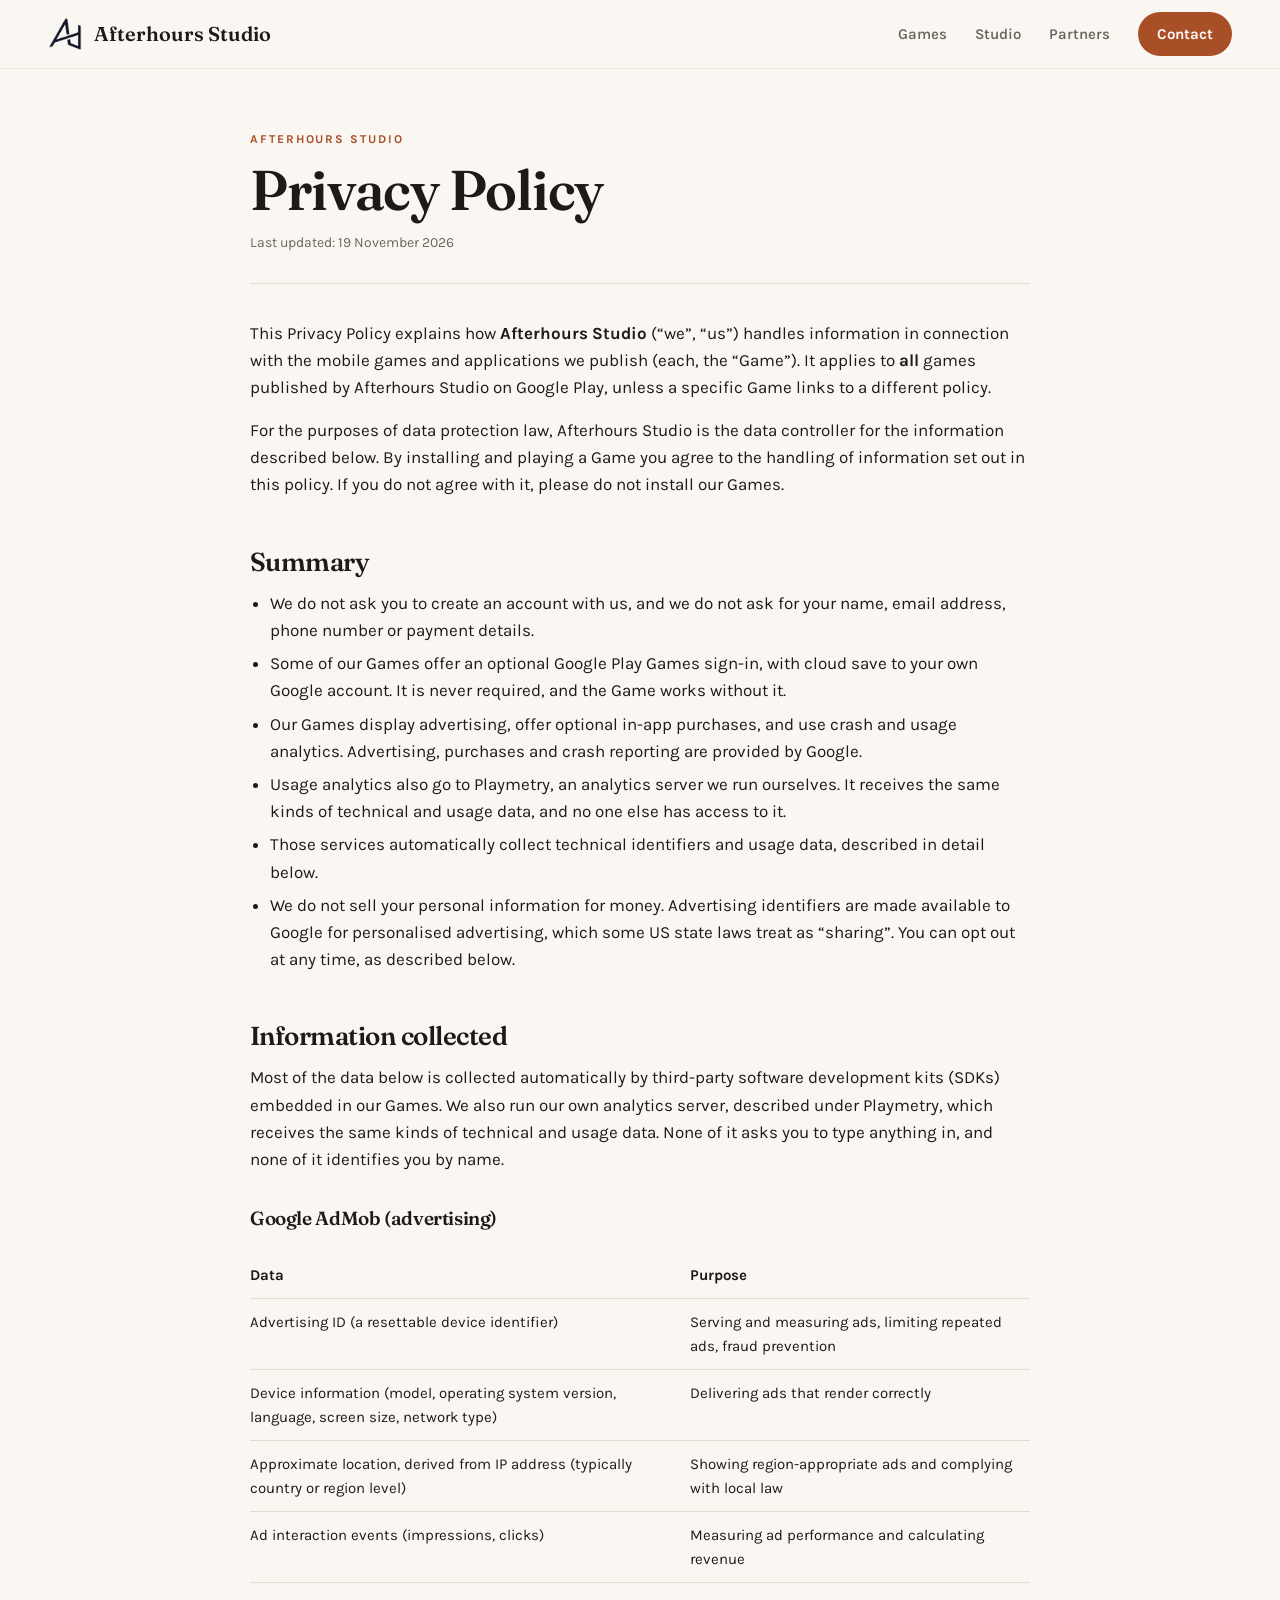
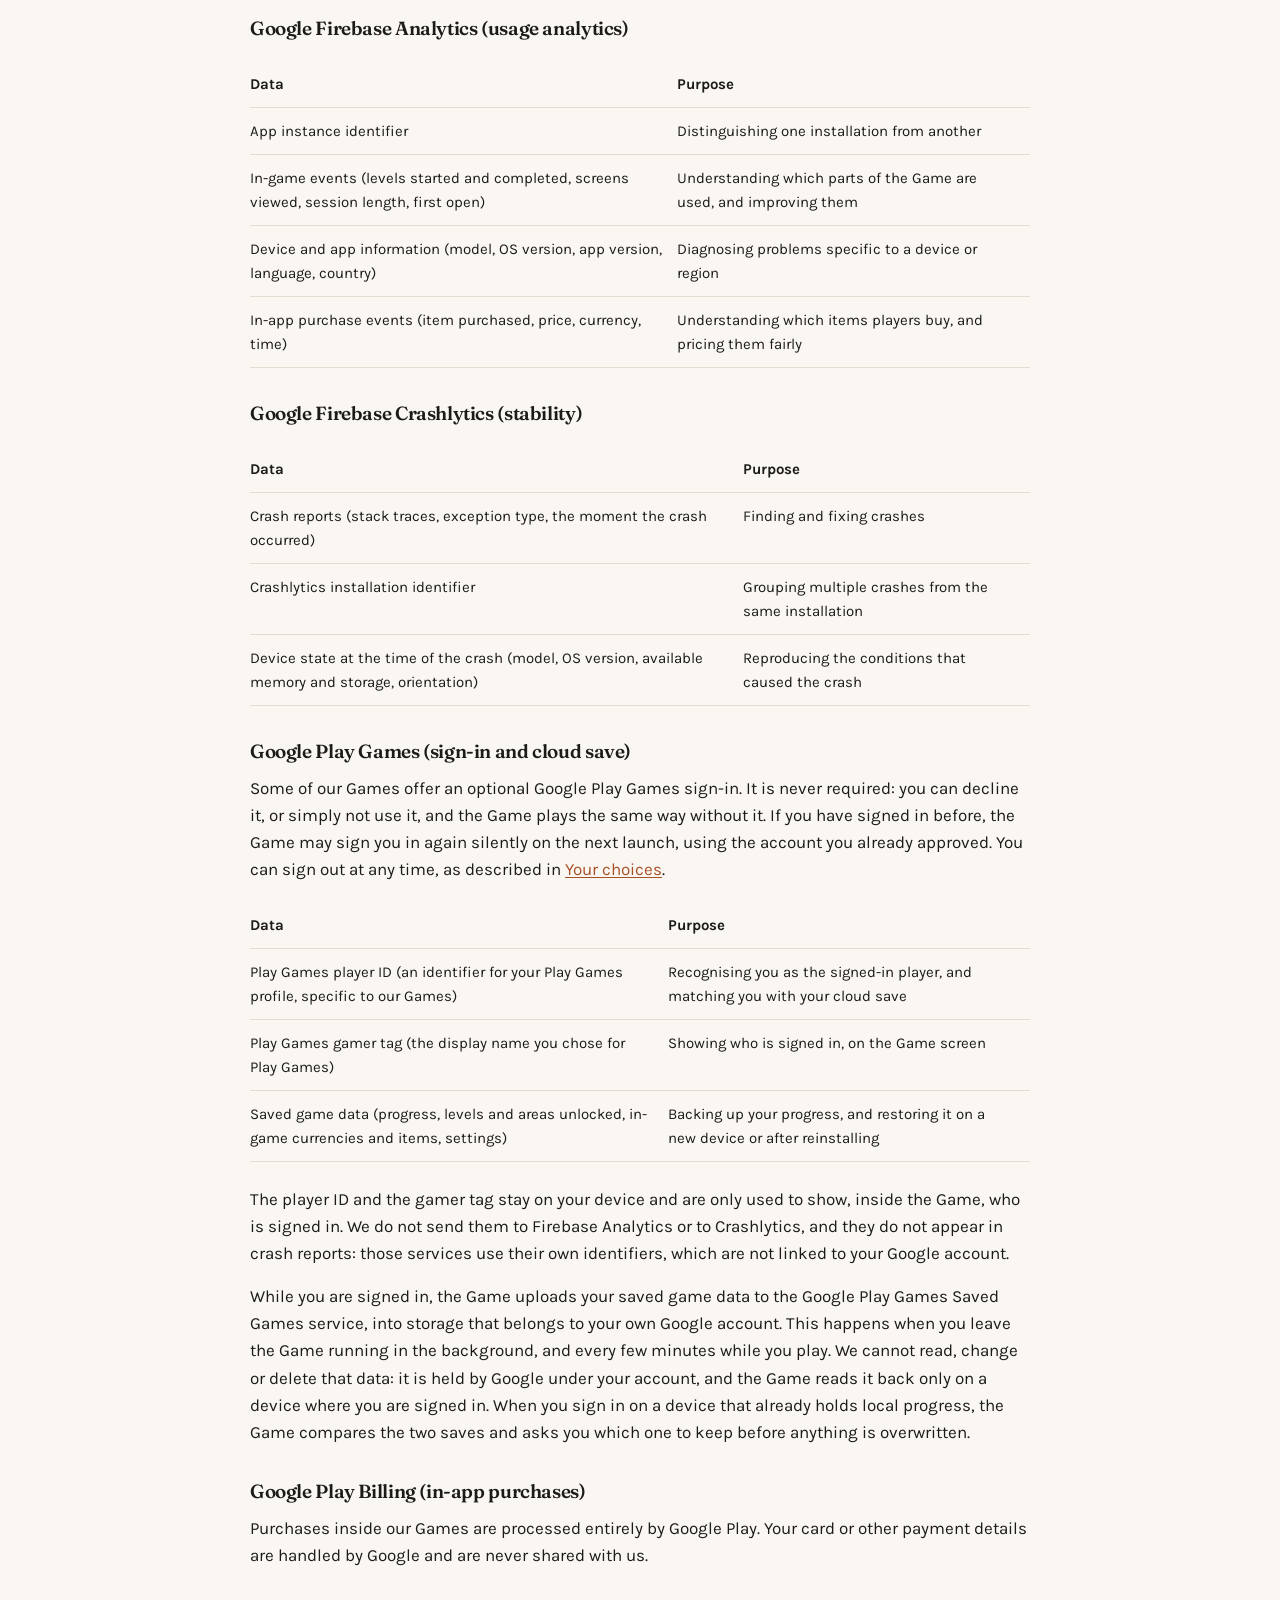
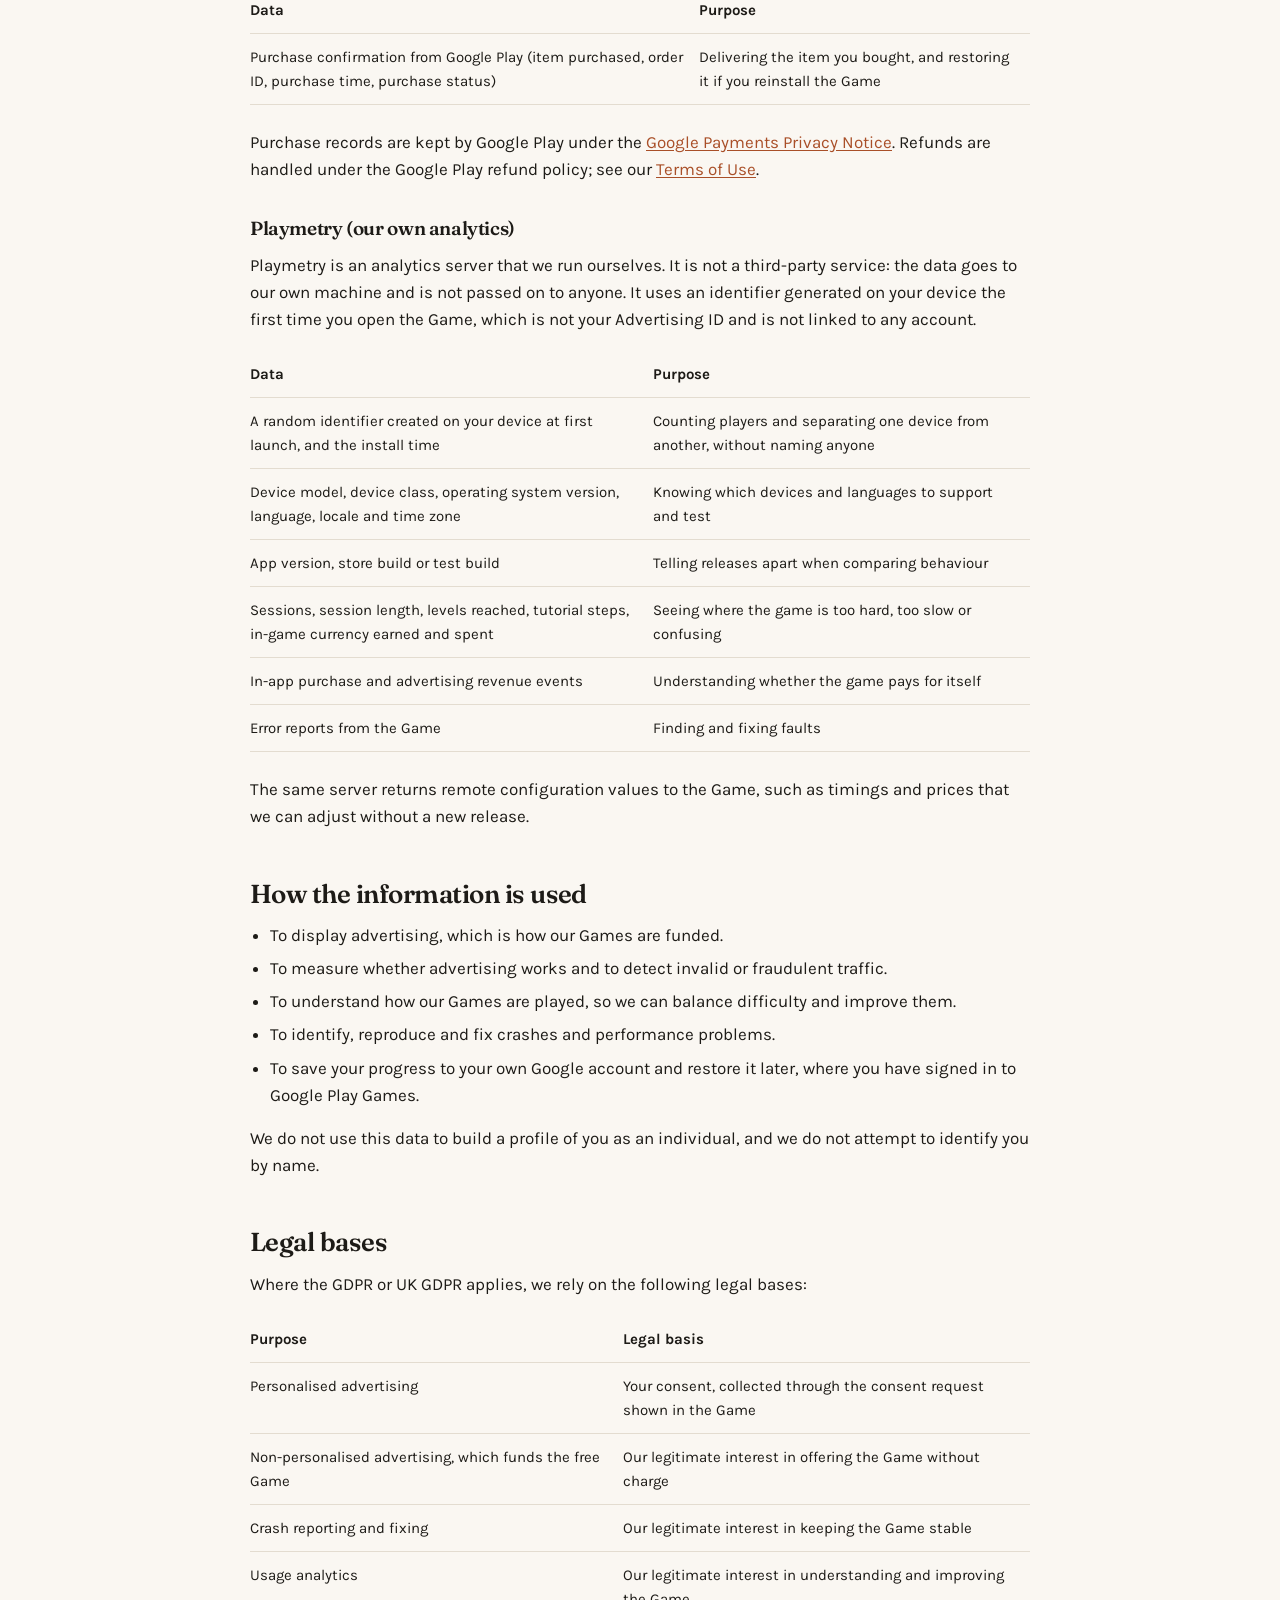
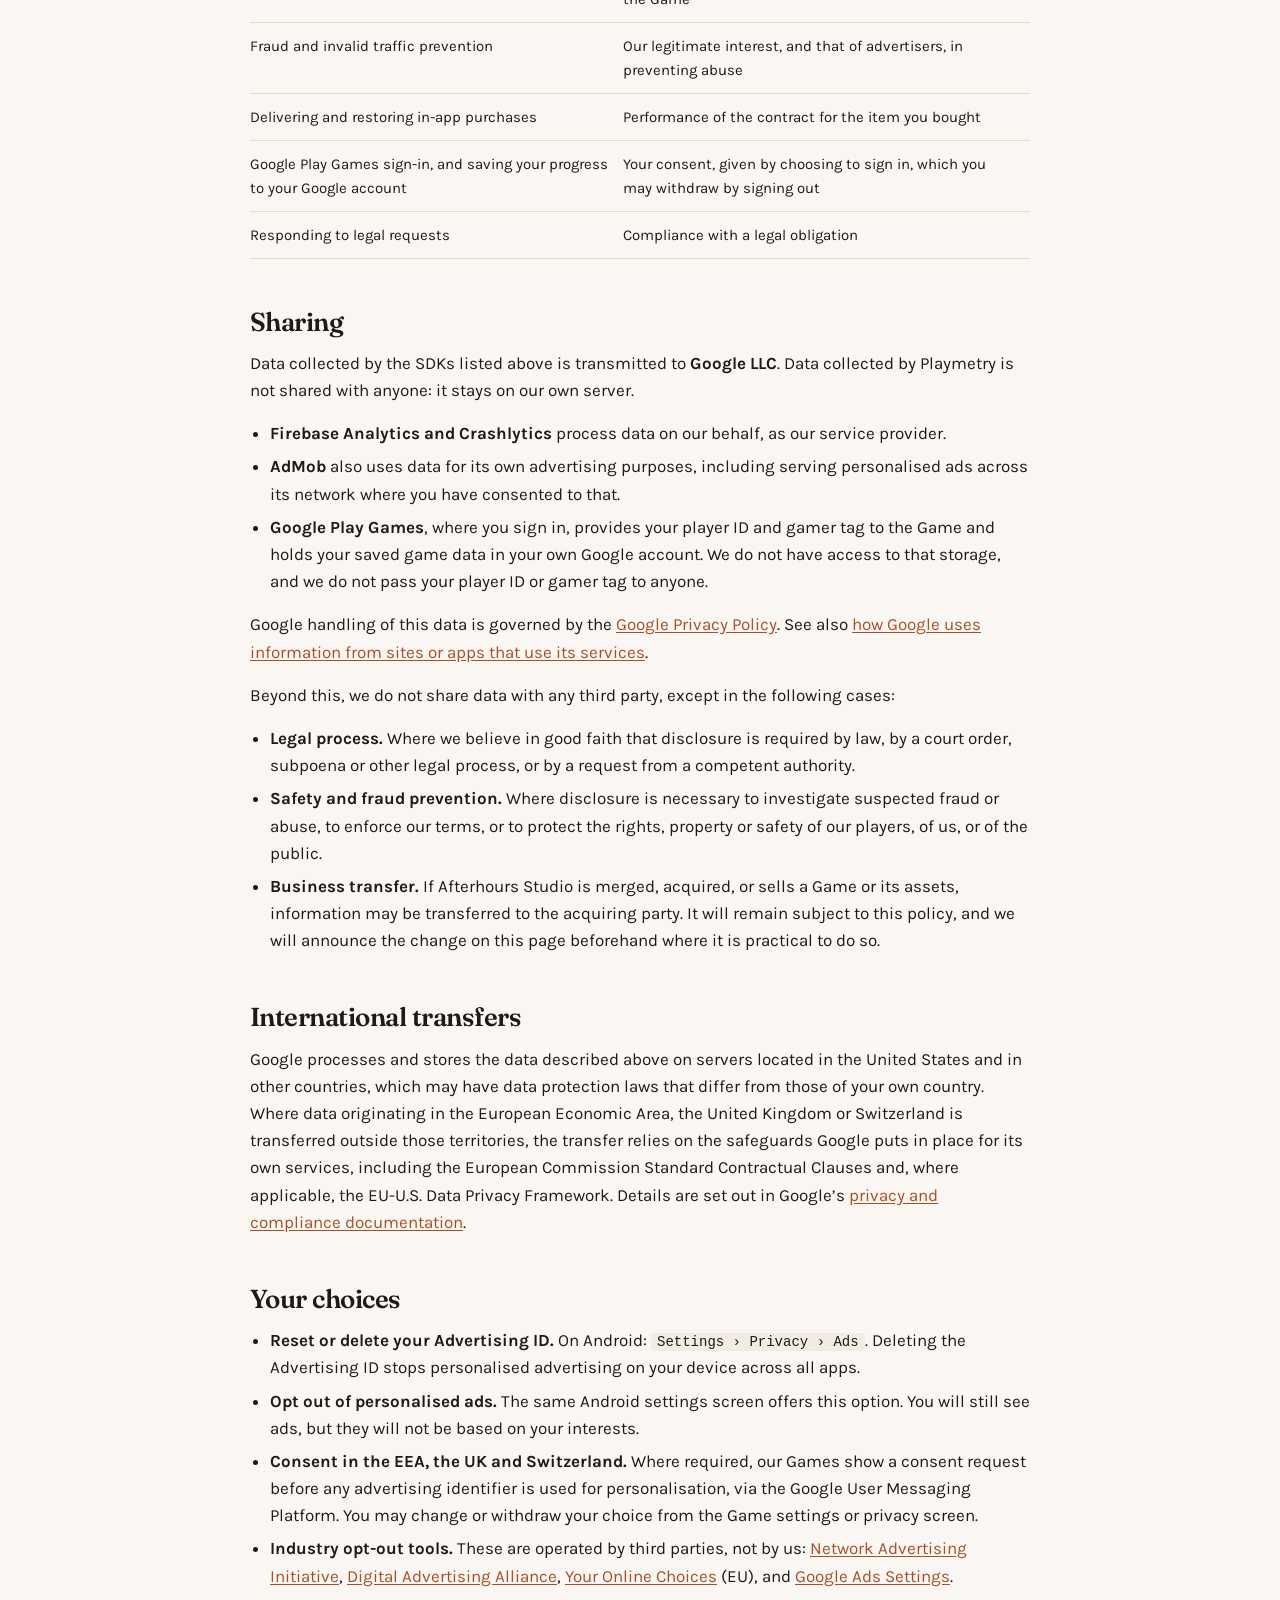
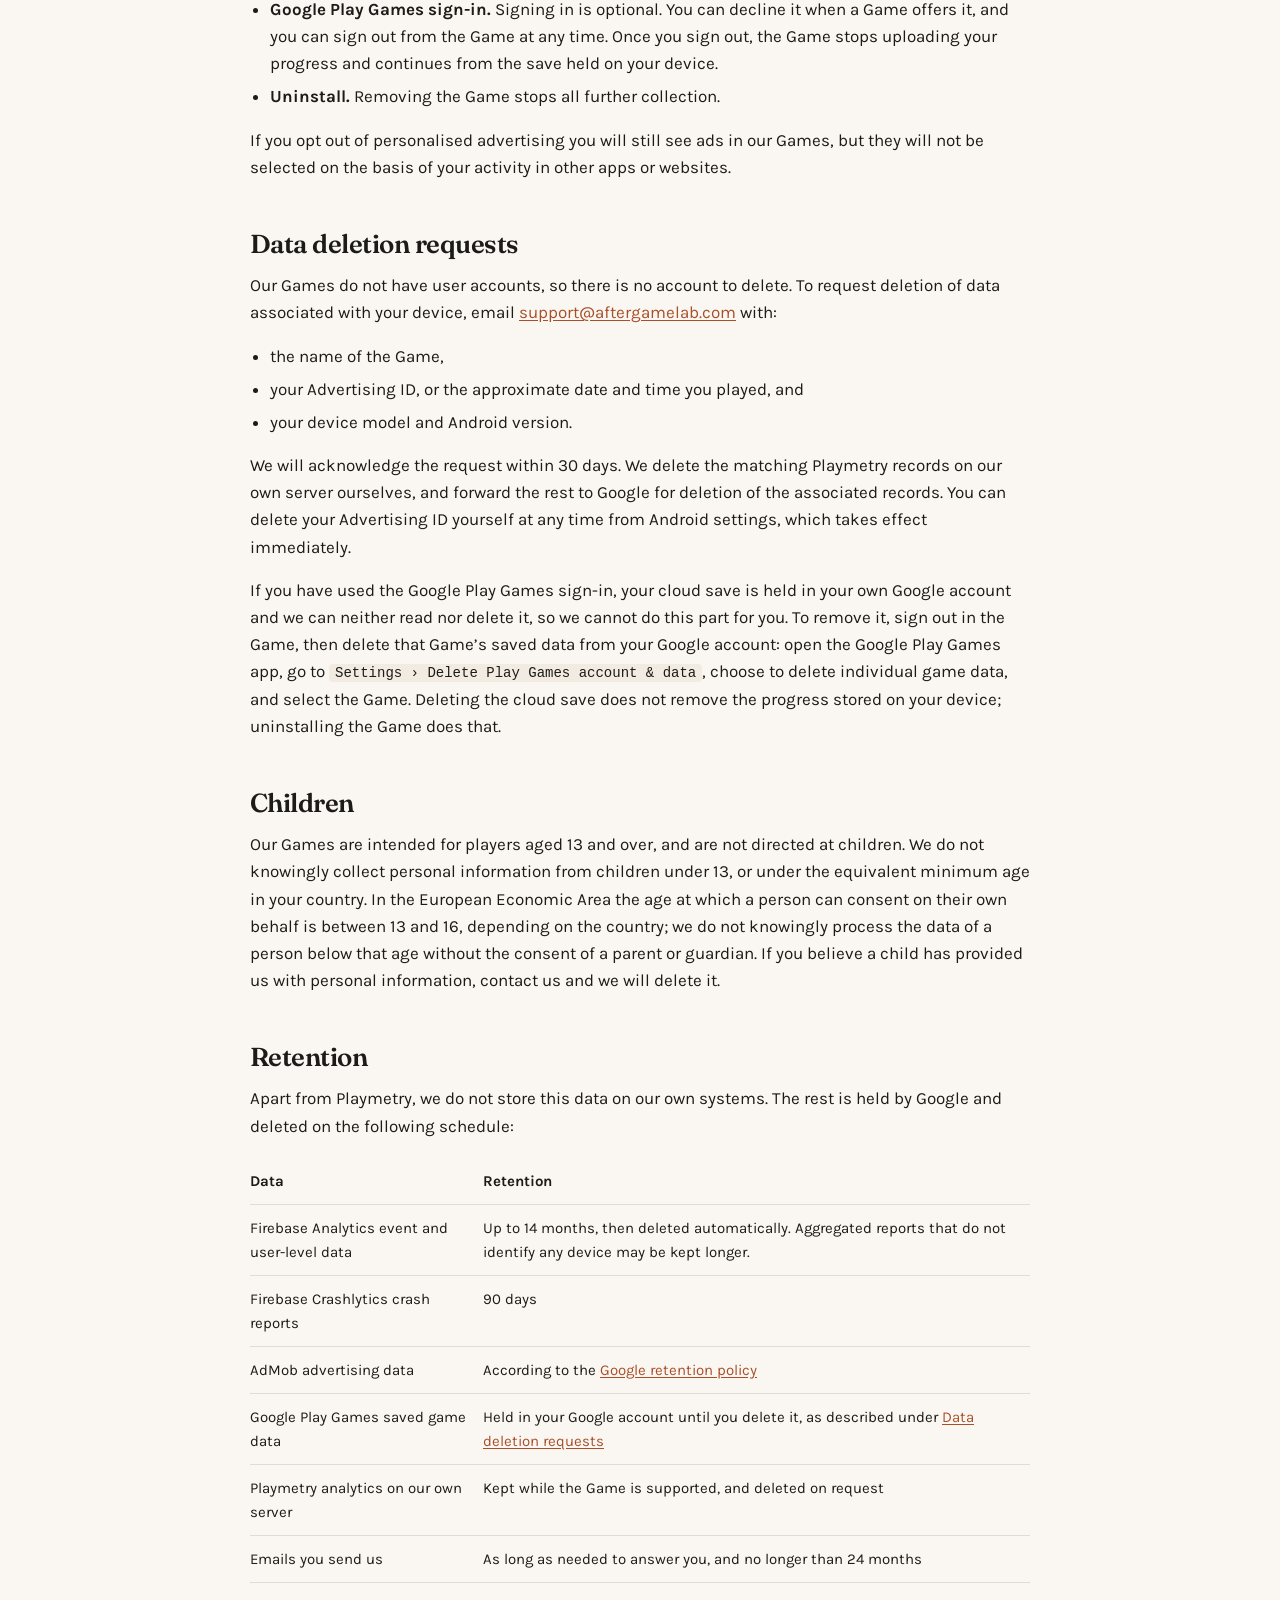
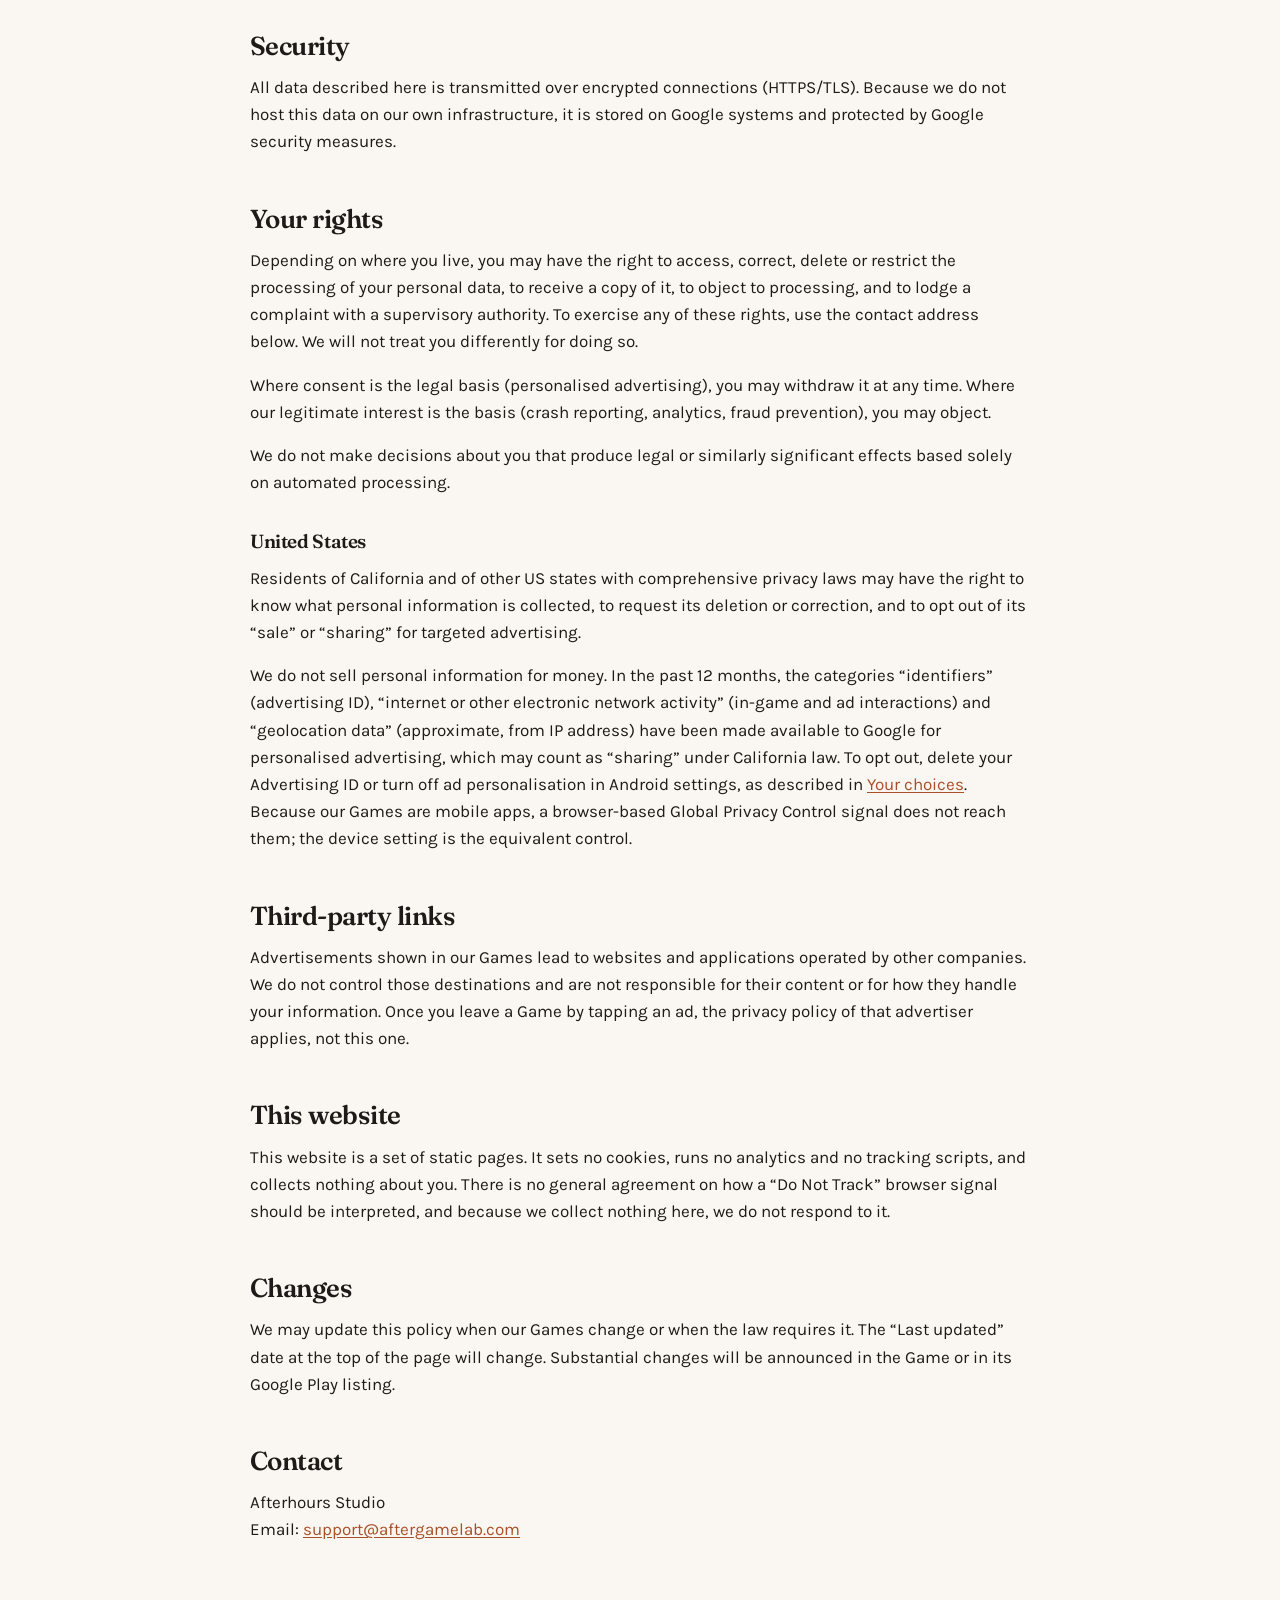
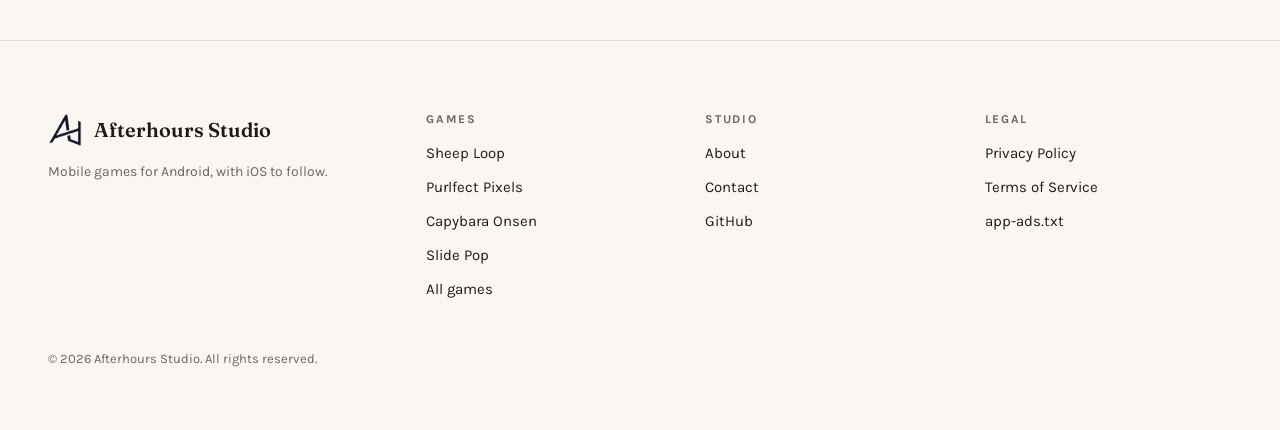
==== commit e19b9157: "feat(site): Sheep Loop live and featured, Capybara Onsen moves to More games Co-Authored-By: Claude " ====
--- a/privacy/index.html
+++ b/privacy/index.html
@@ -366,7 +366,7 @@
       <a class="brand" href="/"><img src="/assets/brand/icon-180.png" alt="" width="34" height="34">Afterhours Studio</a>
       <p class="small">Mobile games for Android, with iOS to follow.</p>
     </div>
-    <div><h4>Games</h4><ul><li><a href="/games/purlfect-pixels/">Purlfect Pixels</a></li><li><a href="/games/capybara-onsen/">Capybara Onsen</a></li><li><a href="/games/slide-pop/">Slide Pop</a></li><li><a href="/#games">All games</a></li></ul></div>
+    <div><h4>Games</h4><ul><li><a href="/games/sheep-loop/">Sheep Loop</a></li><li><a href="/games/purlfect-pixels/">Purlfect Pixels</a></li><li><a href="/games/capybara-onsen/">Capybara Onsen</a></li><li><a href="/games/slide-pop/">Slide Pop</a></li><li><a href="/#games">All games</a></li></ul></div>
     <div><h4>Studio</h4><ul><li><a href="/#studio">About</a></li><li><a href="mailto:support@aftergamelab.com">Contact</a></li><li><a href="https://github.com/Afterhours-Studio" rel="noopener">GitHub</a></li></ul></div>
     <div><h4>Legal</h4><ul><li><a href="/privacy/">Privacy Policy</a></li><li><a href="/terms/">Terms of Service</a></li><li><a href="/app-ads.txt">app-ads.txt</a></li></ul></div>
   </div>
